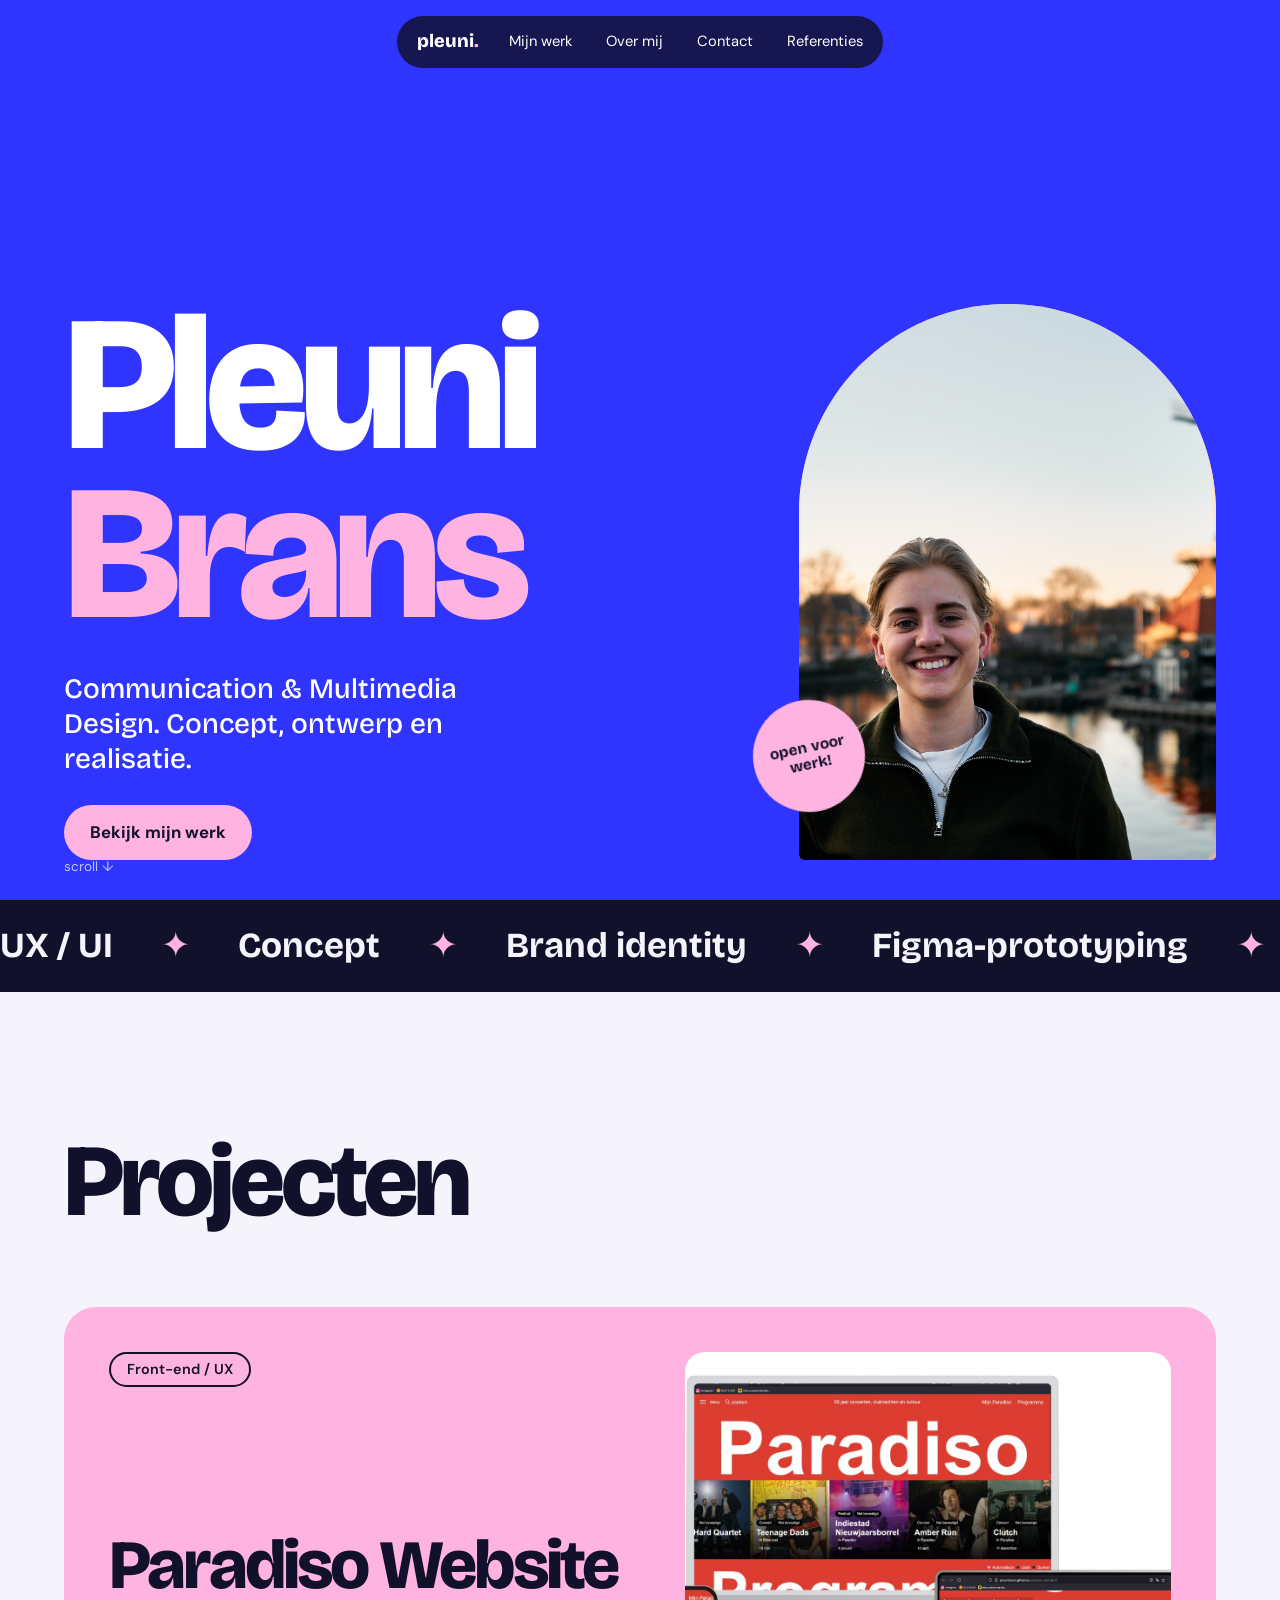
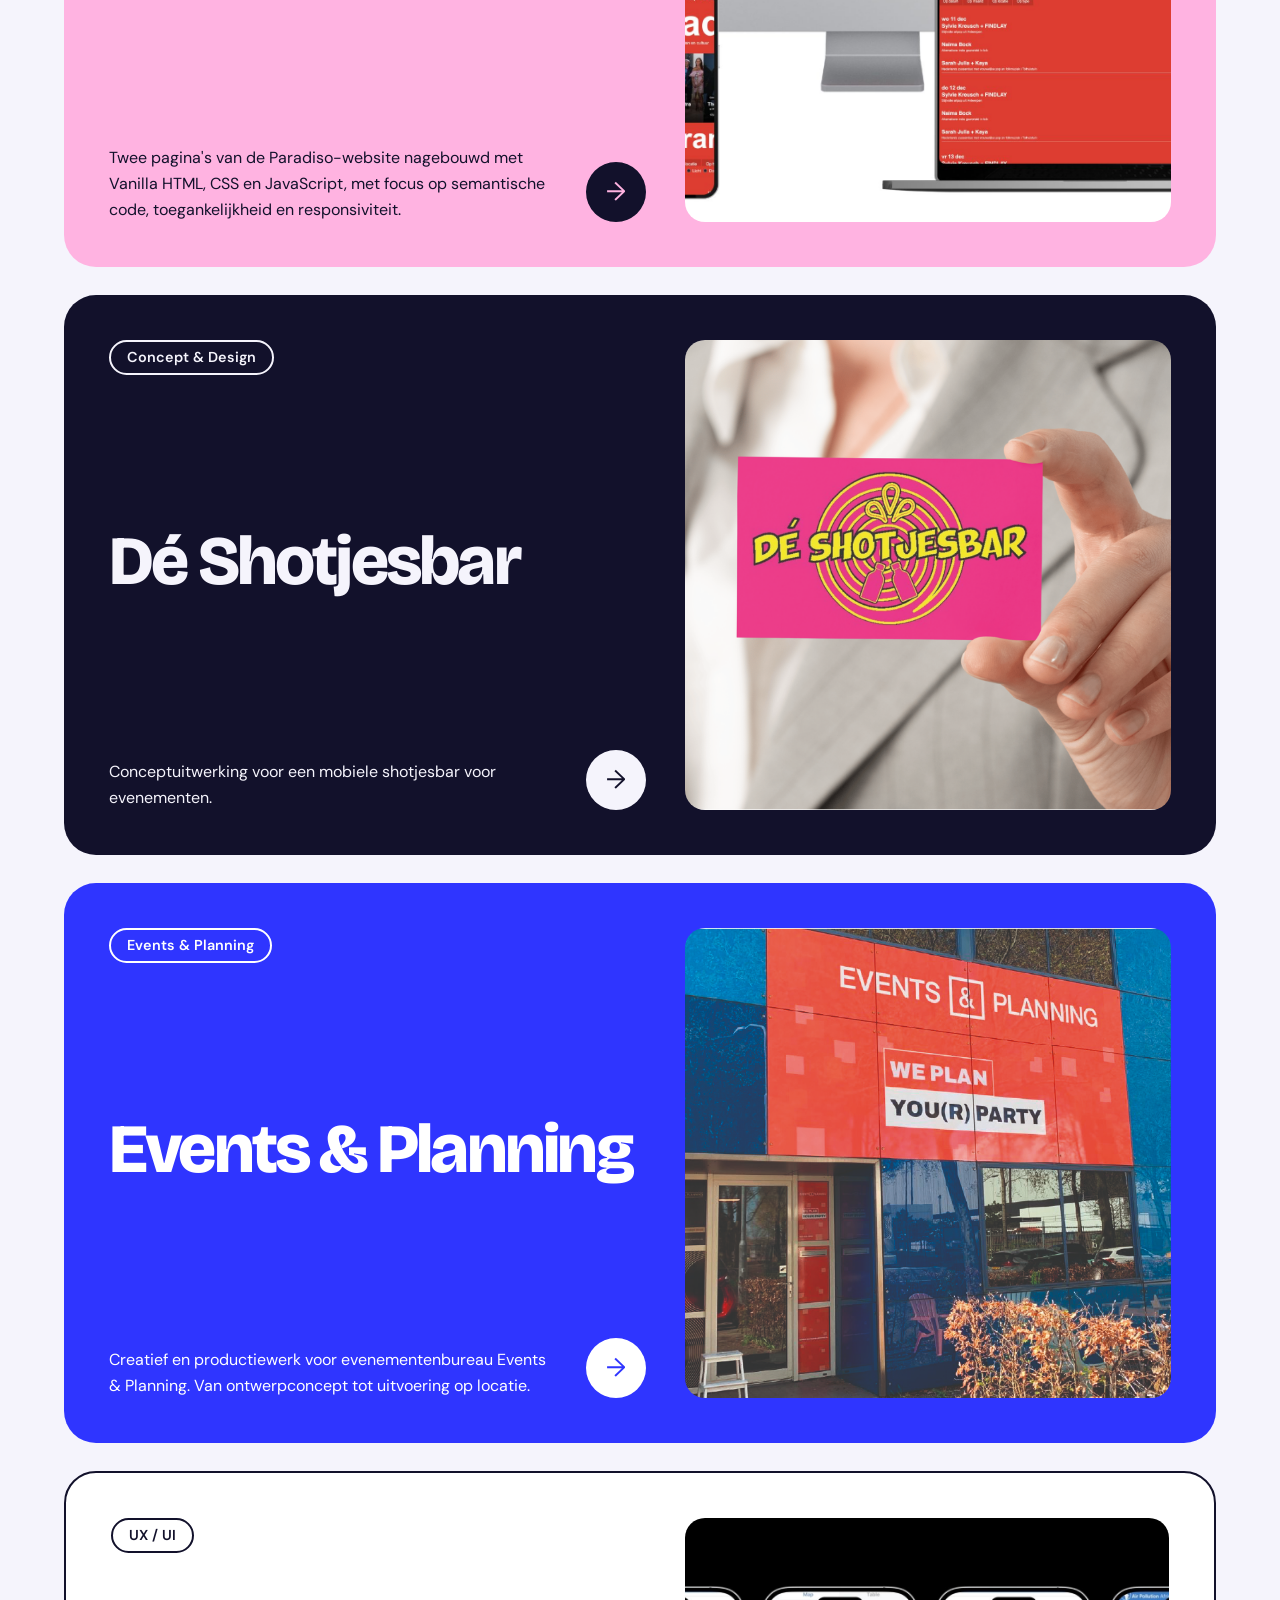
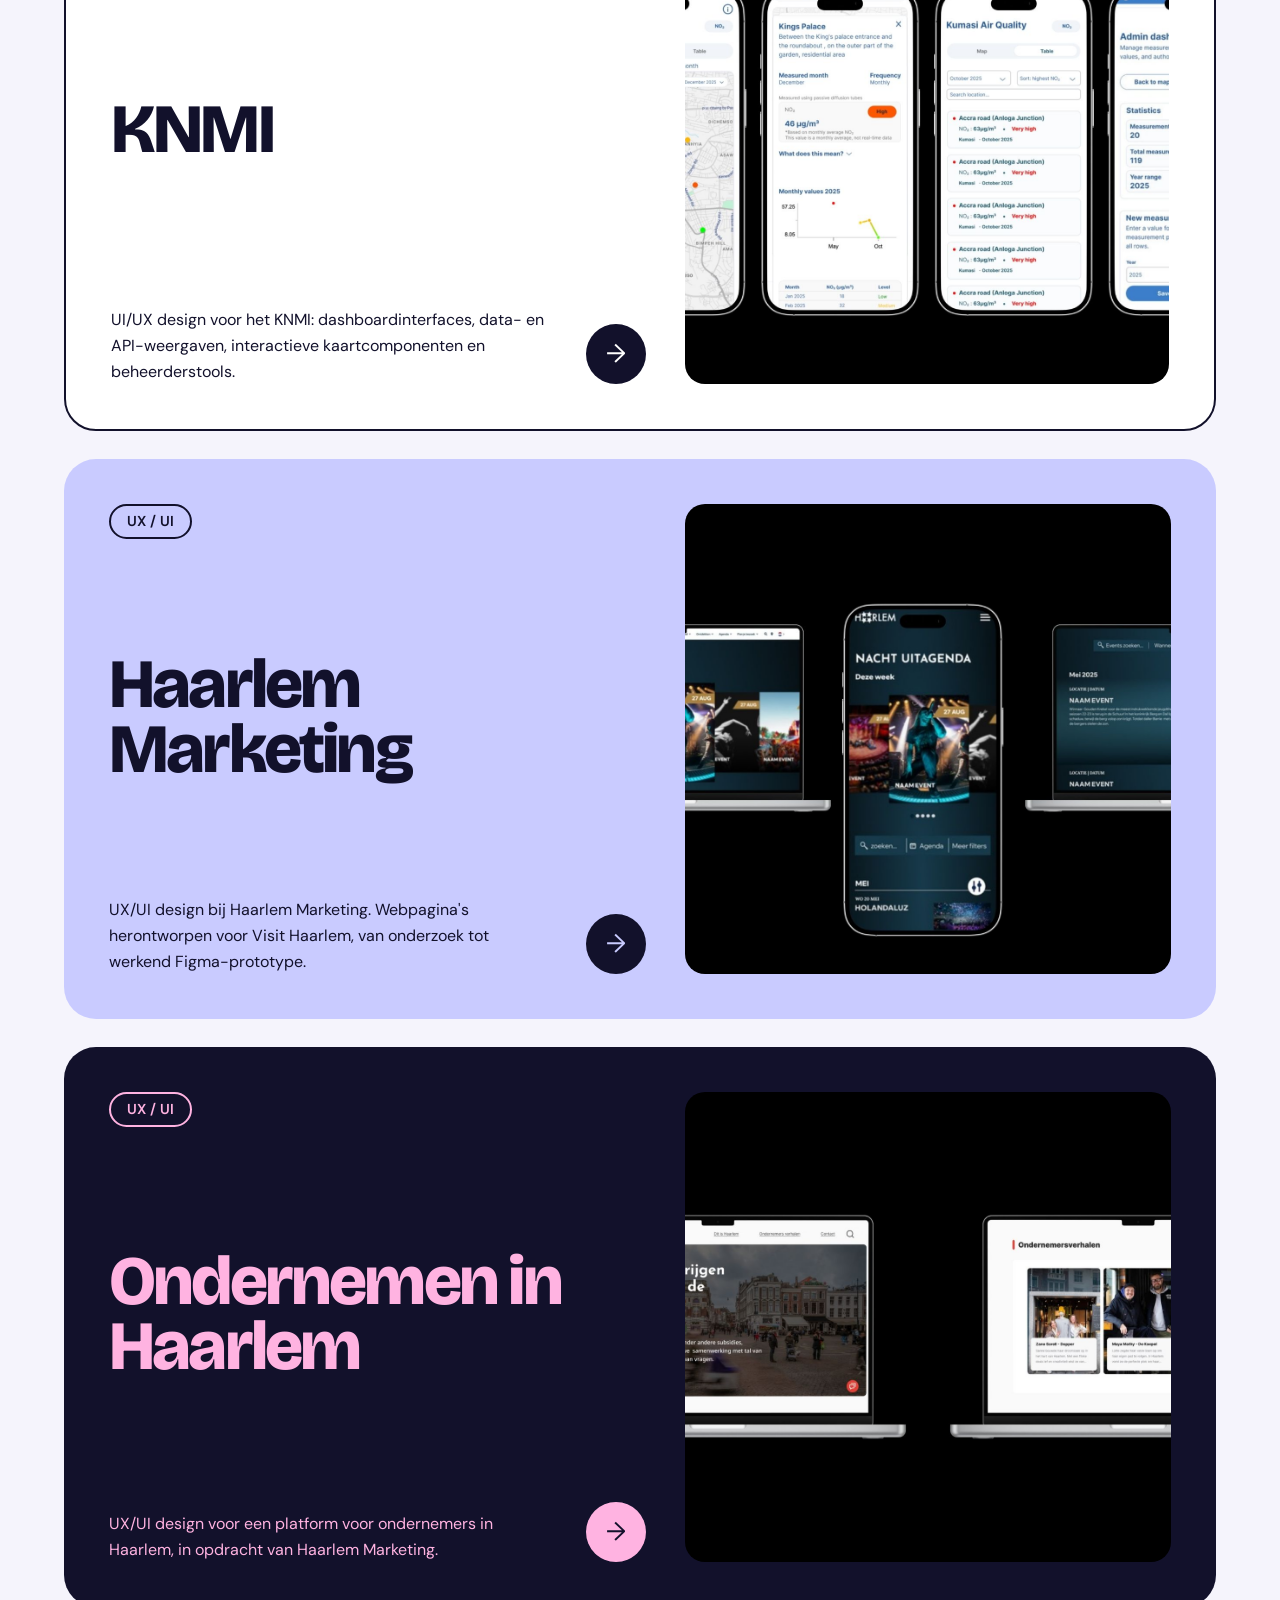
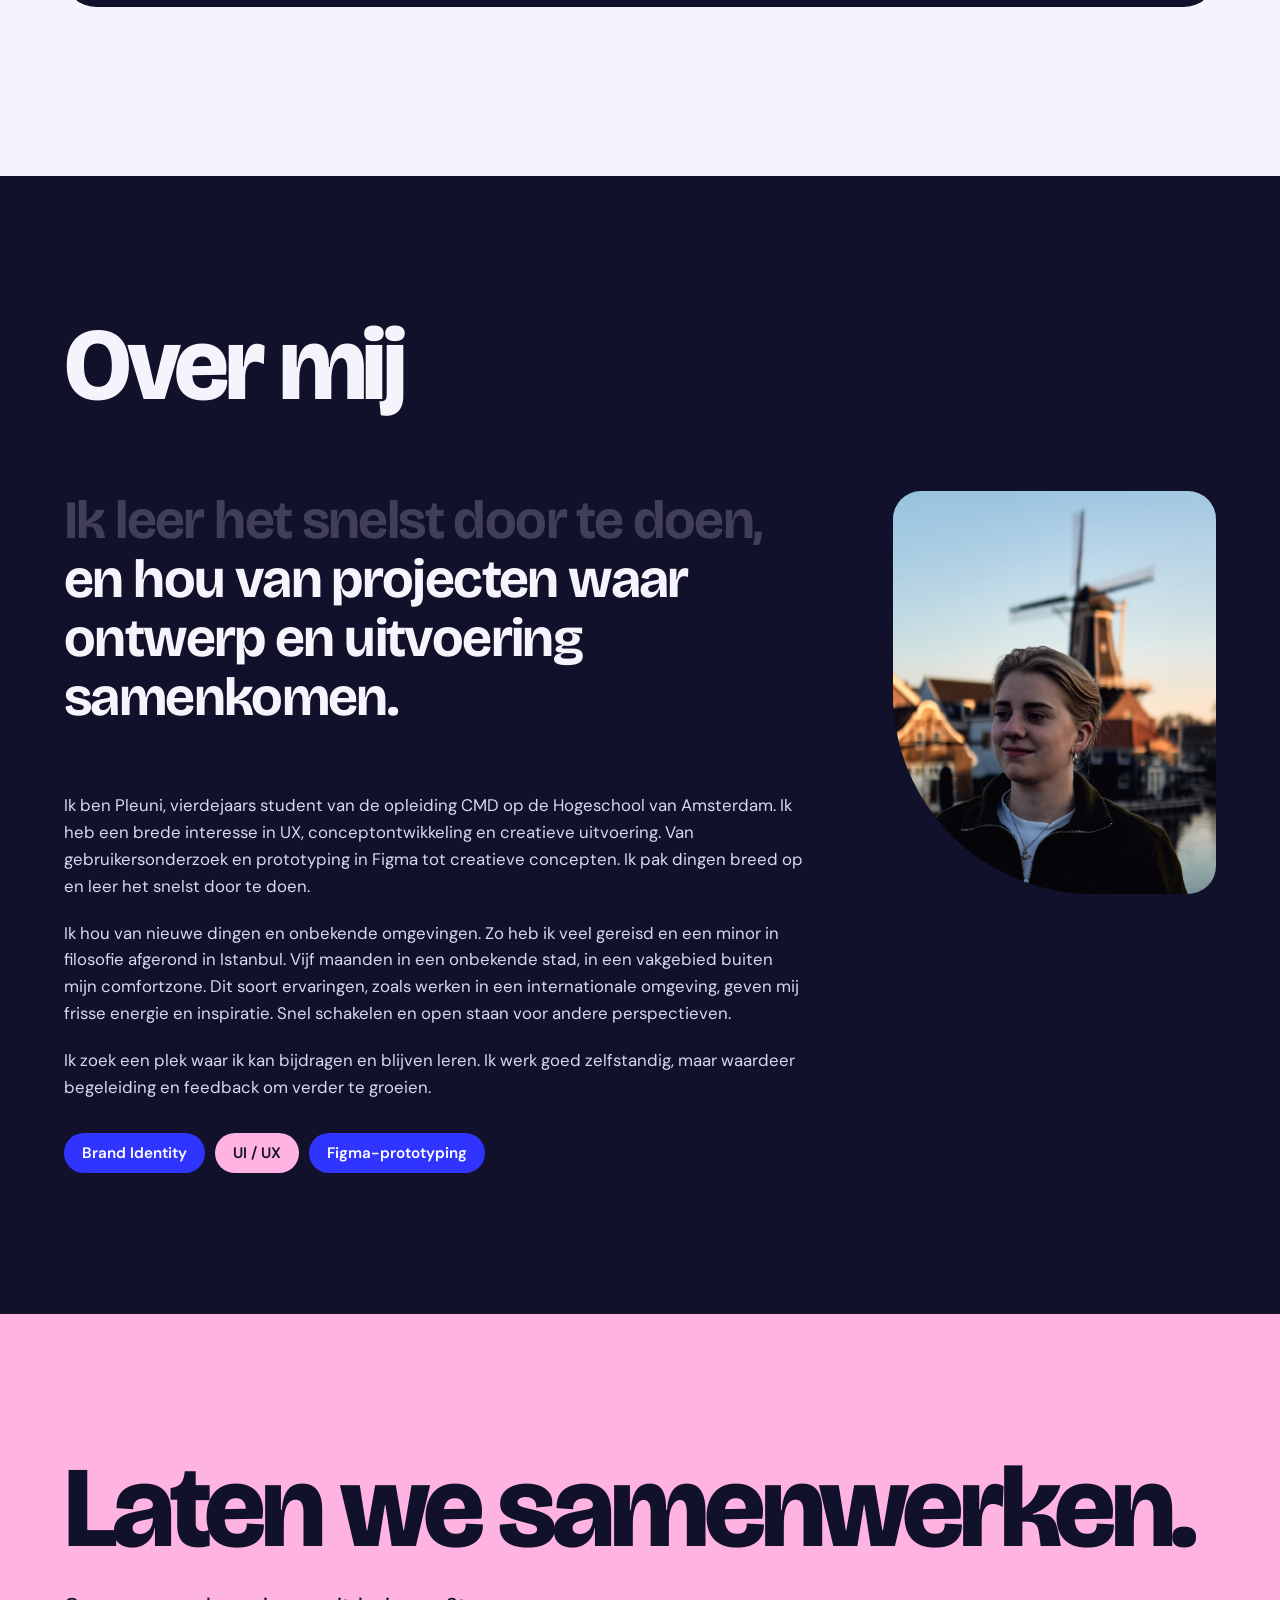
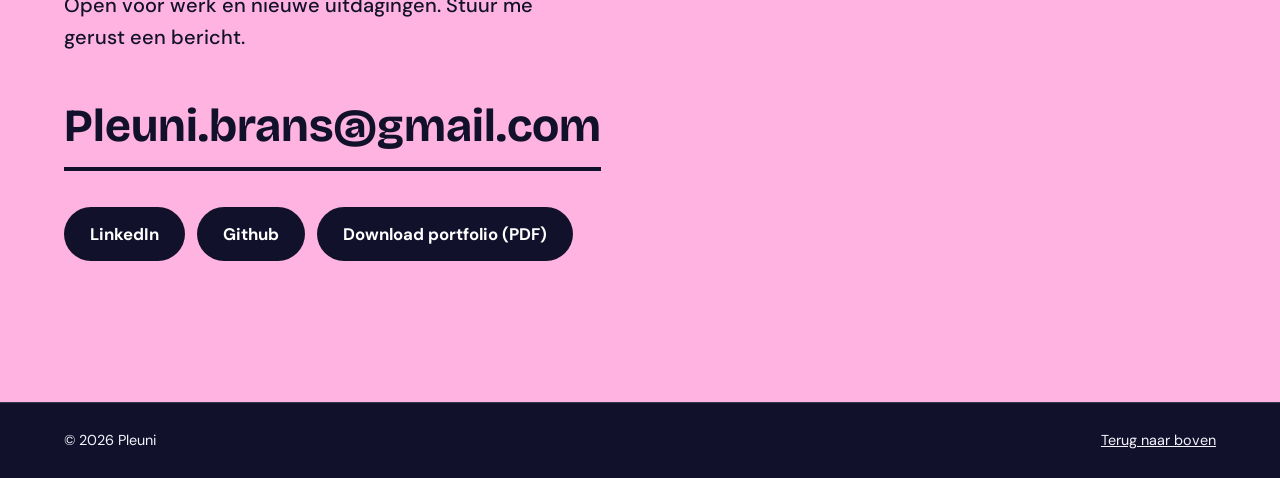
==== index.html @ c2f680b7 "Nieuw ontwerp met scrollanimaties en portfolio-PDF - Nieuwe stijl: kobaltblauw, roze en donkerblauw," ====
<!DOCTYPE html>
<html lang="nl">
<head>
<meta charset="utf-8">
<meta name="viewport" content="width=device-width, initial-scale=1.0">
<title>Portfolio — Pleuni Brans</title>
<meta name="description" content="Pleuni Brans, Communication & Multimedia Design. UX/UI, concept en creatieve uitvoering. Open voor werk en nieuwe uitdagingen.">
<link rel="preconnect" href="https://fonts.googleapis.com">
<link rel="preconnect" href="https://fonts.gstatic.com" crossorigin>
<link href="https://fonts.googleapis.com/css2?family=Bricolage+Grotesque:opsz,wght@12..96,500;12..96,700;12..96,800&family=DM+Sans:wght@400;500;700&display=swap" rel="stylesheet">
<link rel="stylesheet" href="style.css">
</head>
<body>
<div class="progress" aria-hidden="true"></div>

<nav class="nav" aria-label="Hoofdmenu">
  <a class="logo" href="index.html">pleuni<span>.</span></a>
  <a class="link" href="index.html#work">Mijn werk</a>
  <a class="link" href="index.html#about">Over mij</a>
  <a class="link" href="index.html#contact">Contact</a>
  <a class="link" href="referenties.html">Referenties</a>
</nav>

<header class="hero">
  <div>
    <h1 aria-label="Pleuni Brans">
      <span class="line"><span>Pleuni</span></span>
      <span class="line"><span>Brans</span></span>
    </h1>
    <p class="role">Communication &amp; Multimedia Design. Concept, ontwerp en realisatie.</p>
    <a class="btn" href="#work">Bekijk mijn werk</a>
  </div>
  <div class="photo-wrap">
    <div class="photo"><img src="assets/about/aboutme-foto1.JPG" alt="Portret van Pleuni Brans"></div>
    <div class="sticker" aria-hidden="true">open voor<br>werk!</div>
  </div>
  <span class="hint" aria-hidden="true">scroll ↓</span>
</header>

<div class="marquee" aria-hidden="true">
  <div class="track">
    <span>UX / UI</span><i>✦</i><span>Concept</span><i>✦</i><span>Brand identity</span><i>✦</i><span>Figma-prototyping</span><i>✦</i><span>Events</span><i>✦</i><span>Front-end</span><i>✦</i>
    <span>UX / UI</span><i>✦</i><span>Concept</span><i>✦</i><span>Brand identity</span><i>✦</i><span>Figma-prototyping</span><i>✦</i><span>Events</span><i>✦</i><span>Front-end</span><i>✦</i>
  </div>
</div>

<main>
<section id="work" class="work">
  <h2 class="section-title">Projecten</h2>
  <div class="stack">
    <a class="card c1" href="paradiso.html">
      <div class="txt">
        <span class="tag">Front-end / UX</span>
        <h3>Paradiso Website</h3>
        <div class="bottom">
          <p>Twee pagina's van de Paradiso-website nagebouwd met Vanilla HTML, CSS en JavaScript, met focus op semantische code, toegankelijkheid en responsiviteit.</p>
          <span class="go" aria-hidden="true"><b>→</b></span>
        </div>
      </div>
      <div class="shot"><img src="assets/paradiso/1.jpg" alt="Paradiso website op desktop, laptop en telefoon" loading="lazy"></div>
    </a>
    <a class="card c2" href="shotjesbar.html">
      <div class="txt">
        <span class="tag">Concept &amp; Design</span>
        <h3>Dé Shotjesbar</h3>
        <div class="bottom">
          <p>Conceptuitwerking voor een mobiele shotjesbar voor evenementen.</p>
          <span class="go" aria-hidden="true"><b>→</b></span>
        </div>
      </div>
      <div class="shot"><img src="assets/shotjesbar/mock.png" alt="Visitekaartje van Dé Shotjesbar" loading="lazy"></div>
    </a>
    <a class="card c3" href="events.html">
      <div class="txt">
        <span class="tag">Events &amp; Planning</span>
        <h3>Events &amp; Planning</h3>
        <div class="bottom">
          <p>Creatief en productiewerk voor evenementenbureau Events &amp; Planning. Van ontwerpconcept tot uitvoering op locatie.</p>
          <span class="go" aria-hidden="true"><b>→</b></span>
        </div>
      </div>
      <div class="shot"><img src="assets/events/Asset2.jpg" alt="Gevel van Events &amp; Planning met nieuwe bestickering" loading="lazy"></div>
    </a>
    <a class="card c4" href="knmi.html">
      <div class="txt">
        <span class="tag">UX / UI</span>
        <h3>KNMI</h3>
        <div class="bottom">
          <p>UI/UX design voor het KNMI: dashboardinterfaces, data- en API-weergaven, interactieve kaartcomponenten en beheerderstools.</p>
          <span class="go" aria-hidden="true"><b>→</b></span>
        </div>
      </div>
      <div class="shot"><img src="assets/knmi/mockups.jpg" alt="Mobiele schermen van het KNMI-ontwerp" loading="lazy"></div>
    </a>
    <a class="card c5" href="haarlem.html">
      <div class="txt">
        <span class="tag">UX / UI</span>
        <h3>Haarlem Marketing</h3>
        <div class="bottom">
          <p>UX/UI design bij Haarlem Marketing. Webpagina's herontworpen voor Visit Haarlem, van onderzoek tot werkend Figma-prototype.</p>
          <span class="go" aria-hidden="true"><b>→</b></span>
        </div>
      </div>
      <div class="shot"><img src="assets/haarlem/nacht-uitagenda.jpg" alt="Nachtuitagenda van Visit Haarlem op laptop en telefoon" loading="lazy"></div>
    </a>
    <a class="card c6" href="ondernemen.html">
      <div class="txt">
        <span class="tag">UX / UI</span>
        <h3>Ondernemen in Haarlem</h3>
        <div class="bottom">
          <p>UX/UI design voor een platform voor ondernemers in Haarlem, in opdracht van Haarlem Marketing.</p>
          <span class="go" aria-hidden="true"><b>→</b></span>
        </div>
      </div>
      <div class="shot"><img src="assets/ondernemen/banner.jpg" alt="Platform Ondernemen in Haarlem op laptops" loading="lazy"></div>
    </a>
  </div>
</section>

<section id="about" class="about">
  <h2 class="section-title">Over mij</h2>
  <div class="grid">
    <div>
      <p class="statement">Ik leer het snelst door te doen, en hou van projecten waar ontwerp en uitvoering samenkomen.</p>
      <p>Ik ben Pleuni, vierdejaars student van de opleiding CMD op de Hogeschool van Amsterdam. Ik heb een brede interesse in UX, conceptontwikkeling en creatieve uitvoering. Van gebruikersonderzoek en prototyping in Figma tot creatieve concepten. Ik pak dingen breed op en leer het snelst door te doen.</p>
      <p>Ik hou van nieuwe dingen en onbekende omgevingen. Zo heb ik veel gereisd en een minor in filosofie afgerond in Istanbul. Vijf maanden in een onbekende stad, in een vakgebied buiten mijn comfortzone. Dit soort ervaringen, zoals werken in een internationale omgeving, geven mij frisse energie en inspiratie. Snel schakelen en open staan voor andere perspectieven.</p>
      <p>Ik zoek een plek waar ik kan bijdragen en blijven leren. Ik werk goed zelfstandig, maar waardeer begeleiding en feedback om verder te groeien.</p>
      <div class="chips"><span>Brand Identity</span><span>UI / UX</span><span>Figma-prototyping</span></div>
    </div>
    <div class="pic"><img src="assets/about/aboutme-foto2%201.jpg" alt="Pleuni Brans bij een molen in Haarlem" loading="lazy"></div>
  </div>
</section>

<section id="contact" class="contact">
  <h2 class="big">Laten we samenwerken.</h2>
  <p class="sub">Open voor werk en nieuwe uitdagingen. Stuur me gerust een bericht.</p>
  <a class="mail" href="mailto:pleuni.brans@gmail.com">Pleuni.brans@gmail.com</a>
  <div class="socials">
    <a class="btn dark" href="https://www.linkedin.com/in/pleuni-brans-8067a91b9/" target="_blank" rel="noopener">LinkedIn</a>
    <a class="btn dark" href="https://github.com/PleuniBrans" target="_blank" rel="noopener">Github</a>
    <a class="btn dark" href="Pleuni-Brans-Portfolio.pdf" download>Download portfolio (PDF)</a>
  </div>
</section>
</main>

<footer><span>© 2026 Pleuni</span><a href="#" onclick="window.scrollTo({top:0});return false;">Terug naar boven</a></footer>
<script src="script.js"></script>
</body>
</html>
---- style.css ----
/* Pleuni Brans — portfolio */
:root{
  --paper:#F5F4FC;
  --ink:#12112B;
  --blue:#2F35FF;
  --pink:#FFB3E1;
  --lav:#C9CBFF;
  --white:#fff;

  /* tokens die ook door project.css en de projectpagina's gebruikt worden */
  --bg:var(--ink);
  --text:var(--paper);
  --muted:#B4B3D3;
  --border:rgba(255,255,255,.16);
  --accent:var(--pink);

  --display:"Bricolage Grotesque","DM Sans",system-ui,sans-serif;
  --font-serif:var(--display);
  --body:"DM Sans",system-ui,sans-serif;
  --pad:clamp(20px,5vw,72px);
}
*,*::before,*::after{box-sizing:border-box;margin:0;padding:0}
html{scroll-behavior:smooth;overflow-x:hidden}
body{font-family:var(--body);background:var(--bg);color:var(--text);font-size:1.05rem;line-height:1.6;-webkit-font-smoothing:antialiased;overflow-x:hidden}
img{max-width:100%;display:block}
a{color:inherit}
:focus-visible{outline:3px solid var(--pink);outline-offset:3px;border-radius:6px}

/* gedeeld */
.label{display:inline-block;font-size:.9rem;font-weight:700;color:var(--ink);background:var(--pink);padding:3px 14px;border-radius:999px;margin-bottom:1rem}
.btn{display:inline-block;background:var(--pink);color:var(--ink);font-weight:700;text-decoration:none;padding:14px 26px;border-radius:999px;transition:transform .25s,background .25s}
.btn:hover{transform:translateY(-3px) rotate(-1.5deg);background:var(--white)}
.btn.dark{background:var(--ink);color:var(--white)}
.btn.dark:hover{background:var(--blue)}

/* voortgangsbalk */
.progress{position:fixed;top:0;left:0;height:4px;width:100%;background:var(--pink);transform-origin:0 50%;transform:scaleX(0);z-index:100}

/* nav */
.nav{position:fixed;top:16px;left:50%;transform:translateX(-50%);z-index:90;display:flex;align-items:center;gap:6px;padding:6px 6px 6px 20px;border-radius:999px;background:rgba(18,17,43,.82);backdrop-filter:blur(12px);color:var(--white);max-width:calc(100% - 24px)}
.nav .logo{font-family:var(--display);font-weight:800;font-size:1.15rem;text-decoration:none;margin-right:10px}
.nav .logo span{color:var(--pink)}
.nav a.link{text-decoration:none;white-space:nowrap;font-size:.92rem;padding:8px 14px;border-radius:999px;transition:background .25s}
.nav a.link:hover,.nav a.link[aria-current="page"]{background:rgba(255,255,255,.16)}
@media(max-width:640px){.nav .logo{display:none}.nav{padding-left:6px}.nav a.link{padding:8px 9px;font-size:.8rem}}

/* hero */
.hero{position:relative;min-height:100svh;background:var(--blue);color:var(--white);padding:120px var(--pad) 40px;display:grid;grid-template-columns:1.25fr .75fr;gap:40px;align-items:end;overflow:hidden}
.hero h1{font-family:var(--display);font-weight:800;font-size:clamp(4.2rem,15vw,14rem);line-height:.82;letter-spacing:-.045em}
.hero h1 .line{display:block;overflow:hidden;padding-bottom:.06em}
.hero h1 .line span{display:inline-block;transform:translateY(105%);animation:rise 1s cubic-bezier(.2,.8,.2,1) forwards}
.hero h1 .line:nth-child(2) span{animation-delay:.12s;color:var(--pink)}
@keyframes rise{to{transform:none}}
.hero .role{font-family:var(--display);font-size:clamp(1.2rem,2.2vw,1.8rem);font-weight:500;margin-top:28px;max-width:26ch;line-height:1.25;opacity:0;animation:fade .8s .7s forwards}
.hero .btn{margin-top:28px;opacity:0;animation:fade .8s .9s forwards}
@keyframes fade{to{opacity:1}}
.photo-wrap{position:relative;justify-self:end;width:min(100%,420px)}
.photo{border-radius:999px 999px 24px 24px;overflow:hidden;aspect-ratio:3/4;background:var(--pink);will-change:transform;opacity:0;animation:fade 1s .4s forwards}
.photo img{width:100%;height:100%;object-fit:cover;object-position:42% 50%}
.sticker{position:absolute;left:-46px;bottom:48px;width:112px;height:112px;border-radius:50%;background:var(--pink);color:var(--ink);display:grid;place-items:center;text-align:center;font-family:var(--display);font-weight:700;font-size:.95rem;line-height:1.1;transform:rotate(-12deg);will-change:transform}
.hint{position:absolute;left:var(--pad);bottom:22px;font-size:.85rem;opacity:.7}
@media(max-width:860px){.hero{grid-template-columns:1fr;align-items:start;padding-top:100px}.photo-wrap{justify-self:start;width:min(70%,320px)}.sticker{left:auto;right:-20px}.hint{display:none}}

/* marquee */
.marquee{background:var(--ink);color:var(--paper);overflow:hidden;white-space:nowrap;padding:18px 0}
.marquee .track{display:inline-flex;gap:48px;animation:slide 28s linear infinite;font-family:var(--display);font-weight:700;font-size:clamp(1.3rem,3vw,2.2rem);padding-right:48px}
.marquee i{color:var(--pink);font-style:normal}
@keyframes slide{to{transform:translateX(-50%)}}

/* secties */
section{padding:clamp(70px,11vw,150px) var(--pad)}
.section-title{font-family:var(--display);font-weight:800;font-size:clamp(2.6rem,8vw,7rem);letter-spacing:-.04em;line-height:.95;margin-bottom:clamp(36px,6vw,80px)}

/* projecten: kaarten stapelen bij het scrollen */
.work{background:var(--paper);color:var(--ink)}
.stack{display:grid;gap:0}
.card{position:sticky;top:90px;min-height:min(70vh,560px);margin-bottom:28px;border-radius:32px;padding:clamp(22px,3.5vw,48px);display:grid;grid-template-columns:1.05fr .95fr;gap:clamp(20px,3vw,48px);text-decoration:none;transform-origin:50% 0;will-change:transform;overflow:hidden}
.card .txt{display:flex;flex-direction:column;justify-content:space-between;gap:24px}
.card .tag{align-self:flex-start;border:2px solid currentColor;border-radius:999px;padding:4px 16px;font-size:.9rem;font-weight:600}
.card h3{font-family:var(--display);font-weight:800;font-size:clamp(2.2rem,5.4vw,4.8rem);line-height:.94;letter-spacing:-.04em}
.card .bottom{display:flex;justify-content:space-between;align-items:flex-end;gap:20px}
.card p{max-width:40ch;font-size:1rem}
.card .go{width:60px;height:60px;border-radius:50%;display:grid;place-items:center;font-size:1.6rem;background:currentColor;flex:none;transition:transform .35s cubic-bezier(.2,.8,.2,1)}
.card .go b{color:var(--bg-card,#fff);font-weight:400;line-height:1}
.card:hover .go{transform:rotate(-45deg) scale(1.1)}
.card .shot{border-radius:20px;overflow:hidden;background:#000;align-self:stretch;min-height:240px}
.card .shot img{width:100%;height:100%;object-fit:cover;transition:transform .6s cubic-bezier(.2,.8,.2,1)}
.card:hover .shot img{transform:scale(1.04)}
.c1{background:var(--pink);color:var(--ink);--bg-card:var(--pink)}
.c2{background:var(--ink);color:var(--paper);--bg-card:var(--ink)}
.c3{background:var(--blue);color:var(--white);--bg-card:var(--blue)}
.c4{background:var(--white);color:var(--ink);--bg-card:var(--white);border:2px solid var(--ink)}
.c5{background:var(--lav);color:var(--ink);--bg-card:var(--lav)}
.c6{background:var(--ink);color:var(--pink);--bg-card:var(--ink)}
@media(max-width:800px){.card{grid-template-columns:1fr;top:76px;min-height:0;border-radius:24px}.card .shot{min-height:0;aspect-ratio:16/10;order:-1}}

/* over mij */
.about{background:var(--ink);color:var(--paper)}
.about .grid{display:grid;grid-template-columns:1.4fr .6fr;gap:clamp(30px,6vw,90px);align-items:start}
.statement{font-family:var(--display);font-weight:700;font-size:clamp(1.8rem,4.2vw,3.6rem);line-height:1.1;letter-spacing:-.03em;margin-bottom:48px}
.statement .w{opacity:.2;transition:opacity .25s}
.statement .w.on{opacity:1}
.about p{max-width:62ch;margin-bottom:1.2em;color:#d9d8ee}
.about p.statement{color:var(--paper);max-width:none}
.chips{display:flex;flex-wrap:wrap;gap:10px;margin-top:32px}
.chips span{background:var(--blue);color:var(--white);padding:8px 18px;border-radius:999px;font-weight:600;font-size:.95rem}
.chips span:nth-child(2){background:var(--pink);color:var(--ink)}
.about .pic{position:sticky;top:110px}
.about .pic img{border-radius:28px 28px 28px 200px;width:100%;aspect-ratio:4/5;object-fit:cover;background:var(--blue)}
@media(max-width:860px){.about .grid{grid-template-columns:1fr}.about .pic{position:static;max-width:380px}}

/* contact */
.contact{background:var(--pink);color:var(--ink)}
.contact .big{font-family:var(--display);font-weight:800;font-size:clamp(2.6rem,9vw,8.5rem);line-height:.92;letter-spacing:-.045em}
.contact .sub{font-size:1.25rem;margin:28px 0 36px;font-weight:500;max-width:36ch}
.mail{display:inline-block;font-family:var(--display);font-weight:700;font-size:clamp(1.3rem,3.6vw,3rem);text-decoration:none;border-bottom:4px solid var(--ink);padding-bottom:4px;word-break:break-all;transition:color .25s,border-color .25s}
.mail:hover{color:var(--blue);border-color:var(--blue)}
.socials{display:flex;gap:12px;margin-top:36px;flex-wrap:wrap}
footer{background:var(--ink);color:var(--paper);padding:26px var(--pad);font-size:.9rem;display:flex;justify-content:space-between;flex-wrap:wrap;gap:10px;border-top:1px solid var(--border)}

/* referenties */
.ref-hero{background:var(--blue);color:var(--white);padding:150px var(--pad) 70px}
.ref-hero h1{font-family:var(--display);font-weight:800;font-size:clamp(3rem,10vw,9rem);letter-spacing:-.045em;line-height:.9;max-width:11ch}
.ref-hero p{margin-top:24px;max-width:46ch;font-size:1.2rem}
.refs-sec{background:var(--paper);color:var(--ink)}
.refs{display:grid;gap:28px;grid-template-columns:1.5fr 1fr;align-items:start}
.quote{background:var(--white);border:2px solid var(--ink);border-radius:32px;padding:clamp(24px,4vw,48px)}
.quote .who{display:flex;gap:16px;align-items:center;margin-bottom:24px}
.avatar{width:56px;height:56px;border-radius:50%;background:var(--pink);color:var(--ink);display:grid;place-items:center;font-family:var(--display);font-weight:800;flex:none}
.who strong{display:block;font-family:var(--display);font-size:1.25rem}
.who small{opacity:.75;font-size:.9rem}
.quote p{margin-bottom:1em;max-width:70ch}
.quote.alt{background:var(--ink);color:var(--paper);border-color:var(--ink)}
.quote.alt .avatar{background:var(--blue);color:var(--white)}
@media(max-width:860px){.refs{grid-template-columns:1fr}}

.reveal{opacity:0;transform:translateY(40px);transition:opacity .8s,transform .8s cubic-bezier(.2,.8,.2,1)}
.reveal.in{opacity:1;transform:none}

@media(prefers-reduced-motion:reduce){
  html{scroll-behavior:auto}
  *{animation-duration:.01ms!important;animation-delay:0s!important;transition-duration:.01ms!important}
  .hero h1 .line span{transform:none}
  .hero .role,.hero .btn,.photo{opacity:1}
  .card{position:relative;top:0}
  .statement .w{opacity:1}
  .reveal{opacity:1;transform:none}
}
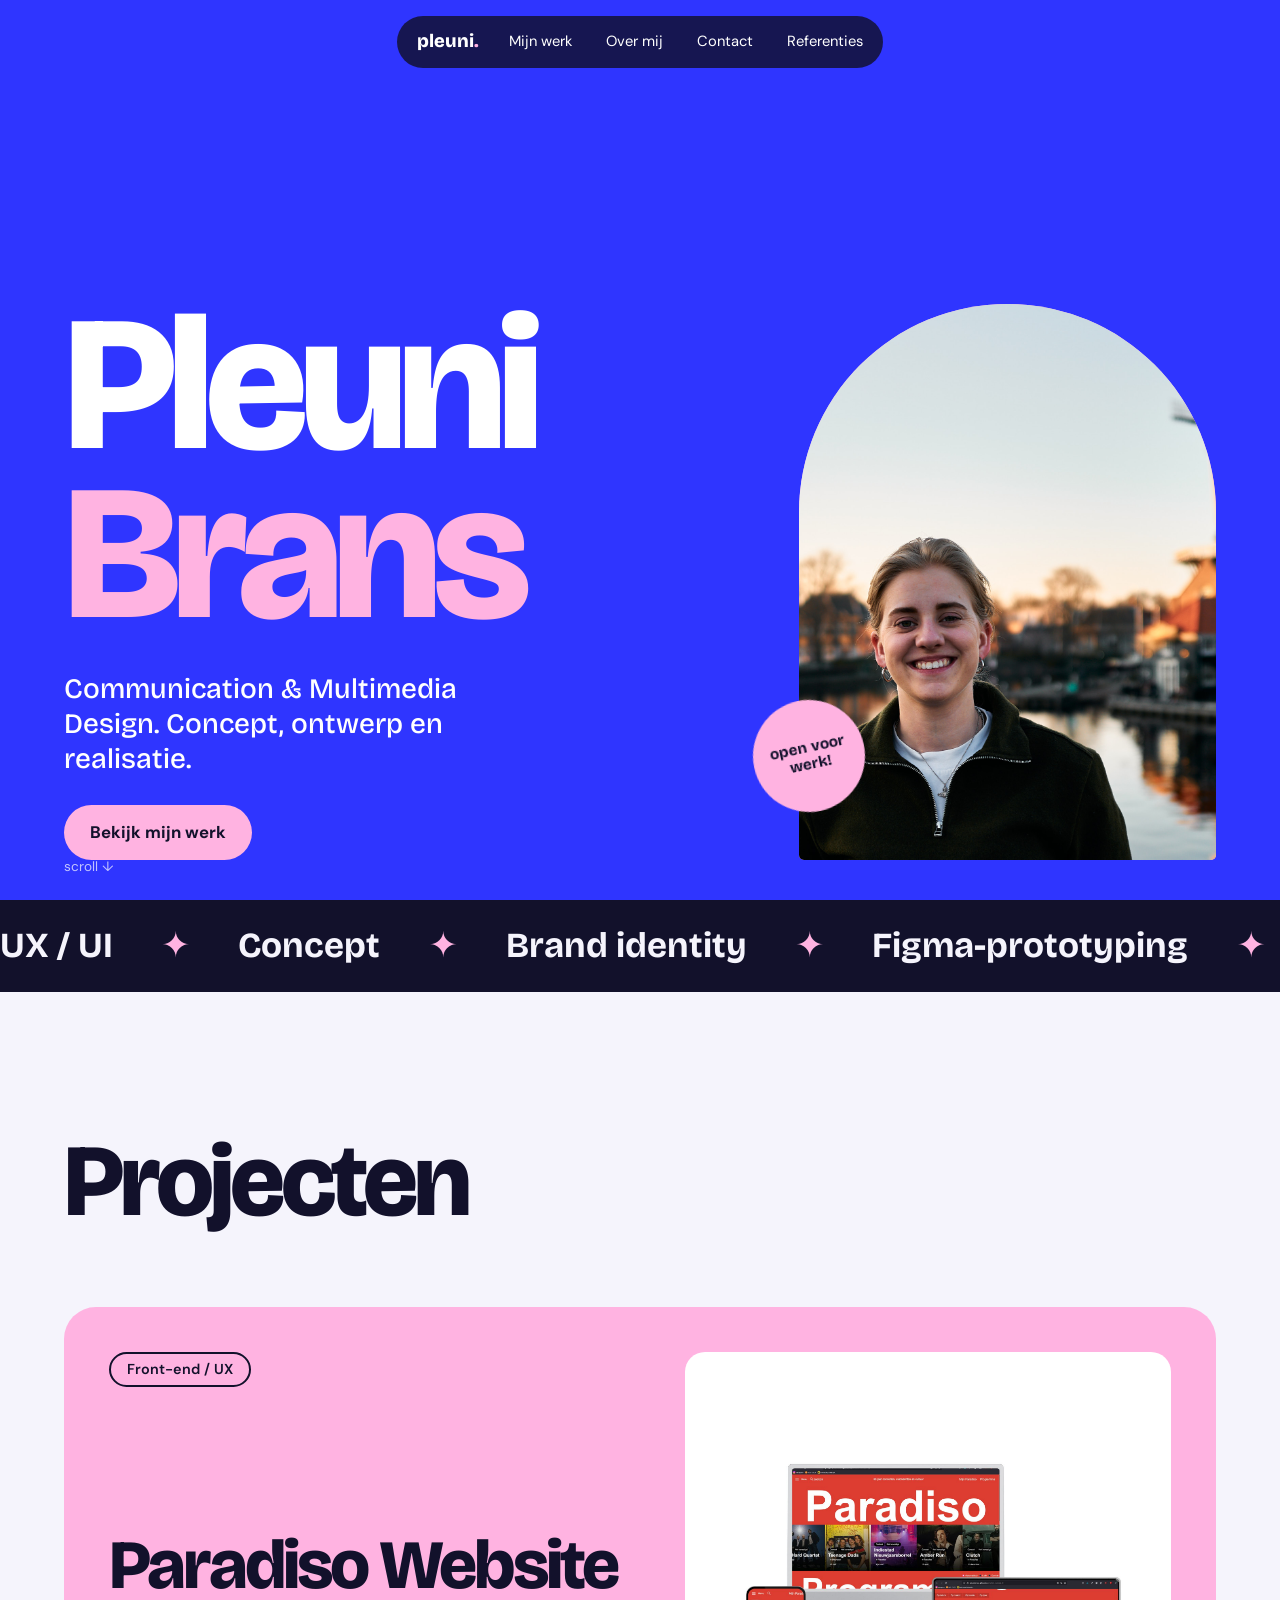
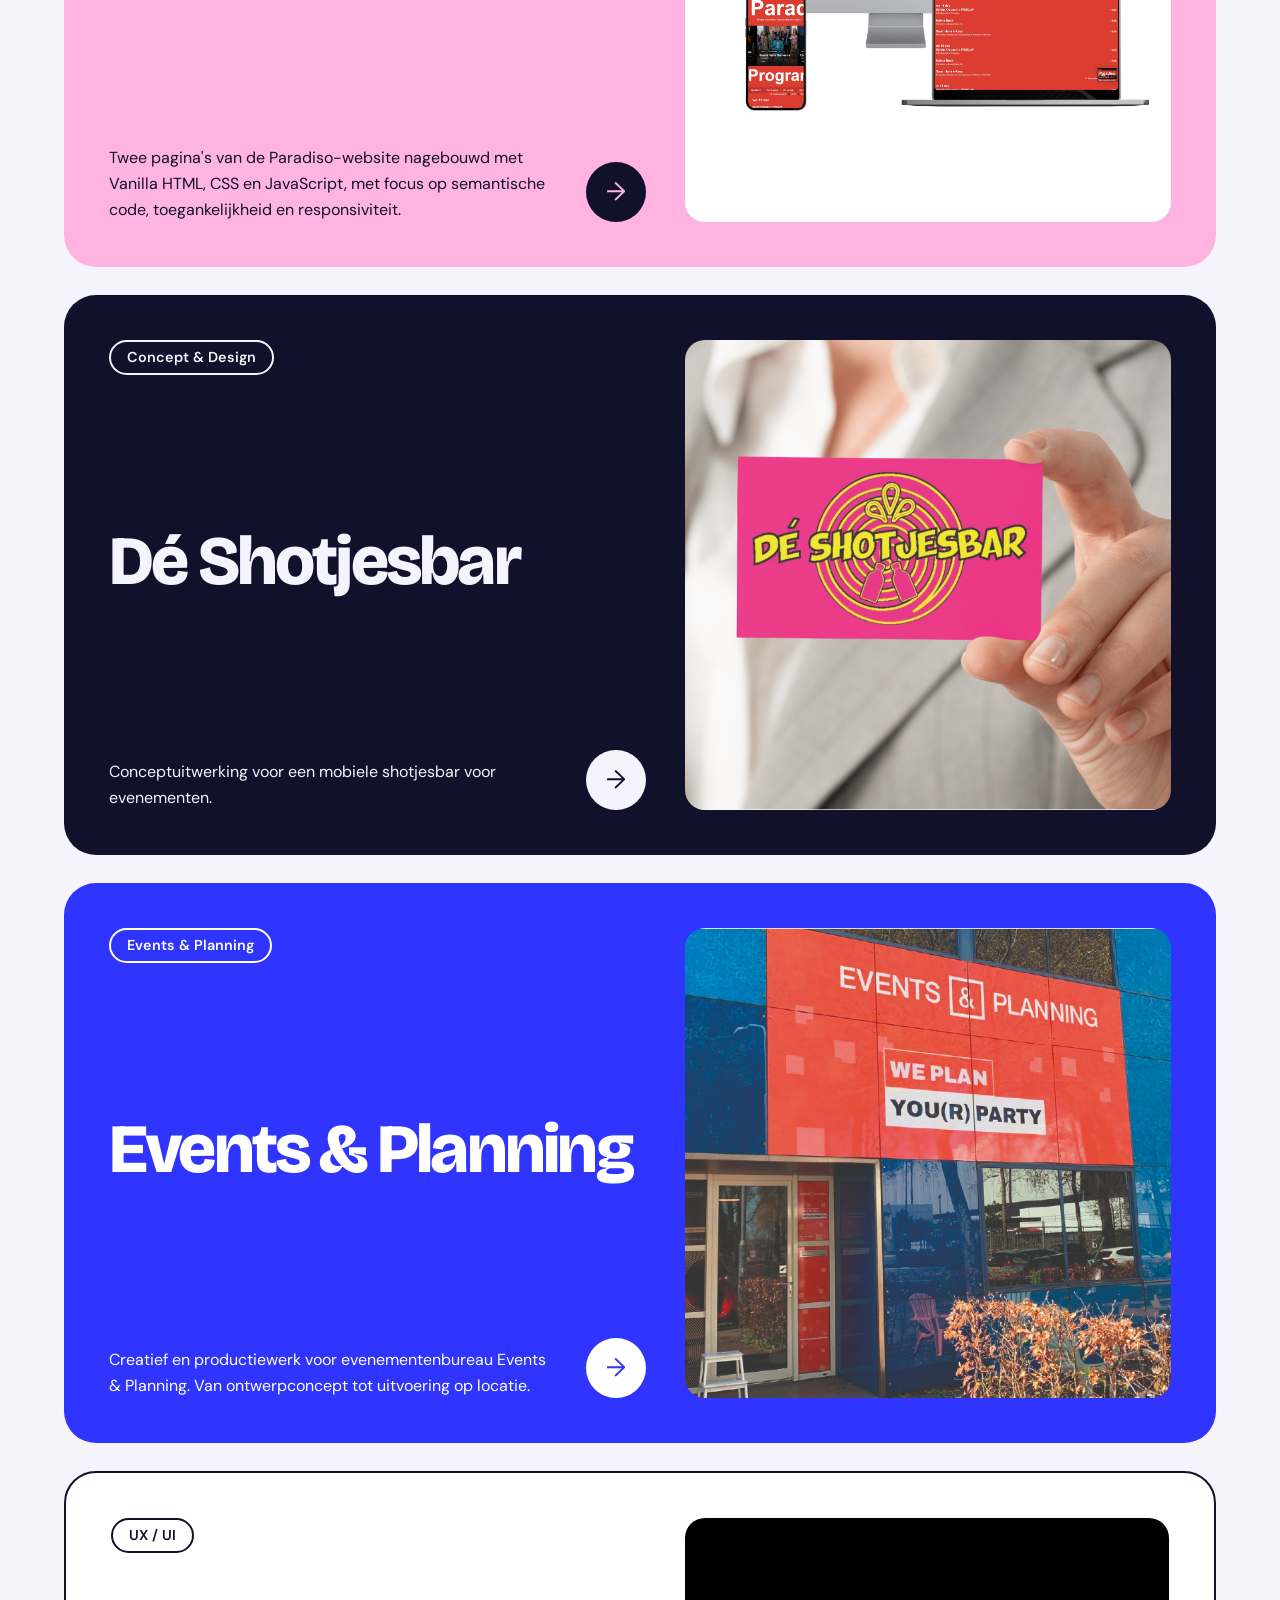
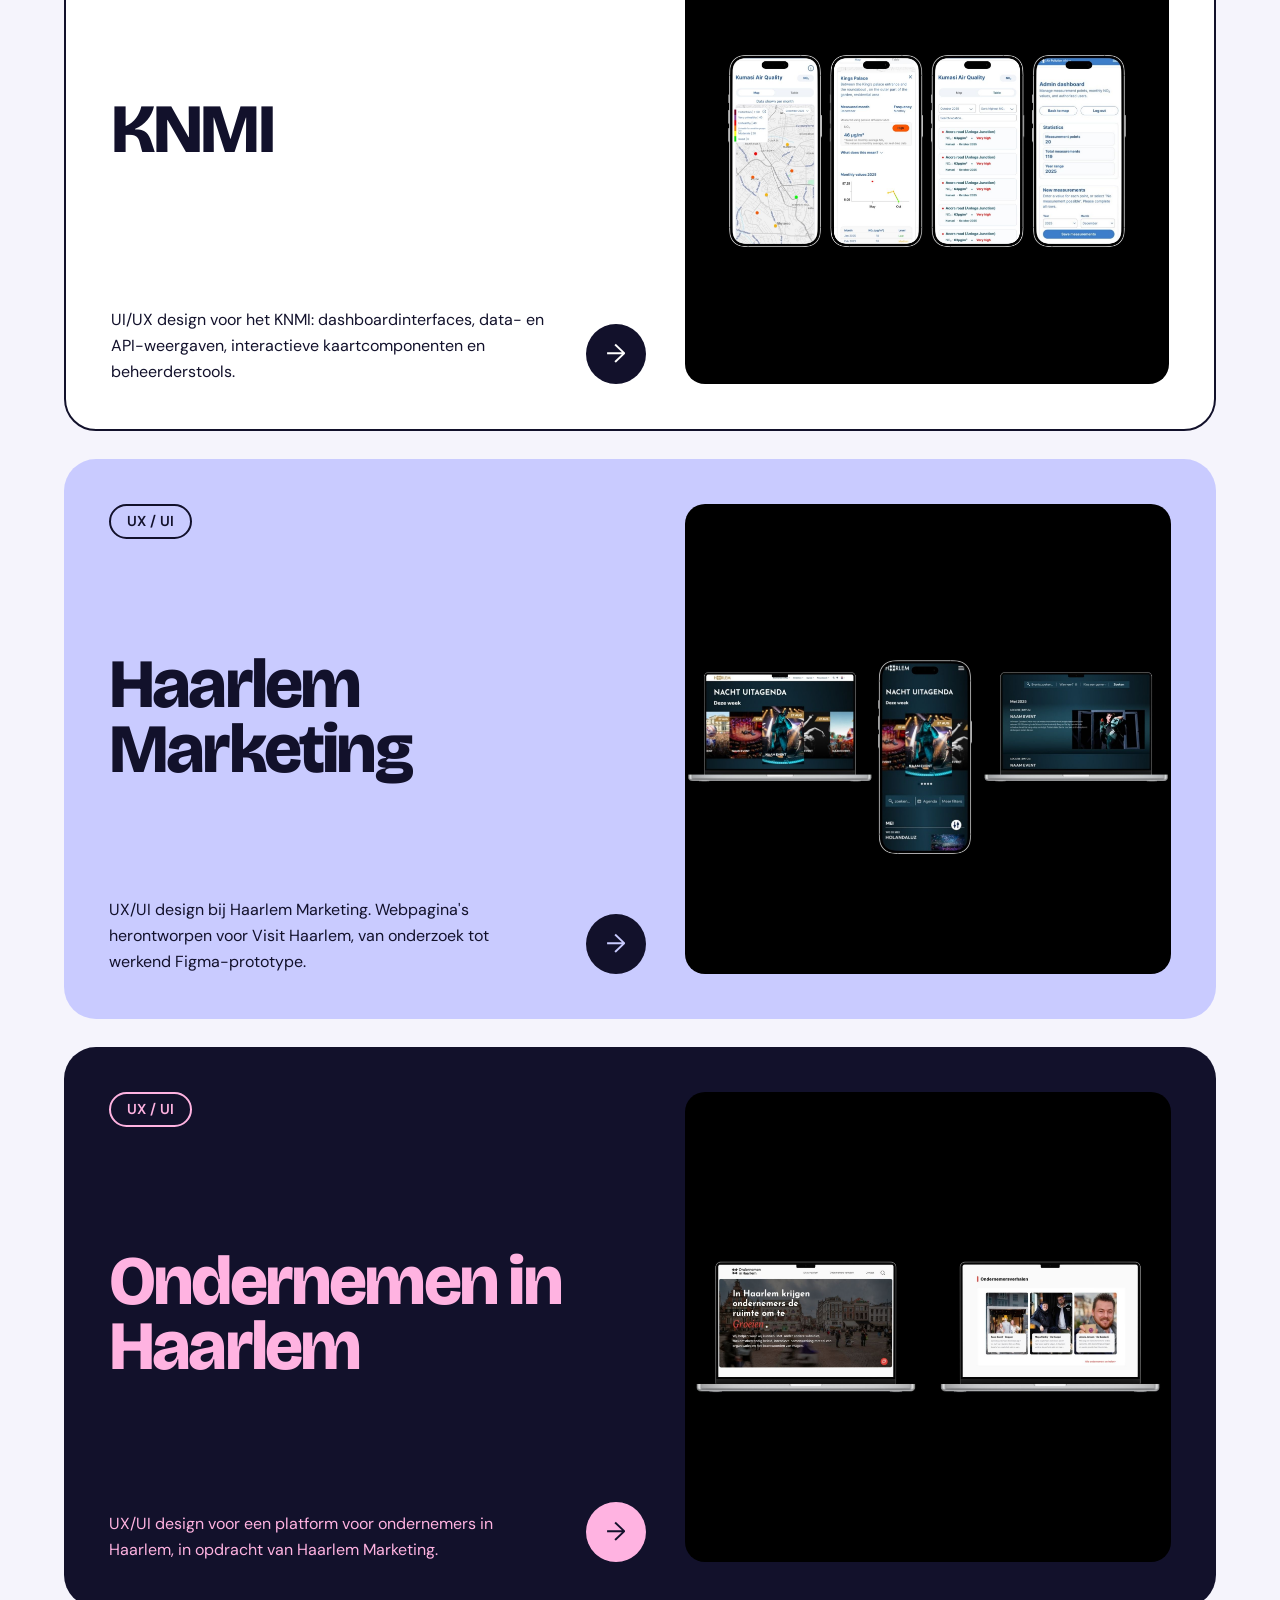
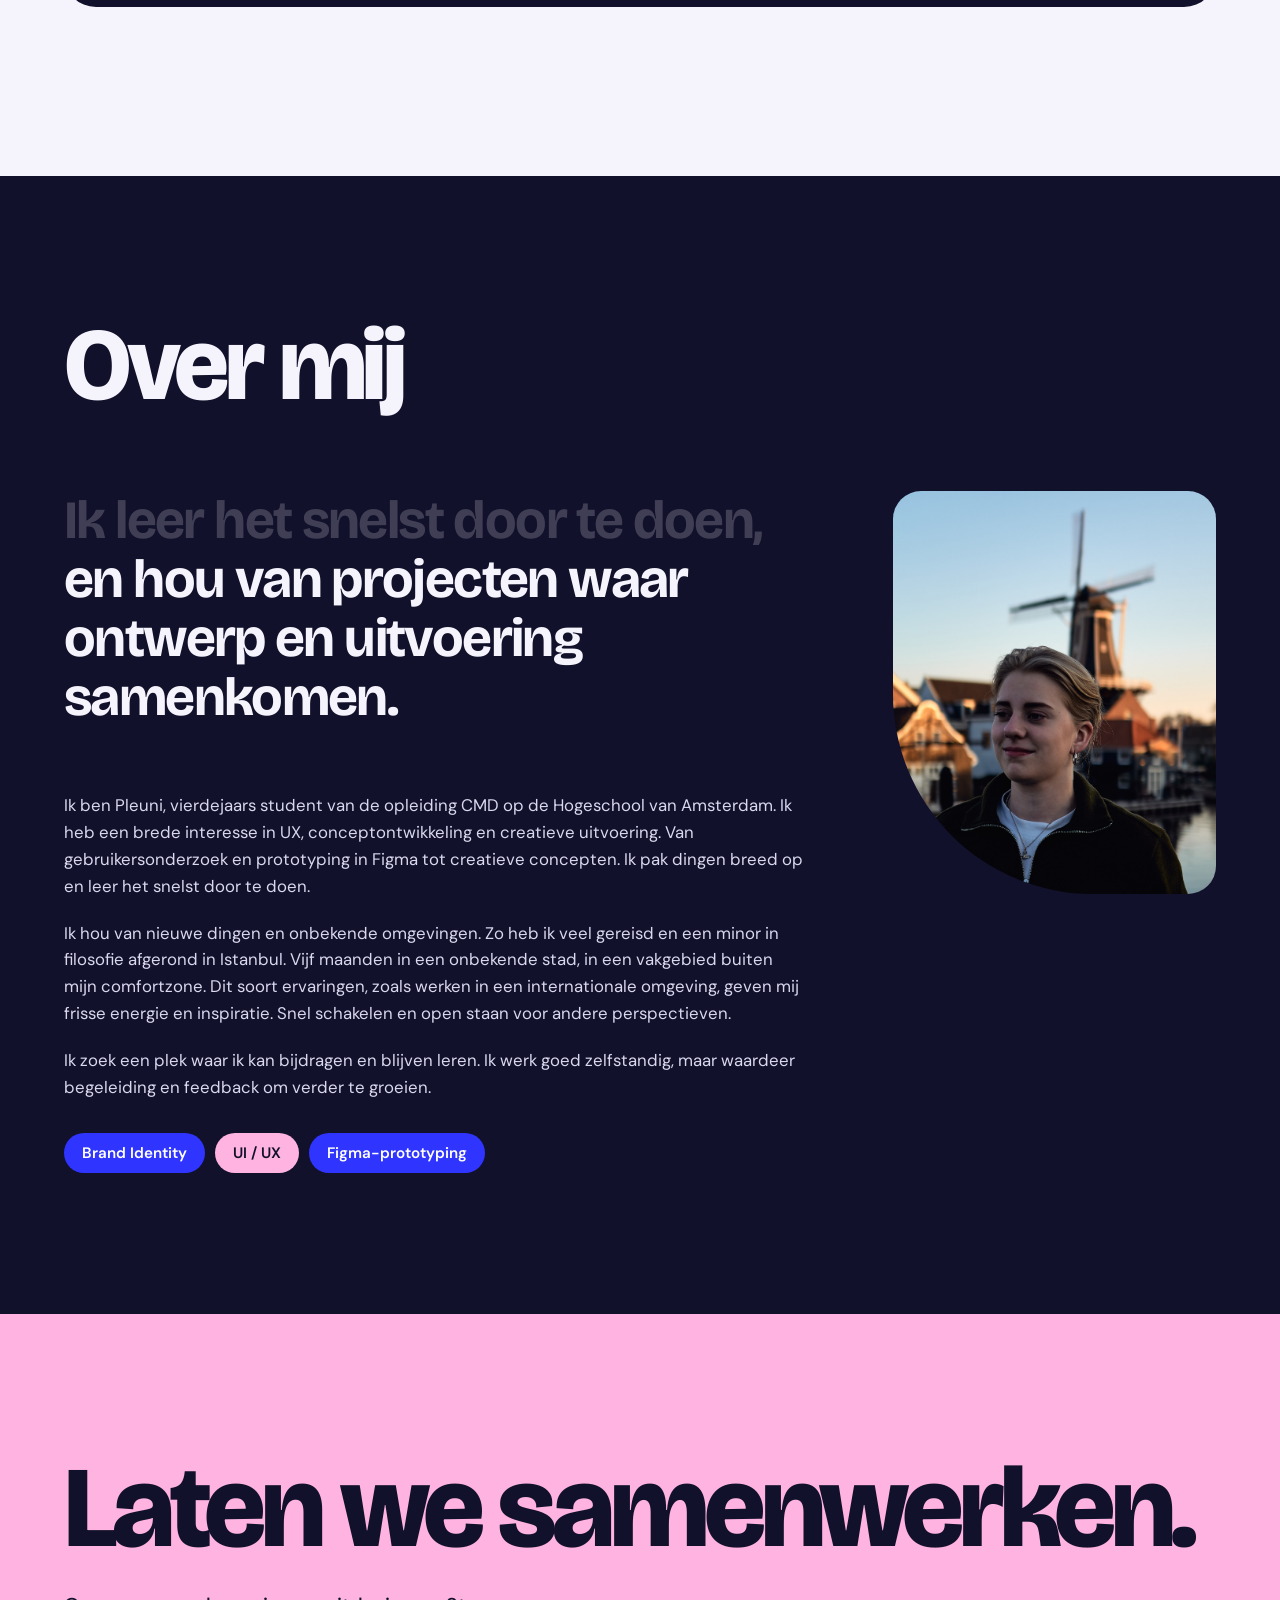
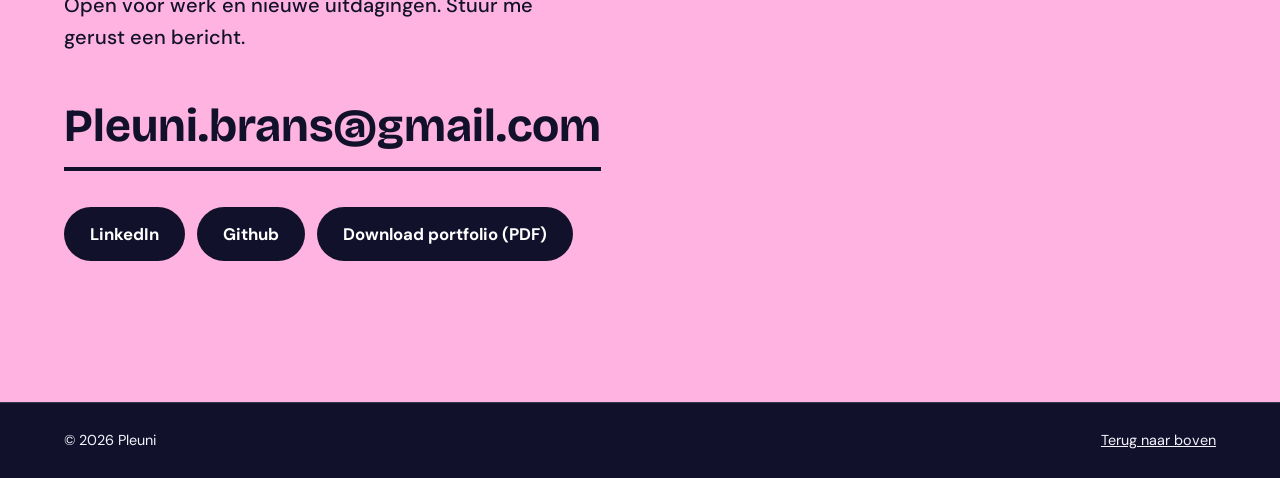
==== commit 47738306: "Repareer stapelende projectkaarten - overflow-x:hidden op body maakte van body een scroll-container," ====
--- a/index.html
+++ b/index.html
@@ -57,7 +57,7 @@
           <span class="go" aria-hidden="true"><b>→</b></span>
         </div>
       </div>
-      <div class="shot"><img src="assets/paradiso/1.jpg" alt="Paradiso website op desktop, laptop en telefoon" loading="lazy"></div>
+      <div class="shot fit light"><img src="assets/paradiso/1.jpg" alt="Paradiso website op desktop, laptop en telefoon" loading="lazy"></div>
     </a>
     <a class="card c2" href="shotjesbar.html">
       <div class="txt">
@@ -90,7 +90,7 @@
           <span class="go" aria-hidden="true"><b>→</b></span>
         </div>
       </div>
-      <div class="shot"><img src="assets/knmi/mockups.jpg" alt="Mobiele schermen van het KNMI-ontwerp" loading="lazy"></div>
+      <div class="shot fit"><img src="assets/knmi/mockups.jpg" alt="Mobiele schermen van het KNMI-ontwerp" loading="lazy"></div>
     </a>
     <a class="card c5" href="haarlem.html">
       <div class="txt">
@@ -101,7 +101,7 @@
           <span class="go" aria-hidden="true"><b>→</b></span>
         </div>
       </div>
-      <div class="shot"><img src="assets/haarlem/nacht-uitagenda.jpg" alt="Nachtuitagenda van Visit Haarlem op laptop en telefoon" loading="lazy"></div>
+      <div class="shot fit"><img src="assets/haarlem/nacht-uitagenda.jpg" alt="Nachtuitagenda van Visit Haarlem op laptop en telefoon" loading="lazy"></div>
     </a>
     <a class="card c6" href="ondernemen.html">
       <div class="txt">
@@ -112,7 +112,7 @@
           <span class="go" aria-hidden="true"><b>→</b></span>
         </div>
       </div>
-      <div class="shot"><img src="assets/ondernemen/banner.jpg" alt="Platform Ondernemen in Haarlem op laptops" loading="lazy"></div>
+      <div class="shot fit"><img src="assets/ondernemen/banner.jpg" alt="Platform Ondernemen in Haarlem op laptops" loading="lazy"></div>
     </a>
   </div>
 </section>
--- a/style.css
+++ b/style.css
@@ -20,8 +20,8 @@
   --pad:clamp(20px,5vw,72px);
 }
 *,*::before,*::after{box-sizing:border-box;margin:0;padding:0}
-html{scroll-behavior:smooth;overflow-x:hidden}
-body{font-family:var(--body);background:var(--bg);color:var(--text);font-size:1.05rem;line-height:1.6;-webkit-font-smoothing:antialiased;overflow-x:hidden}
+html{scroll-behavior:smooth}
+body{font-family:var(--body);background:var(--bg);color:var(--text);font-size:1.05rem;line-height:1.6;-webkit-font-smoothing:antialiased;overflow-x:clip}
 img{max-width:100%;display:block}
 a{color:inherit}
 :focus-visible{outline:3px solid var(--pink);outline-offset:3px;border-radius:6px}
@@ -86,13 +86,21 @@
 .card .shot{border-radius:20px;overflow:hidden;background:#000;align-self:stretch;min-height:240px}
 .card .shot img{width:100%;height:100%;object-fit:cover;transition:transform .6s cubic-bezier(.2,.8,.2,1)}
 .card:hover .shot img{transform:scale(1.04)}
+.card .shot.fit img{object-fit:contain}
+.card .shot.fit.light{background:#fff}
+/* elke volgende kaart plakt iets lager, zodat de rand van de vorige zichtbaar blijft */
+.card:nth-child(2){top:calc(90px + 14px)}
+.card:nth-child(3){top:calc(90px + 28px)}
+.card:nth-child(4){top:calc(90px + 42px)}
+.card:nth-child(5){top:calc(90px + 56px)}
+.card:nth-child(6){top:calc(90px + 70px)}
 .c1{background:var(--pink);color:var(--ink);--bg-card:var(--pink)}
 .c2{background:var(--ink);color:var(--paper);--bg-card:var(--ink)}
 .c3{background:var(--blue);color:var(--white);--bg-card:var(--blue)}
 .c4{background:var(--white);color:var(--ink);--bg-card:var(--white);border:2px solid var(--ink)}
 .c5{background:var(--lav);color:var(--ink);--bg-card:var(--lav)}
 .c6{background:var(--ink);color:var(--pink);--bg-card:var(--ink)}
-@media(max-width:800px){.card{grid-template-columns:1fr;top:76px;min-height:0;border-radius:24px}.card .shot{min-height:0;aspect-ratio:16/10;order:-1}}
+@media(max-width:800px){.card{grid-template-columns:1fr;min-height:0;border-radius:24px}.card:nth-child(1){top:76px}.card:nth-child(2){top:calc(76px + 10px)}.card:nth-child(3){top:calc(76px + 20px)}.card:nth-child(4){top:calc(76px + 30px)}.card:nth-child(5){top:calc(76px + 40px)}.card:nth-child(6){top:calc(76px + 50px)}.card .shot{min-height:0;aspect-ratio:16/10;order:-1}}
 
 /* over mij */
 .about{background:var(--ink);color:var(--paper)}
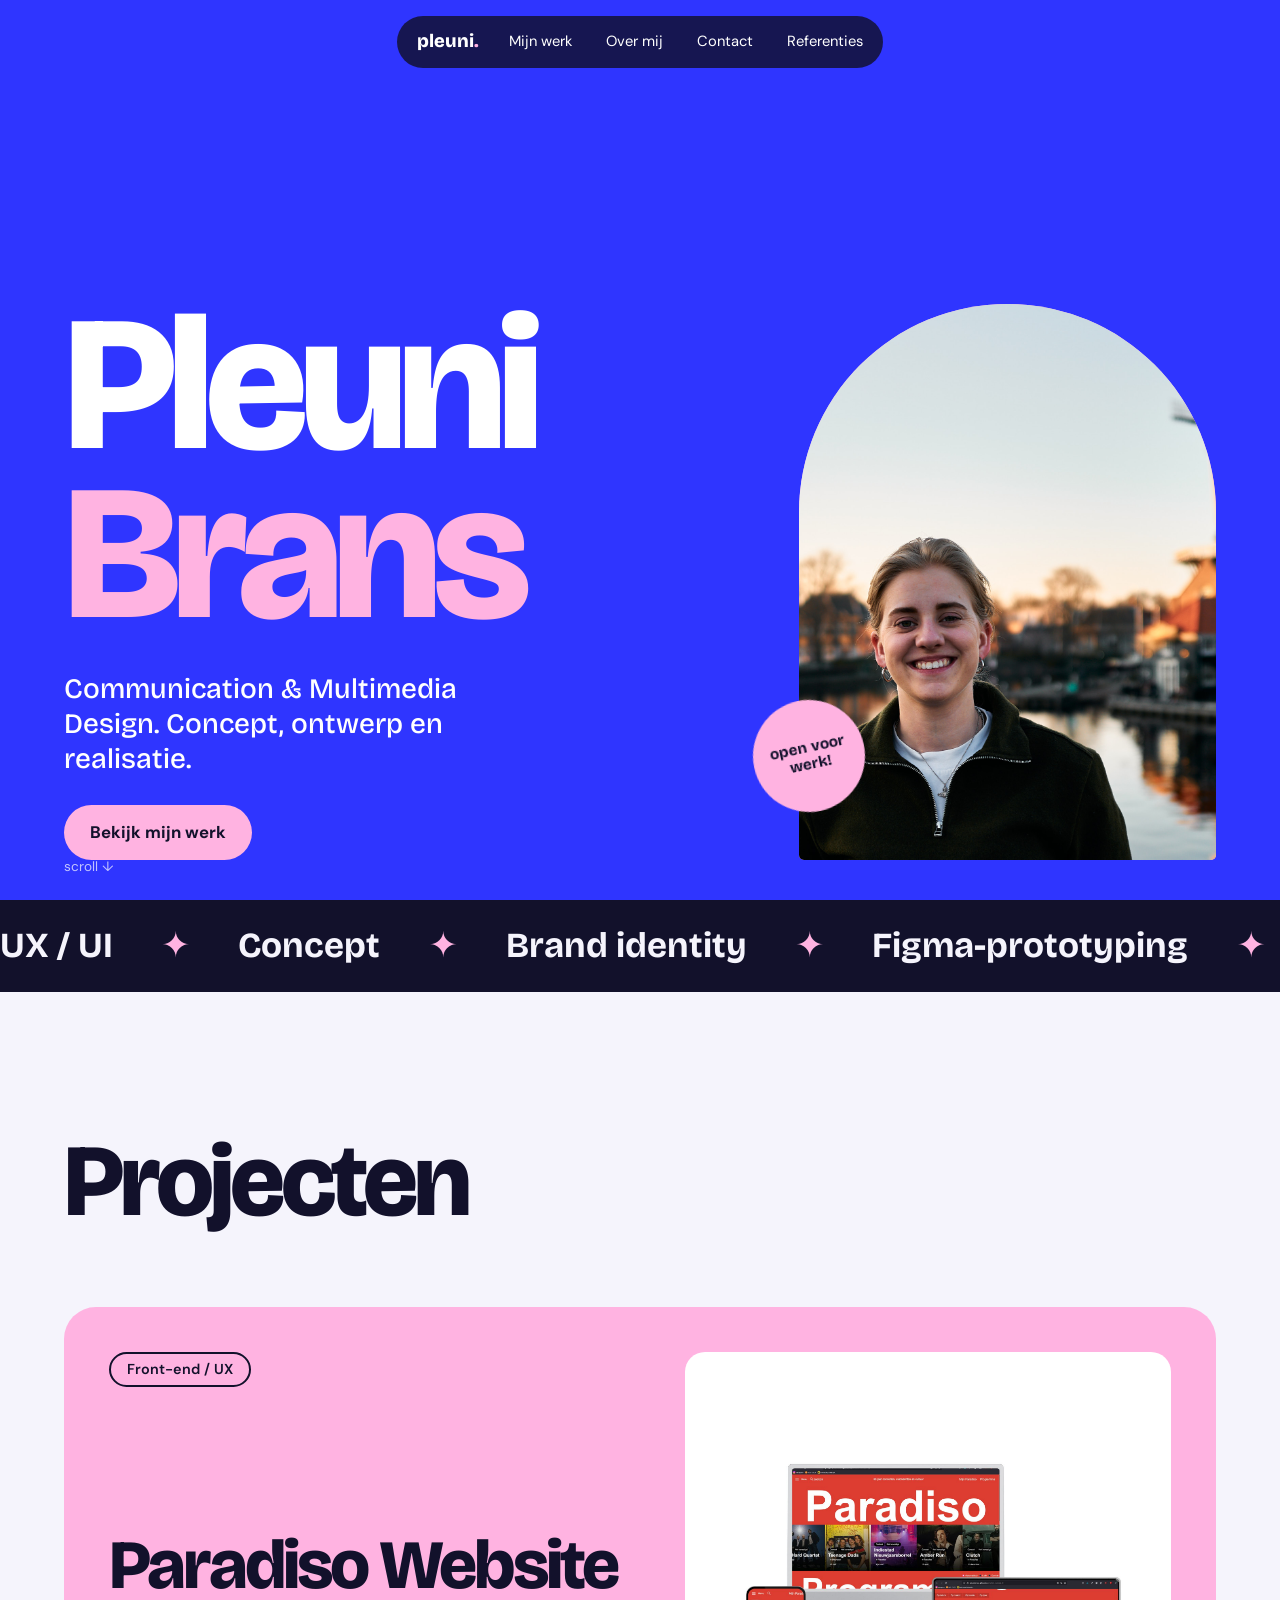
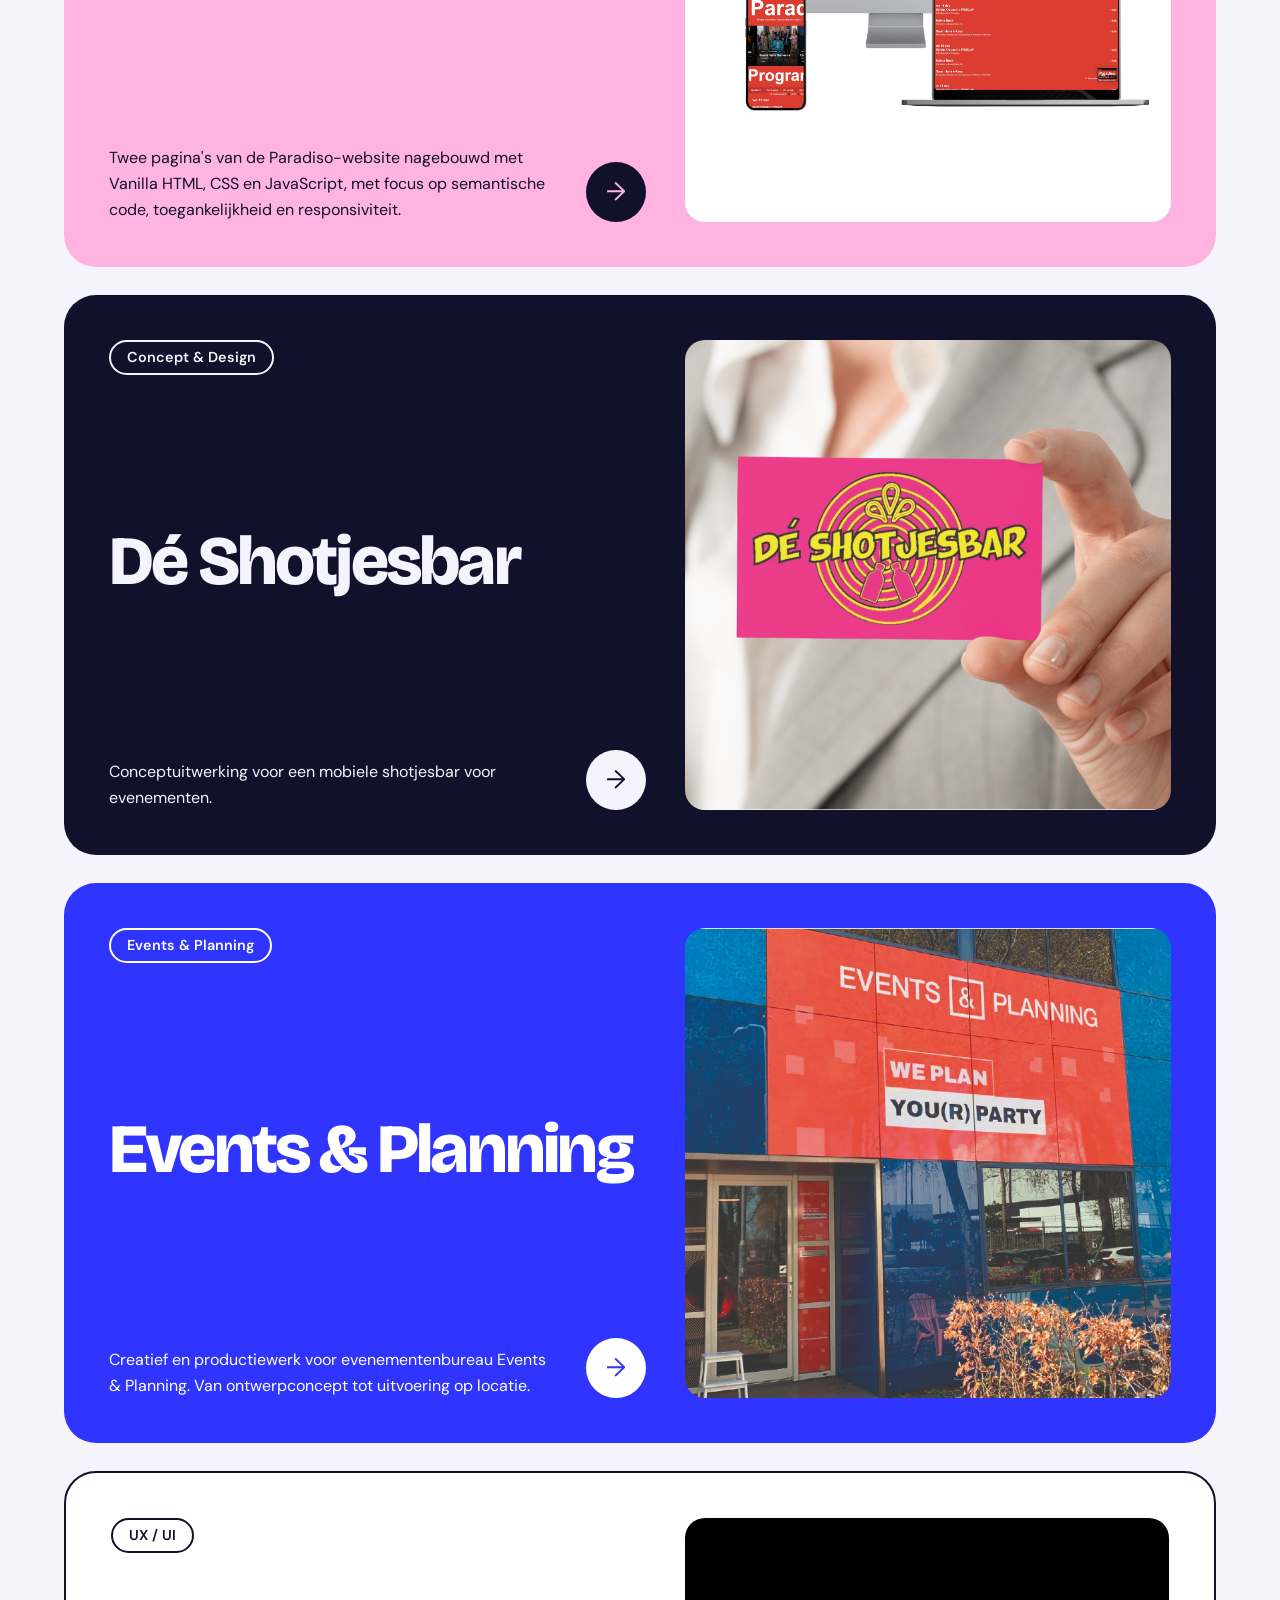
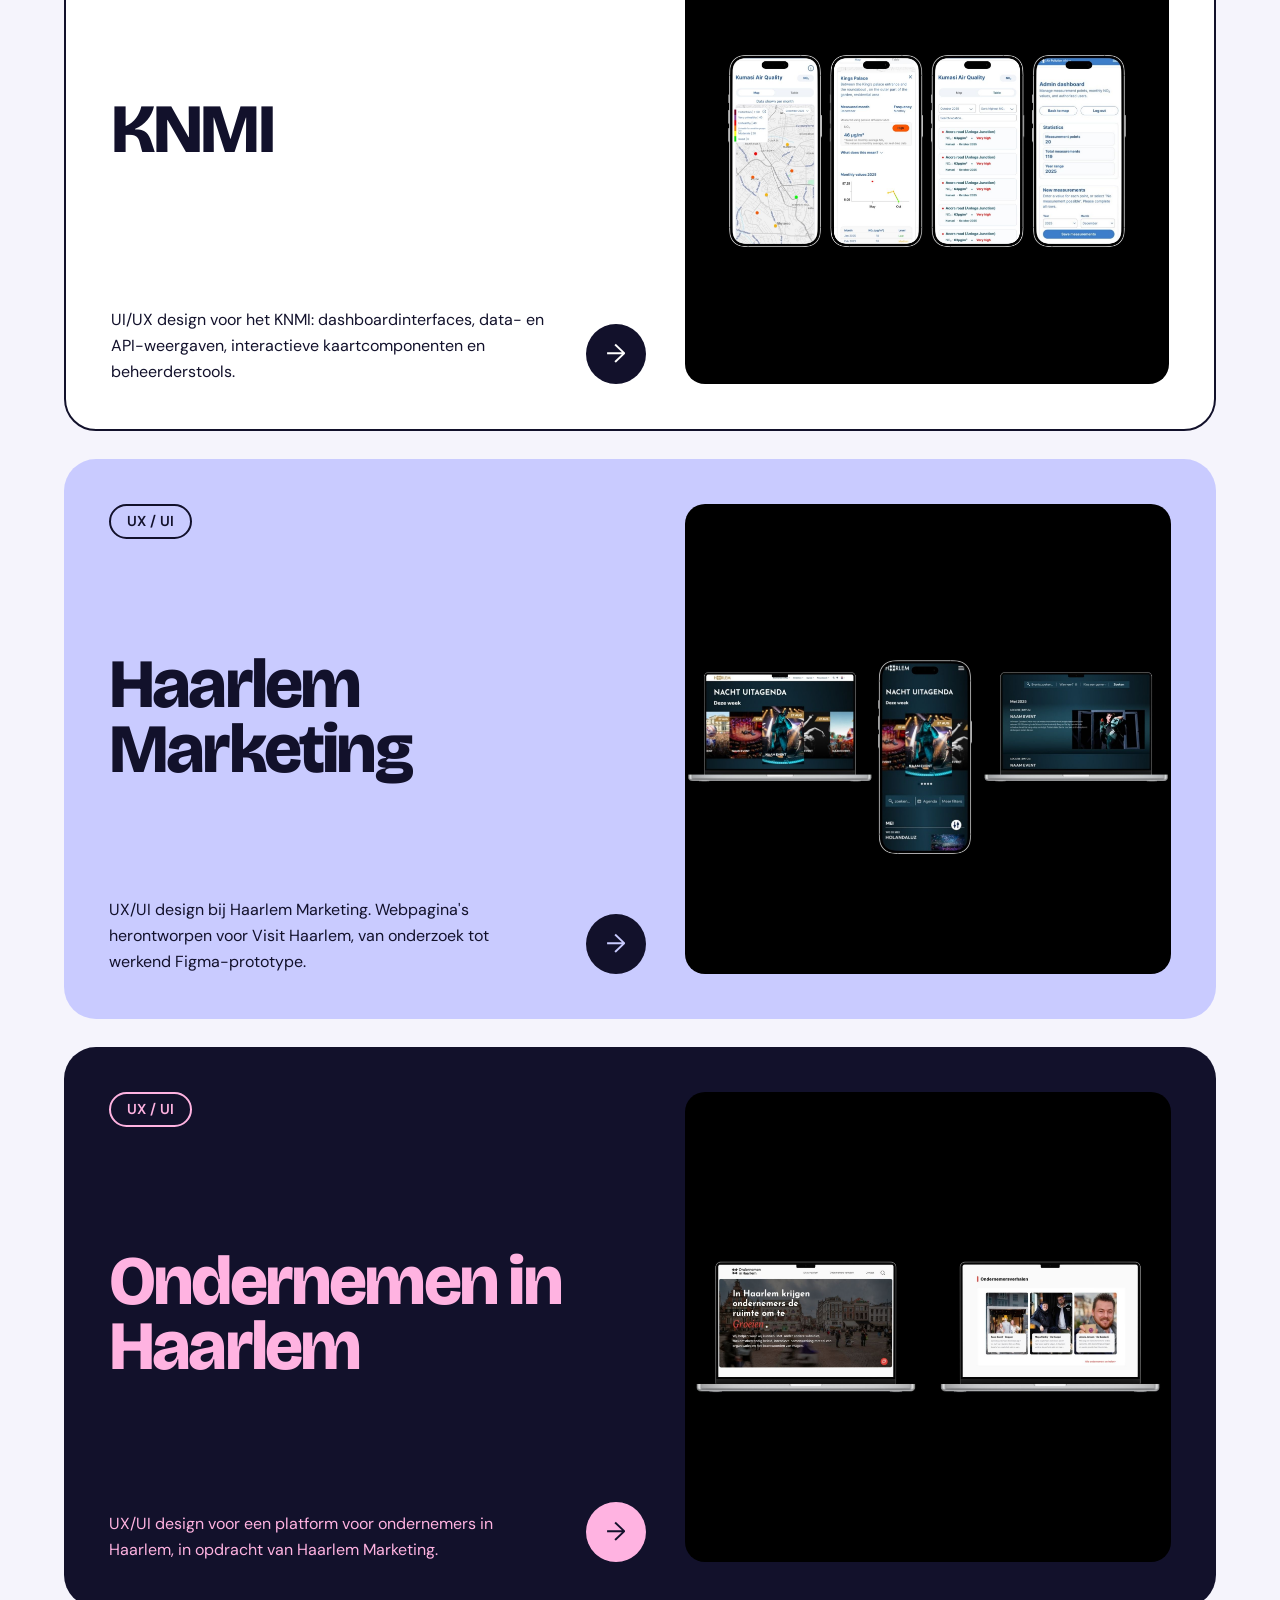
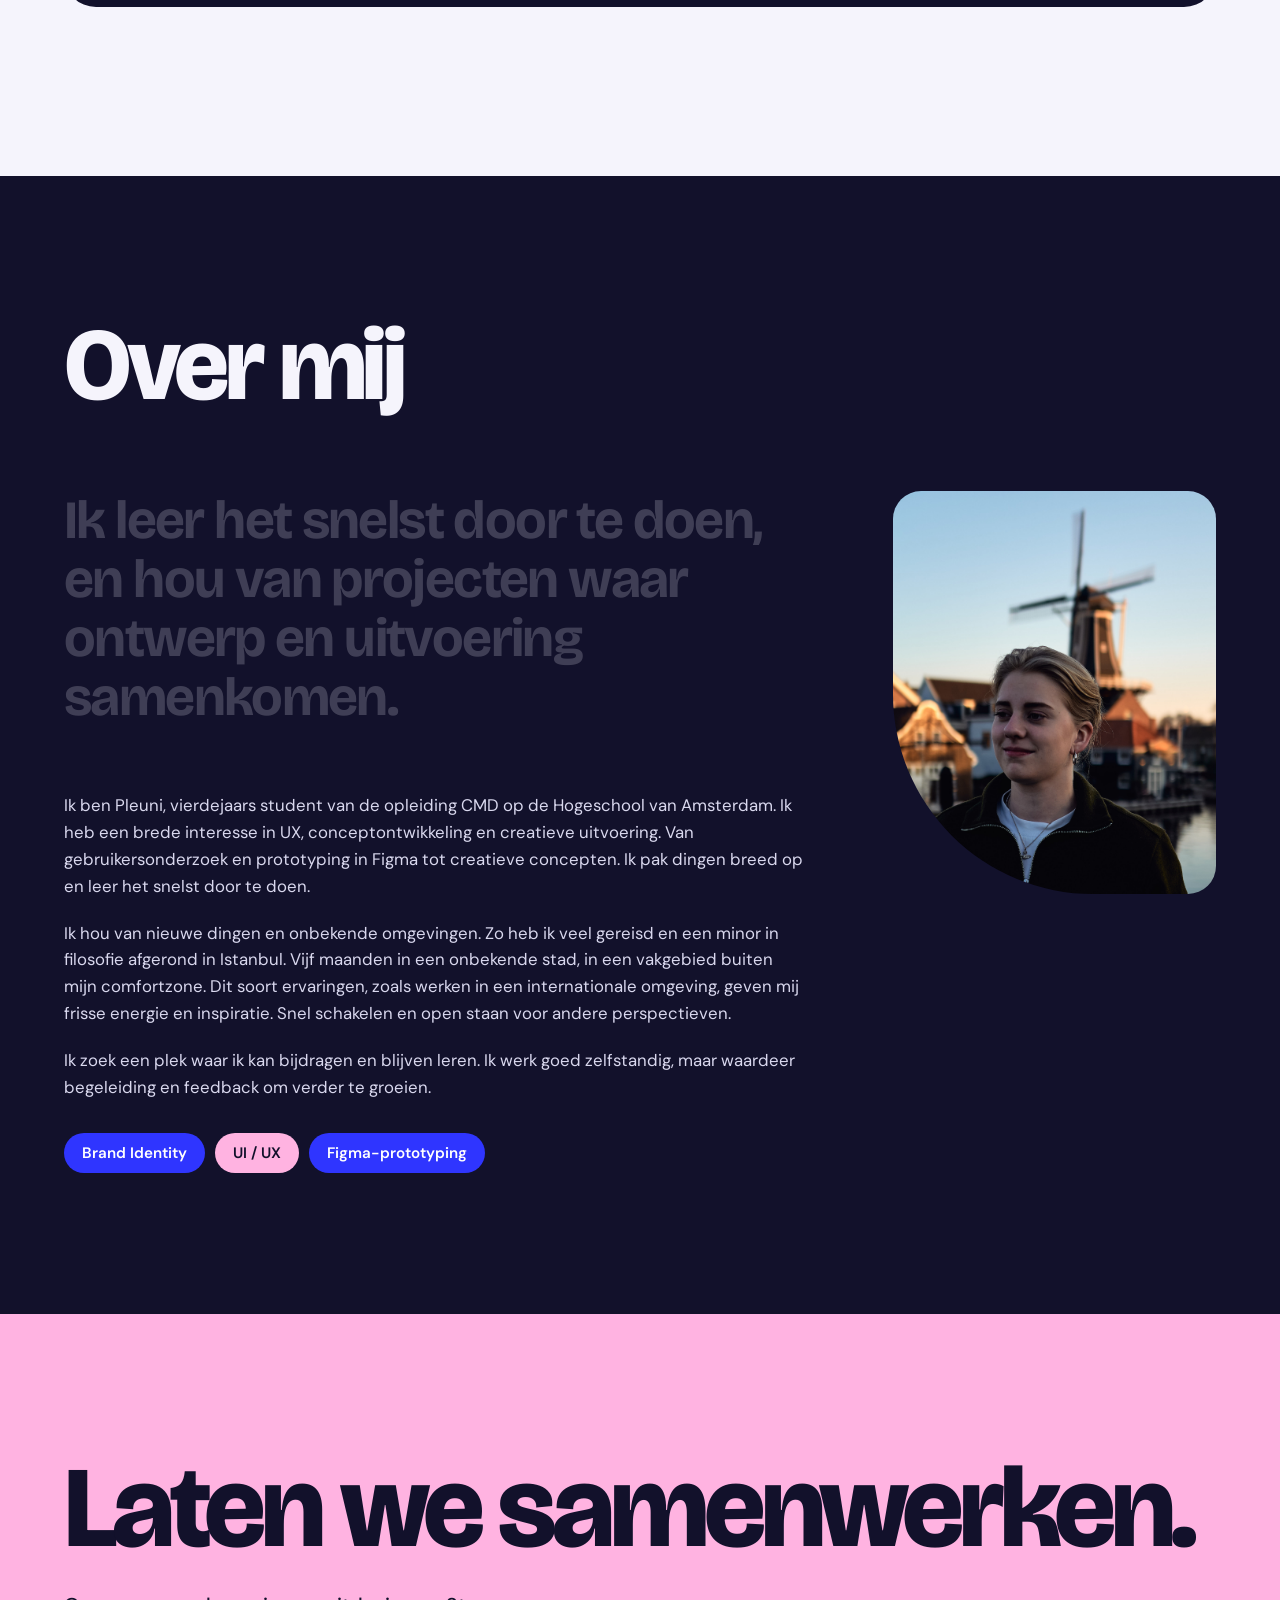
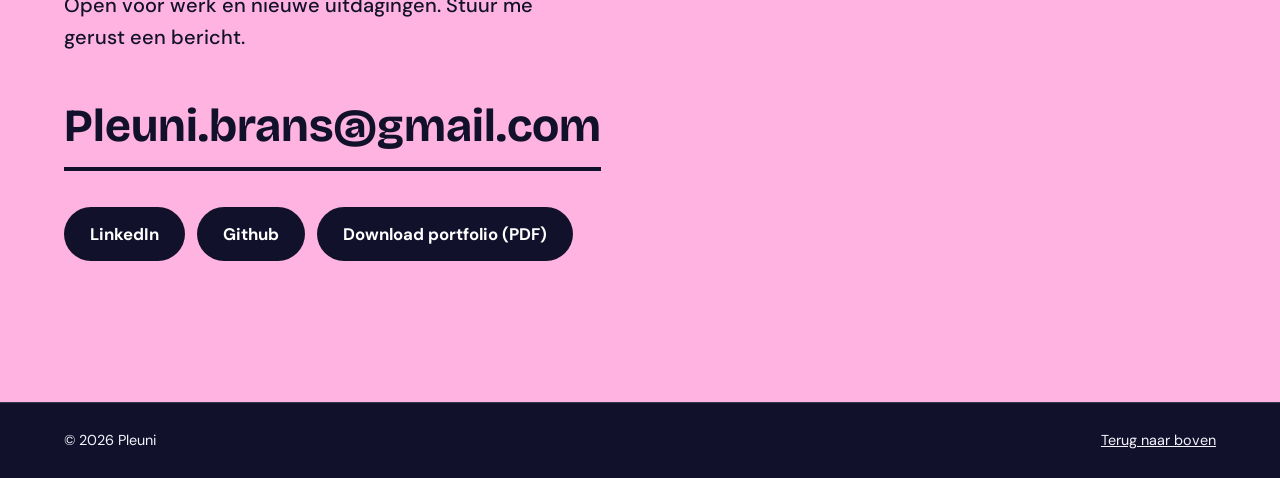
==== commit 035b7a2b: "Voeg versienummer toe aan css en js, zodat browsers de nieuwe bestanden laden" ====
--- a/index.html
+++ b/index.html
@@ -8,7 +8,7 @@
 <link rel="preconnect" href="https://fonts.googleapis.com">
 <link rel="preconnect" href="https://fonts.gstatic.com" crossorigin>
 <link href="https://fonts.googleapis.com/css2?family=Bricolage+Grotesque:opsz,wght@12..96,500;12..96,700;12..96,800&family=DM+Sans:wght@400;500;700&display=swap" rel="stylesheet">
-<link rel="stylesheet" href="style.css">
+<link rel="stylesheet" href="style.css?v=20261119">
 </head>
 <body>
 <div class="progress" aria-hidden="true"></div>
@@ -144,6 +144,6 @@
 </main>
 
 <footer><span>© 2026 Pleuni</span><a href="#" onclick="window.scrollTo({top:0});return false;">Terug naar boven</a></footer>
-<script src="script.js"></script>
+<script src="script.js?v=20261119"></script>
 </body>
 </html>
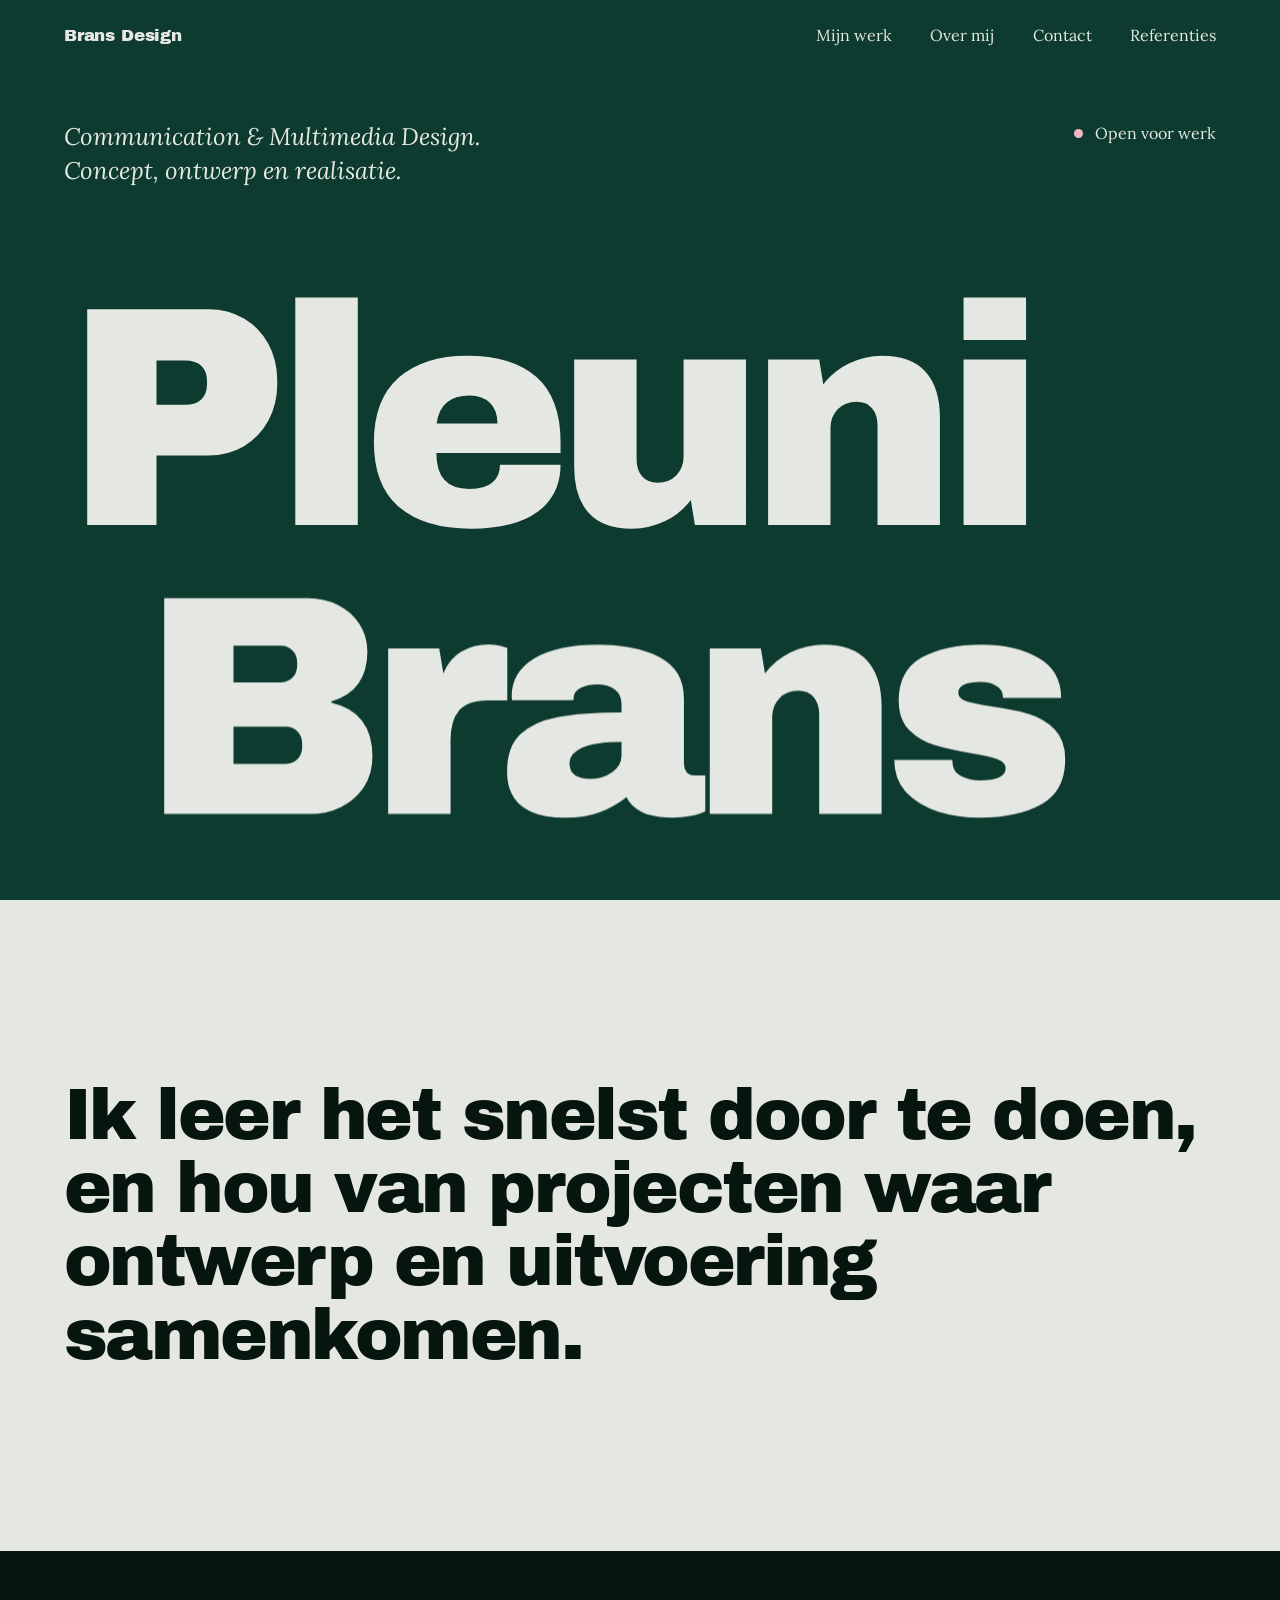
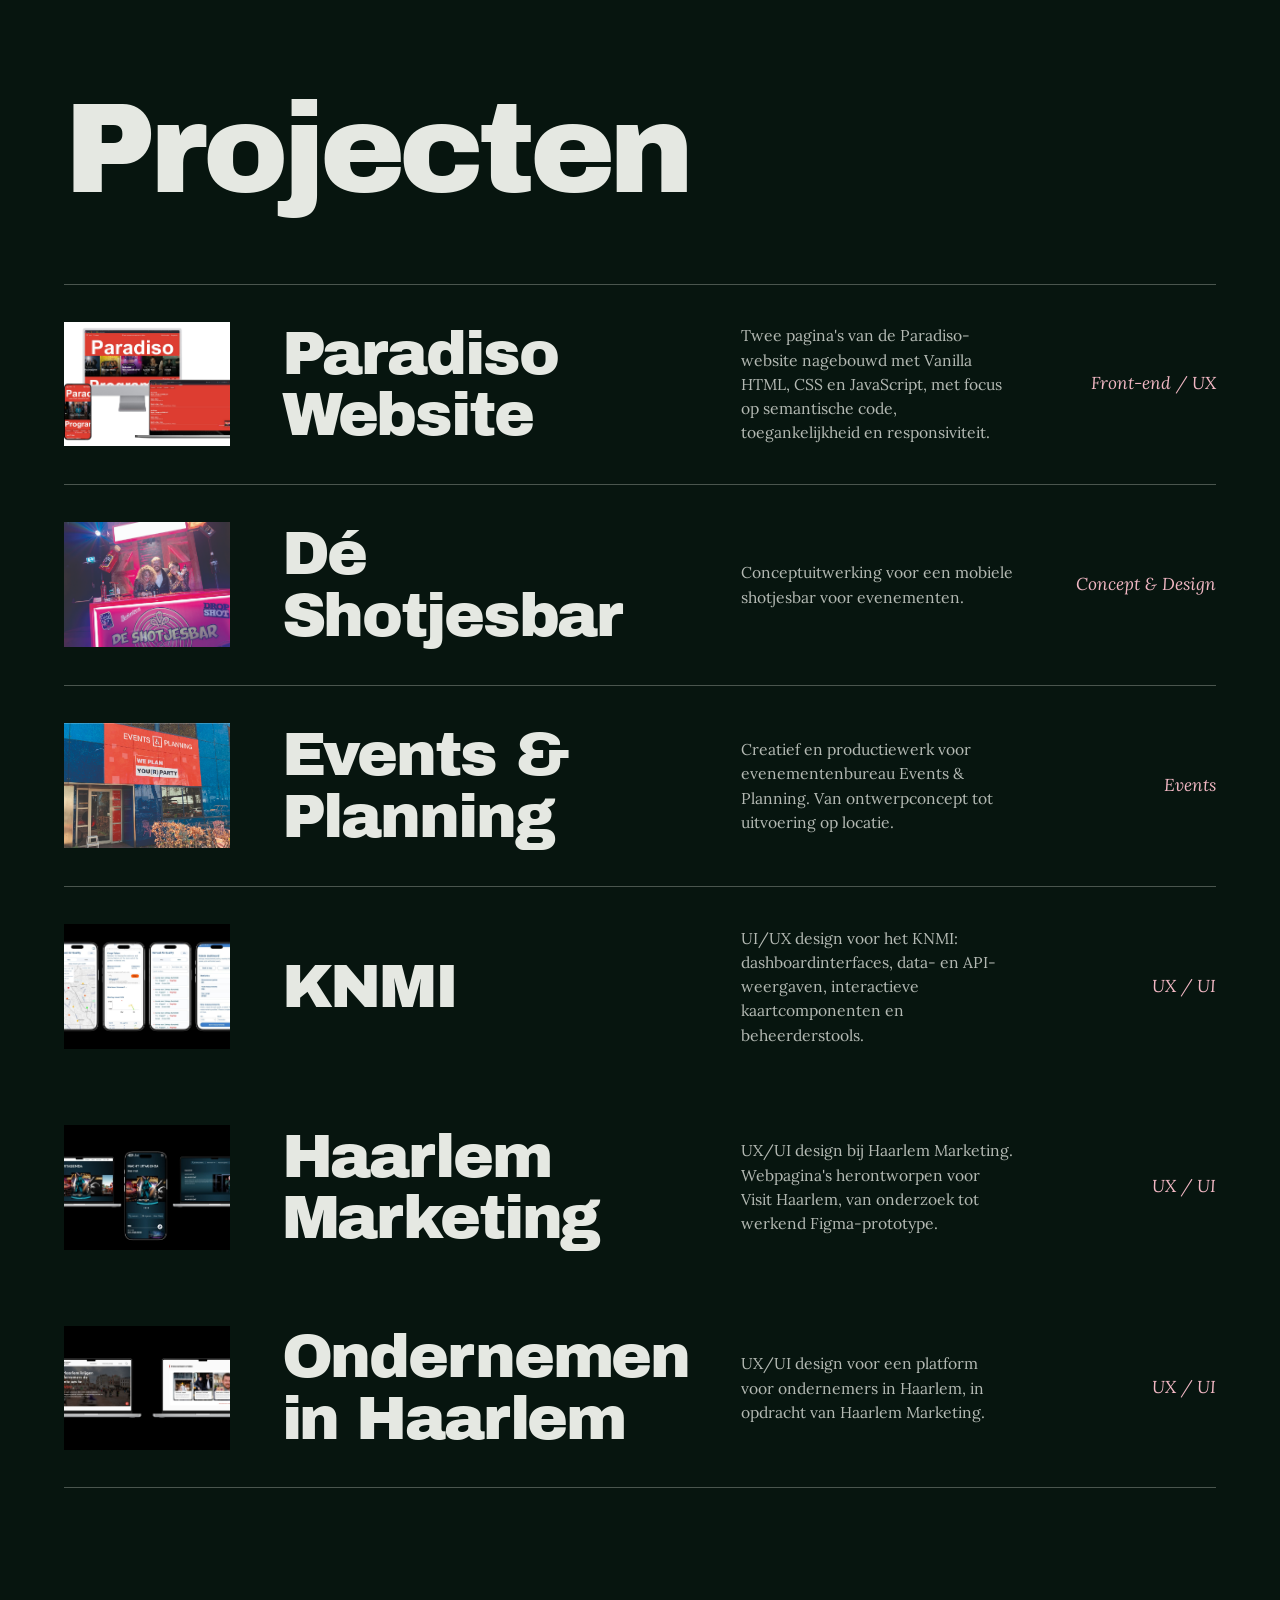
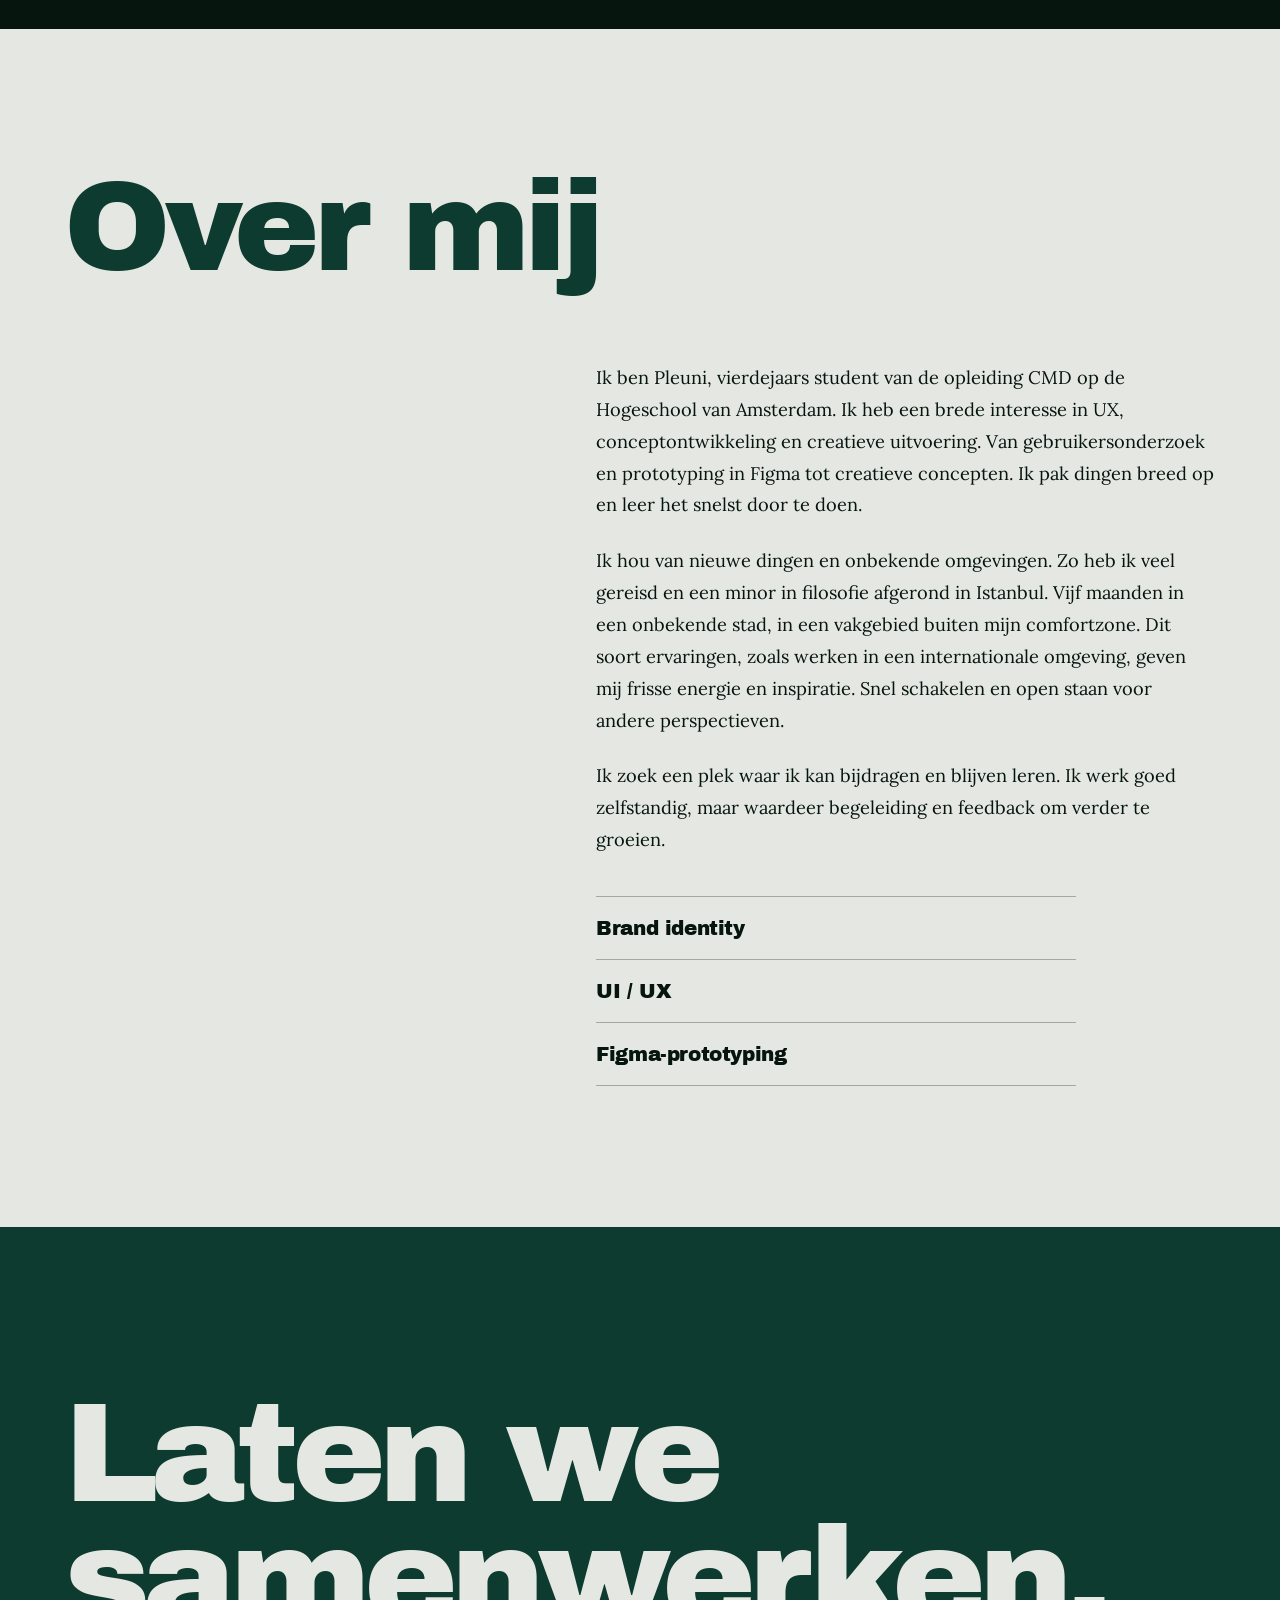
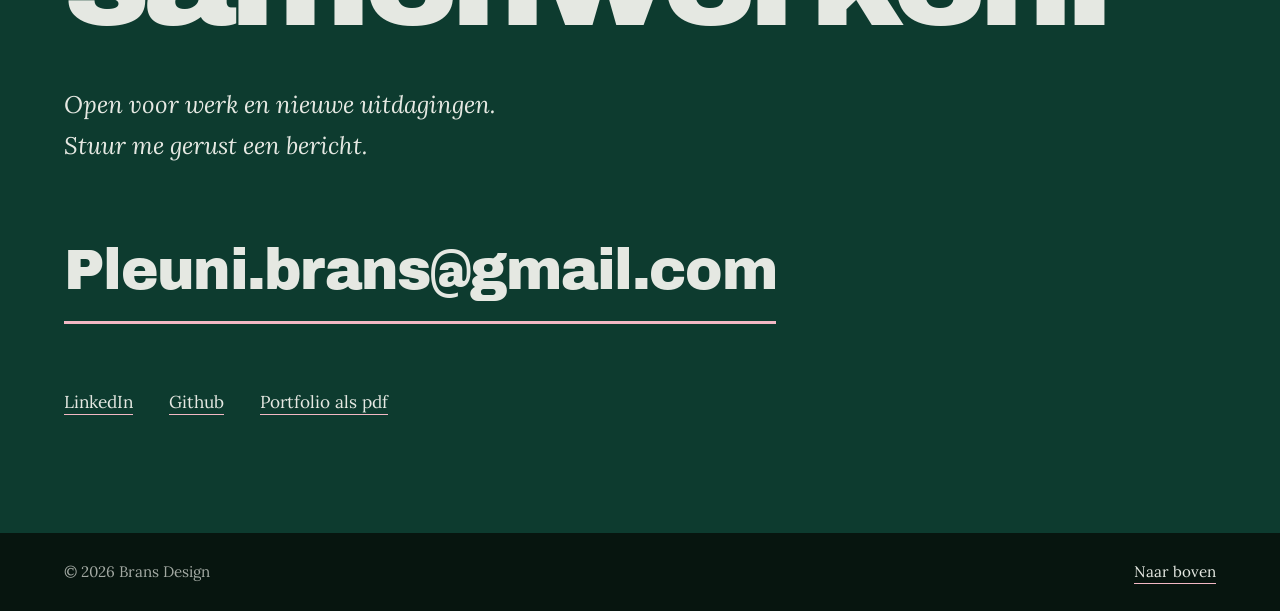
==== commit e635a692: "Nieuwe stijl: bosgroen, steengrijs en zachtroze - Hero alleen met enorme naam, zonder foto; naamrege" ====
--- a/index.html
+++ b/index.html
@@ -3,147 +3,114 @@
 <head>
 <meta charset="utf-8">
 <meta name="viewport" content="width=device-width, initial-scale=1.0">
-<title>Portfolio — Pleuni Brans</title>
+<title>Pleuni Brans — Brans Design</title>
 <meta name="description" content="Pleuni Brans, Communication & Multimedia Design. UX/UI, concept en creatieve uitvoering. Open voor werk en nieuwe uitdagingen.">
 <link rel="preconnect" href="https://fonts.googleapis.com">
 <link rel="preconnect" href="https://fonts.gstatic.com" crossorigin>
-<link href="https://fonts.googleapis.com/css2?family=Bricolage+Grotesque:opsz,wght@12..96,500;12..96,700;12..96,800&family=DM+Sans:wght@400;500;700&display=swap" rel="stylesheet">
-<link rel="stylesheet" href="style.css?v=20261119">
+<link href="https://fonts.googleapis.com/css2?family=Archivo+Black&family=Lora:ital,wght@0,400;0,500;0,700;1,400;1,500&display=swap" rel="stylesheet">
+<link rel="stylesheet" href="style.css?v=20261119c">
 </head>
 <body>
 <div class="progress" aria-hidden="true"></div>
 
 <nav class="nav" aria-label="Hoofdmenu">
-  <a class="logo" href="index.html">pleuni<span>.</span></a>
-  <a class="link" href="index.html#work">Mijn werk</a>
-  <a class="link" href="index.html#about">Over mij</a>
-  <a class="link" href="index.html#contact">Contact</a>
-  <a class="link" href="referenties.html">Referenties</a>
+  <a class="logo" href="index.html">Brans Design</a>
+  <div class="links">
+    <a class="link" href="index.html#work">Mijn werk</a>
+    <a class="link" href="index.html#about">Over mij</a>
+    <a class="link" href="index.html#contact">Contact</a>
+    <a class="link" href="referenties.html">Referenties</a>
+  </div>
 </nav>
 
 <header class="hero">
-  <div>
-    <h1 aria-label="Pleuni Brans">
-      <span class="line"><span>Pleuni</span></span>
-      <span class="line"><span>Brans</span></span>
-    </h1>
-    <p class="role">Communication &amp; Multimedia Design. Concept, ontwerp en realisatie.</p>
-    <a class="btn" href="#work">Bekijk mijn werk</a>
+  <div class="hero-top">
+    <p>Communication &amp; Multimedia Design. Concept, ontwerp en realisatie.</p>
+    <span class="status">Open voor werk</span>
   </div>
-  <div class="photo-wrap">
-    <div class="photo"><img src="assets/about/aboutme-foto1.JPG" alt="Portret van Pleuni Brans"></div>
-    <div class="sticker" aria-hidden="true">open voor<br>werk!</div>
-  </div>
-  <span class="hint" aria-hidden="true">scroll ↓</span>
+  <h1 aria-label="Pleuni Brans">
+    <span class="line"><span>Pleuni</span></span>
+    <span class="line"><span>Brans</span></span>
+  </h1>
 </header>
 
-<div class="marquee" aria-hidden="true">
-  <div class="track">
-    <span>UX / UI</span><i>✦</i><span>Concept</span><i>✦</i><span>Brand identity</span><i>✦</i><span>Figma-prototyping</span><i>✦</i><span>Events</span><i>✦</i><span>Front-end</span><i>✦</i>
-    <span>UX / UI</span><i>✦</i><span>Concept</span><i>✦</i><span>Brand identity</span><i>✦</i><span>Figma-prototyping</span><i>✦</i><span>Events</span><i>✦</i><span>Front-end</span><i>✦</i>
-  </div>
-</div>
+<main>
+<section class="statement-sec">
+  <p class="statement">Ik leer het snelst door te doen, en hou van projecten waar ontwerp en uitvoering samenkomen.</p>
+</section>
 
-<main>
 <section id="work" class="work">
-  <h2 class="section-title">Projecten</h2>
-  <div class="stack">
-    <a class="card c1" href="paradiso.html">
-      <div class="txt">
-        <span class="tag">Front-end / UX</span>
-        <h3>Paradiso Website</h3>
-        <div class="bottom">
-          <p>Twee pagina's van de Paradiso-website nagebouwd met Vanilla HTML, CSS en JavaScript, met focus op semantische code, toegankelijkheid en responsiviteit.</p>
-          <span class="go" aria-hidden="true"><b>→</b></span>
-        </div>
-      </div>
-      <div class="shot fit light"><img src="assets/paradiso/1.jpg" alt="Paradiso website op desktop, laptop en telefoon" loading="lazy"></div>
+  <h2 class="sec-title">Projecten</h2>
+  <div class="list">
+    <a class="row" href="paradiso.html">
+      <img class="thumb" src="assets/paradiso/1.jpg" alt="" loading="lazy">
+      <h3>Paradiso Website</h3>
+      <p>Twee pagina's van de Paradiso-website nagebouwd met Vanilla HTML, CSS en JavaScript, met focus op semantische code, toegankelijkheid en responsiviteit.</p>
+      <span class="disc">Front-end / UX</span>
     </a>
-    <a class="card c2" href="shotjesbar.html">
-      <div class="txt">
-        <span class="tag">Concept &amp; Design</span>
-        <h3>Dé Shotjesbar</h3>
-        <div class="bottom">
-          <p>Conceptuitwerking voor een mobiele shotjesbar voor evenementen.</p>
-          <span class="go" aria-hidden="true"><b>→</b></span>
-        </div>
-      </div>
-      <div class="shot"><img src="assets/shotjesbar/mock.png" alt="Visitekaartje van Dé Shotjesbar" loading="lazy"></div>
+    <a class="row" href="shotjesbar.html">
+      <img class="thumb" src="assets/shotjesbar/stage.jpg" alt="" loading="lazy">
+      <h3>Dé Shotjesbar</h3>
+      <p>Conceptuitwerking voor een mobiele shotjesbar voor evenementen.</p>
+      <span class="disc">Concept &amp; Design</span>
     </a>
-    <a class="card c3" href="events.html">
-      <div class="txt">
-        <span class="tag">Events &amp; Planning</span>
-        <h3>Events &amp; Planning</h3>
-        <div class="bottom">
-          <p>Creatief en productiewerk voor evenementenbureau Events &amp; Planning. Van ontwerpconcept tot uitvoering op locatie.</p>
-          <span class="go" aria-hidden="true"><b>→</b></span>
-        </div>
-      </div>
-      <div class="shot"><img src="assets/events/Asset2.jpg" alt="Gevel van Events &amp; Planning met nieuwe bestickering" loading="lazy"></div>
+    <a class="row" href="events.html">
+      <img class="thumb" src="assets/events/Asset2.jpg" alt="" loading="lazy">
+      <h3>Events &amp; Planning</h3>
+      <p>Creatief en productiewerk voor evenementenbureau Events &amp; Planning. Van ontwerpconcept tot uitvoering op locatie.</p>
+      <span class="disc">Events</span>
     </a>
-    <a class="card c4" href="knmi.html">
-      <div class="txt">
-        <span class="tag">UX / UI</span>
-        <h3>KNMI</h3>
-        <div class="bottom">
-          <p>UI/UX design voor het KNMI: dashboardinterfaces, data- en API-weergaven, interactieve kaartcomponenten en beheerderstools.</p>
-          <span class="go" aria-hidden="true"><b>→</b></span>
-        </div>
-      </div>
-      <div class="shot fit"><img src="assets/knmi/mockups.jpg" alt="Mobiele schermen van het KNMI-ontwerp" loading="lazy"></div>
+    <a class="row" href="knmi.html">
+      <img class="thumb" src="assets/knmi/mockups.jpg" alt="" loading="lazy">
+      <h3>KNMI</h3>
+      <p>UI/UX design voor het KNMI: dashboardinterfaces, data- en API-weergaven, interactieve kaartcomponenten en beheerderstools.</p>
+      <span class="disc">UX / UI</span>
     </a>
-    <a class="card c5" href="haarlem.html">
-      <div class="txt">
-        <span class="tag">UX / UI</span>
-        <h3>Haarlem Marketing</h3>
-        <div class="bottom">
-          <p>UX/UI design bij Haarlem Marketing. Webpagina's herontworpen voor Visit Haarlem, van onderzoek tot werkend Figma-prototype.</p>
-          <span class="go" aria-hidden="true"><b>→</b></span>
-        </div>
-      </div>
-      <div class="shot fit"><img src="assets/haarlem/nacht-uitagenda.jpg" alt="Nachtuitagenda van Visit Haarlem op laptop en telefoon" loading="lazy"></div>
+    <a class="row" href="haarlem.html">
+      <img class="thumb" src="assets/haarlem/nacht-uitagenda.jpg" alt="" loading="lazy">
+      <h3>Haarlem Marketing</h3>
+      <p>UX/UI design bij Haarlem Marketing. Webpagina's herontworpen voor Visit Haarlem, van onderzoek tot werkend Figma-prototype.</p>
+      <span class="disc">UX / UI</span>
     </a>
-    <a class="card c6" href="ondernemen.html">
-      <div class="txt">
-        <span class="tag">UX / UI</span>
-        <h3>Ondernemen in Haarlem</h3>
-        <div class="bottom">
-          <p>UX/UI design voor een platform voor ondernemers in Haarlem, in opdracht van Haarlem Marketing.</p>
-          <span class="go" aria-hidden="true"><b>→</b></span>
-        </div>
-      </div>
-      <div class="shot fit"><img src="assets/ondernemen/banner.jpg" alt="Platform Ondernemen in Haarlem op laptops" loading="lazy"></div>
+    <a class="row" href="ondernemen.html">
+      <img class="thumb" src="assets/ondernemen/banner.jpg" alt="" loading="lazy">
+      <h3>Ondernemen in Haarlem</h3>
+      <p>UX/UI design voor een platform voor ondernemers in Haarlem, in opdracht van Haarlem Marketing.</p>
+      <span class="disc">UX / UI</span>
     </a>
   </div>
 </section>
 
 <section id="about" class="about">
-  <h2 class="section-title">Over mij</h2>
-  <div class="grid">
-    <div>
-      <p class="statement">Ik leer het snelst door te doen, en hou van projecten waar ontwerp en uitvoering samenkomen.</p>
+  <h2 class="sec-title">Over mij</h2>
+  <div class="about-grid">
+    <div class="about-photo"><div class="img"><img src="assets/about/aboutme-foto2%201.jpg" alt="Pleuni Brans" loading="lazy"></div></div>
+    <div class="about-text">
       <p>Ik ben Pleuni, vierdejaars student van de opleiding CMD op de Hogeschool van Amsterdam. Ik heb een brede interesse in UX, conceptontwikkeling en creatieve uitvoering. Van gebruikersonderzoek en prototyping in Figma tot creatieve concepten. Ik pak dingen breed op en leer het snelst door te doen.</p>
       <p>Ik hou van nieuwe dingen en onbekende omgevingen. Zo heb ik veel gereisd en een minor in filosofie afgerond in Istanbul. Vijf maanden in een onbekende stad, in een vakgebied buiten mijn comfortzone. Dit soort ervaringen, zoals werken in een internationale omgeving, geven mij frisse energie en inspiratie. Snel schakelen en open staan voor andere perspectieven.</p>
       <p>Ik zoek een plek waar ik kan bijdragen en blijven leren. Ik werk goed zelfstandig, maar waardeer begeleiding en feedback om verder te groeien.</p>
-      <div class="chips"><span>Brand Identity</span><span>UI / UX</span><span>Figma-prototyping</span></div>
+      <ul class="skills">
+        <li>Brand identity</li>
+        <li>UI / UX</li>
+        <li>Figma-prototyping</li>
+      </ul>
     </div>
-    <div class="pic"><img src="assets/about/aboutme-foto2%201.jpg" alt="Pleuni Brans bij een molen in Haarlem" loading="lazy"></div>
   </div>
 </section>
 
 <section id="contact" class="contact">
-  <h2 class="big">Laten we samenwerken.</h2>
+  <h2>Laten we samenwerken.</h2>
   <p class="sub">Open voor werk en nieuwe uitdagingen. Stuur me gerust een bericht.</p>
   <a class="mail" href="mailto:pleuni.brans@gmail.com">Pleuni.brans@gmail.com</a>
-  <div class="socials">
-    <a class="btn dark" href="https://www.linkedin.com/in/pleuni-brans-8067a91b9/" target="_blank" rel="noopener">LinkedIn</a>
-    <a class="btn dark" href="https://github.com/PleuniBrans" target="_blank" rel="noopener">Github</a>
-    <a class="btn dark" href="Pleuni-Brans-Portfolio.pdf" download>Download portfolio (PDF)</a>
+  <div class="more">
+    <a class="tl" href="https://www.linkedin.com/in/pleuni-brans-8067a91b9/" target="_blank" rel="noopener">LinkedIn</a>
+    <a class="tl" href="https://github.com/PleuniBrans" target="_blank" rel="noopener">Github</a>
+    <a class="tl" href="Pleuni-Brans-Portfolio.pdf" download>Portfolio als pdf</a>
   </div>
 </section>
 </main>
 
-<footer><span>© 2026 Pleuni</span><a href="#" onclick="window.scrollTo({top:0});return false;">Terug naar boven</a></footer>
-<script src="script.js?v=20261119"></script>
+<footer><span>© 2026 Brans Design</span><a class="tl" href="#" onclick="window.scrollTo({top:0});return false;">Naar boven</a></footer>
+<script src="script.js?v=20261119c"></script>
 </body>
 </html>
--- a/style.css
+++ b/style.css
@@ -1,156 +1,127 @@
-/* Pleuni Brans — portfolio */
+/* Brans Design — portfolio van Pleuni Brans
+   Bosgroen, steengrijs en zachtroze. Archivo Black voor koppen, Lora voor tekst. */
+
 :root{
-  --paper:#F5F4FC;
-  --ink:#12112B;
-  --blue:#2F35FF;
-  --pink:#FFB3E1;
-  --lav:#C9CBFF;
-  --white:#fff;
-
-  /* tokens die ook door project.css en de projectpagina's gebruikt worden */
-  --bg:var(--ink);
-  --text:var(--paper);
-  --muted:#B4B3D3;
-  --border:rgba(255,255,255,.16);
-  --accent:var(--pink);
-
-  --display:"Bricolage Grotesque","DM Sans",system-ui,sans-serif;
-  --font-serif:var(--display);
-  --body:"DM Sans",system-ui,sans-serif;
-  --pad:clamp(20px,5vw,72px);
+  --deep:#0D3B2F;
+  --night:#07150F;
+  --stone:#E5E8E2;
+  --rose:#F2B8C4;
+  --head:"Archivo Black","Arial Black",system-ui,sans-serif;
+  --body:"Lora",Georgia,"Times New Roman",serif;
+  --pad:clamp(20px,5vw,80px);
+  --ease:cubic-bezier(.2,.8,.2,1);
 }
 *,*::before,*::after{box-sizing:border-box;margin:0;padding:0}
 html{scroll-behavior:smooth}
-body{font-family:var(--body);background:var(--bg);color:var(--text);font-size:1.05rem;line-height:1.6;-webkit-font-smoothing:antialiased;overflow-x:clip}
-img{max-width:100%;display:block}
+body{font-family:var(--body);background:var(--night);color:var(--stone);font-size:1.08rem;line-height:1.7;-webkit-font-smoothing:antialiased;overflow-x:clip}
+img{display:block;max-width:100%}
 a{color:inherit}
-:focus-visible{outline:3px solid var(--pink);outline-offset:3px;border-radius:6px}
+:focus-visible{outline:2px solid var(--rose);outline-offset:4px}
+::selection{background:var(--rose);color:var(--night)}
 
-/* gedeeld */
-.label{display:inline-block;font-size:.9rem;font-weight:700;color:var(--ink);background:var(--pink);padding:3px 14px;border-radius:999px;margin-bottom:1rem}
-.btn{display:inline-block;background:var(--pink);color:var(--ink);font-weight:700;text-decoration:none;padding:14px 26px;border-radius:999px;transition:transform .25s,background .25s}
-.btn:hover{transform:translateY(-3px) rotate(-1.5deg);background:var(--white)}
-.btn.dark{background:var(--ink);color:var(--white)}
-.btn.dark:hover{background:var(--blue)}
+/* voortgang: een dunne messing lijn bovenaan */
+.progress{position:fixed;top:0;left:0;height:2px;width:100%;background:var(--rose);transform-origin:0 50%;transform:scaleX(0);z-index:120}
 
-/* voortgangsbalk */
-.progress{position:fixed;top:0;left:0;height:4px;width:100%;background:var(--pink);transform-origin:0 50%;transform:scaleX(0);z-index:100}
+/* navigatie */
+.nav{position:fixed;top:0;left:0;right:0;z-index:100;display:flex;justify-content:space-between;align-items:center;gap:20px;padding:22px var(--pad);transition:background .4s,padding .4s}
+.nav.solid{background:rgba(7,21,15,.92);backdrop-filter:blur(8px);padding-top:14px;padding-bottom:14px}
+.nav .logo{font-family:var(--head);font-size:1.05rem;letter-spacing:-.01em;text-decoration:none;color:var(--stone)}
+.nav .links{display:flex;gap:clamp(16px,3vw,40px)}
+.nav a.link{text-decoration:none;color:var(--stone);font-size:1rem;background:linear-gradient(var(--rose),var(--rose)) 0 100%/0 1px no-repeat;padding-bottom:2px;transition:background-size .4s var(--ease)}
+.nav a.link:hover,.nav a.link[aria-current="page"]{background-size:100% 1px}
+@media(max-width:620px){.nav{flex-wrap:wrap;gap:4px 20px;padding:14px 20px}.nav .logo{flex-basis:100%}.nav a.link{font-size:.92rem}}
 
-/* nav */
-.nav{position:fixed;top:16px;left:50%;transform:translateX(-50%);z-index:90;display:flex;align-items:center;gap:6px;padding:6px 6px 6px 20px;border-radius:999px;background:rgba(18,17,43,.82);backdrop-filter:blur(12px);color:var(--white);max-width:calc(100% - 24px)}
-.nav .logo{font-family:var(--display);font-weight:800;font-size:1.15rem;text-decoration:none;margin-right:10px}
-.nav .logo span{color:var(--pink)}
-.nav a.link{text-decoration:none;white-space:nowrap;font-size:.92rem;padding:8px 14px;border-radius:999px;transition:background .25s}
-.nav a.link:hover,.nav a.link[aria-current="page"]{background:rgba(255,255,255,.16)}
-@media(max-width:640px){.nav .logo{display:none}.nav{padding-left:6px}.nav a.link{padding:8px 9px;font-size:.8rem}}
+/* tekstlinks */
+.tl{text-decoration:underline;text-decoration-color:var(--rose);text-decoration-thickness:1px;text-underline-offset:6px;transition:color .3s,text-decoration-color .3s}
+.tl:hover{color:var(--rose)}
 
-/* hero */
-.hero{position:relative;min-height:100svh;background:var(--blue);color:var(--white);padding:120px var(--pad) 40px;display:grid;grid-template-columns:1.25fr .75fr;gap:40px;align-items:end;overflow:hidden}
-.hero h1{font-family:var(--display);font-weight:800;font-size:clamp(4.2rem,15vw,14rem);line-height:.82;letter-spacing:-.045em}
-.hero h1 .line{display:block;overflow:hidden;padding-bottom:.06em}
-.hero h1 .line span{display:inline-block;transform:translateY(105%);animation:rise 1s cubic-bezier(.2,.8,.2,1) forwards}
-.hero h1 .line:nth-child(2) span{animation-delay:.12s;color:var(--pink)}
+/* hero: alleen letters */
+.hero{background:var(--deep);min-height:100svh;padding:120px var(--pad) 40px;display:flex;flex-direction:column;justify-content:space-between;gap:48px;overflow:hidden}
+.hero-top{display:flex;flex-wrap:wrap;justify-content:space-between;align-items:flex-start;gap:20px 40px;opacity:0;animation:fadein .9s 1s forwards}
+@keyframes fadein{to{opacity:1}}
+.hero-top p{font-style:italic;font-size:clamp(1.15rem,1.9vw,1.5rem);line-height:1.4;max-width:30ch}
+.status{display:flex;align-items:center;gap:12px;font-size:1rem}
+.status::before{content:"";width:9px;height:9px;border-radius:50%;background:var(--rose)}
+.hero h1{font-family:var(--head);font-weight:400;font-size:clamp(4.2rem,24.5vw,27rem);line-height:.84;letter-spacing:-.05em}
+.hero h1 .line{display:block;overflow:hidden;padding:.02em 0 .06em}
+.hero h1 .line span{display:inline-block;transform:translateY(105%);animation:rise 1.1s var(--ease) forwards;will-change:transform}
+.hero h1 .line:nth-child(2){padding-left:6vw}
+.hero h1 .line:nth-child(2) span{animation-delay:.12s}
 @keyframes rise{to{transform:none}}
-.hero .role{font-family:var(--display);font-size:clamp(1.2rem,2.2vw,1.8rem);font-weight:500;margin-top:28px;max-width:26ch;line-height:1.25;opacity:0;animation:fade .8s .7s forwards}
-.hero .btn{margin-top:28px;opacity:0;animation:fade .8s .9s forwards}
-@keyframes fade{to{opacity:1}}
-.photo-wrap{position:relative;justify-self:end;width:min(100%,420px)}
-.photo{border-radius:999px 999px 24px 24px;overflow:hidden;aspect-ratio:3/4;background:var(--pink);will-change:transform;opacity:0;animation:fade 1s .4s forwards}
-.photo img{width:100%;height:100%;object-fit:cover;object-position:42% 50%}
-.sticker{position:absolute;left:-46px;bottom:48px;width:112px;height:112px;border-radius:50%;background:var(--pink);color:var(--ink);display:grid;place-items:center;text-align:center;font-family:var(--display);font-weight:700;font-size:.95rem;line-height:1.1;transform:rotate(-12deg);will-change:transform}
-.hint{position:absolute;left:var(--pad);bottom:22px;font-size:.85rem;opacity:.7}
-@media(max-width:860px){.hero{grid-template-columns:1fr;align-items:start;padding-top:100px}.photo-wrap{justify-self:start;width:min(70%,320px)}.sticker{left:auto;right:-20px}.hint{display:none}}
+@media(max-width:860px){.hero{padding-top:100px}.hero h1{font-size:clamp(4rem,26vw,9rem)}.hero h1 .line:nth-child(2){padding-left:9vw}}
 
-/* marquee */
-.marquee{background:var(--ink);color:var(--paper);overflow:hidden;white-space:nowrap;padding:18px 0}
-.marquee .track{display:inline-flex;gap:48px;animation:slide 28s linear infinite;font-family:var(--display);font-weight:700;font-size:clamp(1.3rem,3vw,2.2rem);padding-right:48px}
-.marquee i{color:var(--pink);font-style:normal}
-@keyframes slide{to{transform:translateX(-50%)}}
+/* inleidende zin */
+.statement-sec{background:var(--stone);color:var(--night);padding:clamp(90px,14vw,200px) var(--pad)}
+.statement{font-family:var(--head);font-weight:400;font-size:clamp(2rem,5.6vw,5.6rem);line-height:1.02;letter-spacing:-.035em;max-width:17em}
+.statement .w{opacity:.16;transition:opacity .3s}
+.statement .w.on{opacity:1}
 
-/* secties */
-section{padding:clamp(70px,11vw,150px) var(--pad)}
-.section-title{font-family:var(--display);font-weight:800;font-size:clamp(2.6rem,8vw,7rem);letter-spacing:-.04em;line-height:.95;margin-bottom:clamp(36px,6vw,80px)}
-
-/* projecten: kaarten stapelen bij het scrollen */
-.work{background:var(--paper);color:var(--ink)}
-.stack{display:grid;gap:0}
-.card{position:sticky;top:90px;min-height:min(70vh,560px);margin-bottom:28px;border-radius:32px;padding:clamp(22px,3.5vw,48px);display:grid;grid-template-columns:1.05fr .95fr;gap:clamp(20px,3vw,48px);text-decoration:none;transform-origin:50% 0;will-change:transform;overflow:hidden}
-.card .txt{display:flex;flex-direction:column;justify-content:space-between;gap:24px}
-.card .tag{align-self:flex-start;border:2px solid currentColor;border-radius:999px;padding:4px 16px;font-size:.9rem;font-weight:600}
-.card h3{font-family:var(--display);font-weight:800;font-size:clamp(2.2rem,5.4vw,4.8rem);line-height:.94;letter-spacing:-.04em}
-.card .bottom{display:flex;justify-content:space-between;align-items:flex-end;gap:20px}
-.card p{max-width:40ch;font-size:1rem}
-.card .go{width:60px;height:60px;border-radius:50%;display:grid;place-items:center;font-size:1.6rem;background:currentColor;flex:none;transition:transform .35s cubic-bezier(.2,.8,.2,1)}
-.card .go b{color:var(--bg-card,#fff);font-weight:400;line-height:1}
-.card:hover .go{transform:rotate(-45deg) scale(1.1)}
-.card .shot{border-radius:20px;overflow:hidden;background:#000;align-self:stretch;min-height:240px}
-.card .shot img{width:100%;height:100%;object-fit:cover;transition:transform .6s cubic-bezier(.2,.8,.2,1)}
-.card:hover .shot img{transform:scale(1.04)}
-.card .shot.fit img{object-fit:contain}
-.card .shot.fit.light{background:#fff}
-/* elke volgende kaart plakt iets lager, zodat de rand van de vorige zichtbaar blijft */
-.card:nth-child(2){top:calc(90px + 14px)}
-.card:nth-child(3){top:calc(90px + 28px)}
-.card:nth-child(4){top:calc(90px + 42px)}
-.card:nth-child(5){top:calc(90px + 56px)}
-.card:nth-child(6){top:calc(90px + 70px)}
-.c1{background:var(--pink);color:var(--ink);--bg-card:var(--pink)}
-.c2{background:var(--ink);color:var(--paper);--bg-card:var(--ink)}
-.c3{background:var(--blue);color:var(--white);--bg-card:var(--blue)}
-.c4{background:var(--white);color:var(--ink);--bg-card:var(--white);border:2px solid var(--ink)}
-.c5{background:var(--lav);color:var(--ink);--bg-card:var(--lav)}
-.c6{background:var(--ink);color:var(--pink);--bg-card:var(--ink)}
-@media(max-width:800px){.card{grid-template-columns:1fr;min-height:0;border-radius:24px}.card:nth-child(1){top:76px}.card:nth-child(2){top:calc(76px + 10px)}.card:nth-child(3){top:calc(76px + 20px)}.card:nth-child(4){top:calc(76px + 30px)}.card:nth-child(5){top:calc(76px + 40px)}.card:nth-child(6){top:calc(76px + 50px)}.card .shot{min-height:0;aspect-ratio:16/10;order:-1}}
+/* projecten als expositielijst */
+.work{background:var(--night);padding:clamp(80px,11vw,160px) var(--pad)}
+.sec-title{font-family:var(--head);font-weight:400;font-size:clamp(3rem,10vw,10rem);line-height:.9;letter-spacing:-.045em;margin-bottom:clamp(36px,6vw,80px)}
+.list{position:relative}
+.row{position:relative;display:grid;grid-template-columns:clamp(110px,13vw,200px) minmax(0,1.5fr) minmax(0,1fr) 9.5rem;align-items:center;gap:8px clamp(20px,4vw,64px);padding:clamp(22px,3vw,38px) 0;text-decoration:none}
+.row::before{content:"";position:absolute;top:0;left:0;right:0;height:1px;background:rgba(229,232,226,.3);transform:scaleX(0);transform-origin:left;transition:transform 1.1s var(--ease)}
+.row.in::before{transform:none}
+.list .row:last-child::after{content:"";position:absolute;bottom:0;left:0;right:0;height:1px;background:rgba(229,232,226,.3)}
+.row h3{font-family:var(--head);font-weight:400;font-size:clamp(1.9rem,4.8vw,4.6rem);line-height:1;letter-spacing:-.035em;transition:transform .5s var(--ease),color .3s}
+.row p{font-size:.98rem;line-height:1.55;opacity:.78;max-width:40ch}
+.row .disc{font-style:italic;color:var(--rose);text-align:right}
+.row:hover h3,.row:focus-visible h3{transform:translateX(20px);color:var(--rose)}
+.row .thumb{display:block;width:100%;aspect-ratio:4/3;object-fit:cover;background:#000}
+.row:hover .thumb{filter:brightness(1.12)}
+@media(max-width:800px){
+  .row{grid-template-columns:1fr;gap:10px}
+  .row h3{transform:none!important}
+  .row .thumb{order:5;aspect-ratio:16/10;margin-top:6px}
+}
 
 /* over mij */
-.about{background:var(--ink);color:var(--paper)}
-.about .grid{display:grid;grid-template-columns:1.4fr .6fr;gap:clamp(30px,6vw,90px);align-items:start}
-.statement{font-family:var(--display);font-weight:700;font-size:clamp(1.8rem,4.2vw,3.6rem);line-height:1.1;letter-spacing:-.03em;margin-bottom:48px}
-.statement .w{opacity:.2;transition:opacity .25s}
-.statement .w.on{opacity:1}
-.about p{max-width:62ch;margin-bottom:1.2em;color:#d9d8ee}
-.about p.statement{color:var(--paper);max-width:none}
-.chips{display:flex;flex-wrap:wrap;gap:10px;margin-top:32px}
-.chips span{background:var(--blue);color:var(--white);padding:8px 18px;border-radius:999px;font-weight:600;font-size:.95rem}
-.chips span:nth-child(2){background:var(--pink);color:var(--ink)}
-.about .pic{position:sticky;top:110px}
-.about .pic img{border-radius:28px 28px 28px 200px;width:100%;aspect-ratio:4/5;object-fit:cover;background:var(--blue)}
-@media(max-width:860px){.about .grid{grid-template-columns:1fr}.about .pic{position:static;max-width:380px}}
+.about{background:var(--stone);color:var(--night);padding:clamp(80px,11vw,160px) var(--pad)}
+.about .sec-title{color:var(--deep)}
+.about-grid{display:grid;grid-template-columns:5fr 7fr;gap:clamp(32px,7vw,110px);align-items:start}
+.about-photo{position:sticky;top:100px;width:100%;max-width:460px}
+.about-photo .img{position:relative;overflow:hidden;aspect-ratio:4/5;background:var(--night);clip-path:inset(0 0 100% 0);transition:clip-path 1.2s var(--ease)}
+.about-photo.in .img{clip-path:inset(0)}
+.about-photo img{width:100%;height:100%;object-fit:cover;object-position:40% 50%}
+.about-text p{max-width:58ch;margin-bottom:1.3em;font-size:1.14rem;line-height:1.75}
+.skills{list-style:none;margin-top:40px;max-width:480px}
+.skills li{font-family:var(--head);font-size:1.25rem;letter-spacing:-.02em;padding:14px 0;border-top:1px solid rgba(7,21,15,.3)}
+.skills li:last-child{border-bottom:1px solid rgba(7,21,15,.3)}
+@media(max-width:860px){.about-grid{grid-template-columns:1fr}.about-photo{position:relative;top:auto;max-width:340px;margin:0 16px 0 0}}
 
 /* contact */
-.contact{background:var(--pink);color:var(--ink)}
-.contact .big{font-family:var(--display);font-weight:800;font-size:clamp(2.6rem,9vw,8.5rem);line-height:.92;letter-spacing:-.045em}
-.contact .sub{font-size:1.25rem;margin:28px 0 36px;font-weight:500;max-width:36ch}
-.mail{display:inline-block;font-family:var(--display);font-weight:700;font-size:clamp(1.3rem,3.6vw,3rem);text-decoration:none;border-bottom:4px solid var(--ink);padding-bottom:4px;word-break:break-all;transition:color .25s,border-color .25s}
-.mail:hover{color:var(--blue);border-color:var(--blue)}
-.socials{display:flex;gap:12px;margin-top:36px;flex-wrap:wrap}
-footer{background:var(--ink);color:var(--paper);padding:26px var(--pad);font-size:.9rem;display:flex;justify-content:space-between;flex-wrap:wrap;gap:10px;border-top:1px solid var(--border)}
+.contact{background:var(--deep);padding:clamp(90px,13vw,190px) var(--pad) clamp(70px,9vw,120px)}
+.contact h2{font-family:var(--head);font-weight:400;font-size:clamp(3rem,11vw,11.5rem);line-height:.88;letter-spacing:-.05em}
+.contact .sub{font-style:italic;font-size:clamp(1.15rem,1.9vw,1.5rem);margin:clamp(24px,4vw,44px) 0 clamp(30px,5vw,56px);max-width:34ch}
+.mail{display:inline-block;font-family:var(--head);font-size:clamp(1.3rem,4.4vw,4rem);letter-spacing:-.03em;text-decoration:none;word-break:break-all;background:linear-gradient(var(--rose),var(--rose)) 0 100%/100% 3px no-repeat;padding-bottom:6px;transition:color .3s}
+.mail:hover{color:var(--rose)}
+.more{display:flex;flex-wrap:wrap;gap:12px 36px;margin-top:clamp(36px,5vw,64px)}
+footer{background:var(--night);padding:26px var(--pad);display:flex;flex-wrap:wrap;justify-content:space-between;gap:10px;font-size:.95rem}
+footer span{opacity:.7}
 
 /* referenties */
-.ref-hero{background:var(--blue);color:var(--white);padding:150px var(--pad) 70px}
-.ref-hero h1{font-family:var(--display);font-weight:800;font-size:clamp(3rem,10vw,9rem);letter-spacing:-.045em;line-height:.9;max-width:11ch}
-.ref-hero p{margin-top:24px;max-width:46ch;font-size:1.2rem}
-.refs-sec{background:var(--paper);color:var(--ink)}
-.refs{display:grid;gap:28px;grid-template-columns:1.5fr 1fr;align-items:start}
-.quote{background:var(--white);border:2px solid var(--ink);border-radius:32px;padding:clamp(24px,4vw,48px)}
-.quote .who{display:flex;gap:16px;align-items:center;margin-bottom:24px}
-.avatar{width:56px;height:56px;border-radius:50%;background:var(--pink);color:var(--ink);display:grid;place-items:center;font-family:var(--display);font-weight:800;flex:none}
-.who strong{display:block;font-family:var(--display);font-size:1.25rem}
-.who small{opacity:.75;font-size:.9rem}
-.quote p{margin-bottom:1em;max-width:70ch}
-.quote.alt{background:var(--ink);color:var(--paper);border-color:var(--ink)}
-.quote.alt .avatar{background:var(--blue);color:var(--white)}
-@media(max-width:860px){.refs{grid-template-columns:1fr}}
+.ref-hero{background:var(--deep);padding:170px var(--pad) clamp(60px,8vw,110px)}
+.ref-hero h1{font-family:var(--head);font-weight:400;font-size:clamp(3.2rem,11vw,11rem);line-height:.88;letter-spacing:-.05em;max-width:9em}
+.ref-hero p{font-style:italic;font-size:clamp(1.15rem,1.9vw,1.5rem);margin-top:32px;max-width:36ch}
+.refs-sec{background:var(--stone);color:var(--night);padding:clamp(60px,9vw,130px) var(--pad)}
+.ref{display:grid;grid-template-columns:4fr 8fr;gap:clamp(24px,6vw,100px);padding:clamp(34px,5vw,64px) 0;border-top:1px solid rgba(7,21,15,.3)}
+.ref:last-child{border-bottom:1px solid rgba(7,21,15,.3)}
+.ref h2{font-family:var(--head);font-weight:400;font-size:clamp(1.5rem,2.6vw,2.2rem);letter-spacing:-.03em;line-height:1.1;color:var(--deep)}
+.ref .who p{font-style:italic;font-size:1rem;margin-top:8px;line-height:1.45}
+.ref .quote p{max-width:60ch;margin-bottom:1.2em;font-size:clamp(1.05rem,1.5vw,1.25rem);line-height:1.75}
+.ref .quote a{text-decoration:underline;text-decoration-color:var(--deep);text-underline-offset:5px}
+@media(max-width:820px){.ref{grid-template-columns:1fr}}
 
-.reveal{opacity:0;transform:translateY(40px);transition:opacity .8s,transform .8s cubic-bezier(.2,.8,.2,1)}
-.reveal.in{opacity:1;transform:none}
+.reveal .frame{clip-path:inset(0 0 100% 0);transition:clip-path 1.1s var(--ease)}
+.reveal.in .frame{clip-path:inset(0)}
 
 @media(prefers-reduced-motion:reduce){
   html{scroll-behavior:auto}
   *{animation-duration:.01ms!important;animation-delay:0s!important;transition-duration:.01ms!important}
   .hero h1 .line span{transform:none}
-  .hero .role,.hero .btn,.photo{opacity:1}
-  .card{position:relative;top:0}
+  .about-photo .img,.reveal .frame{clip-path:inset(0)}
+  .hero-top{opacity:1}
   .statement .w{opacity:1}
-  .reveal{opacity:1;transform:none}
+  .row::before{transform:none}
 }
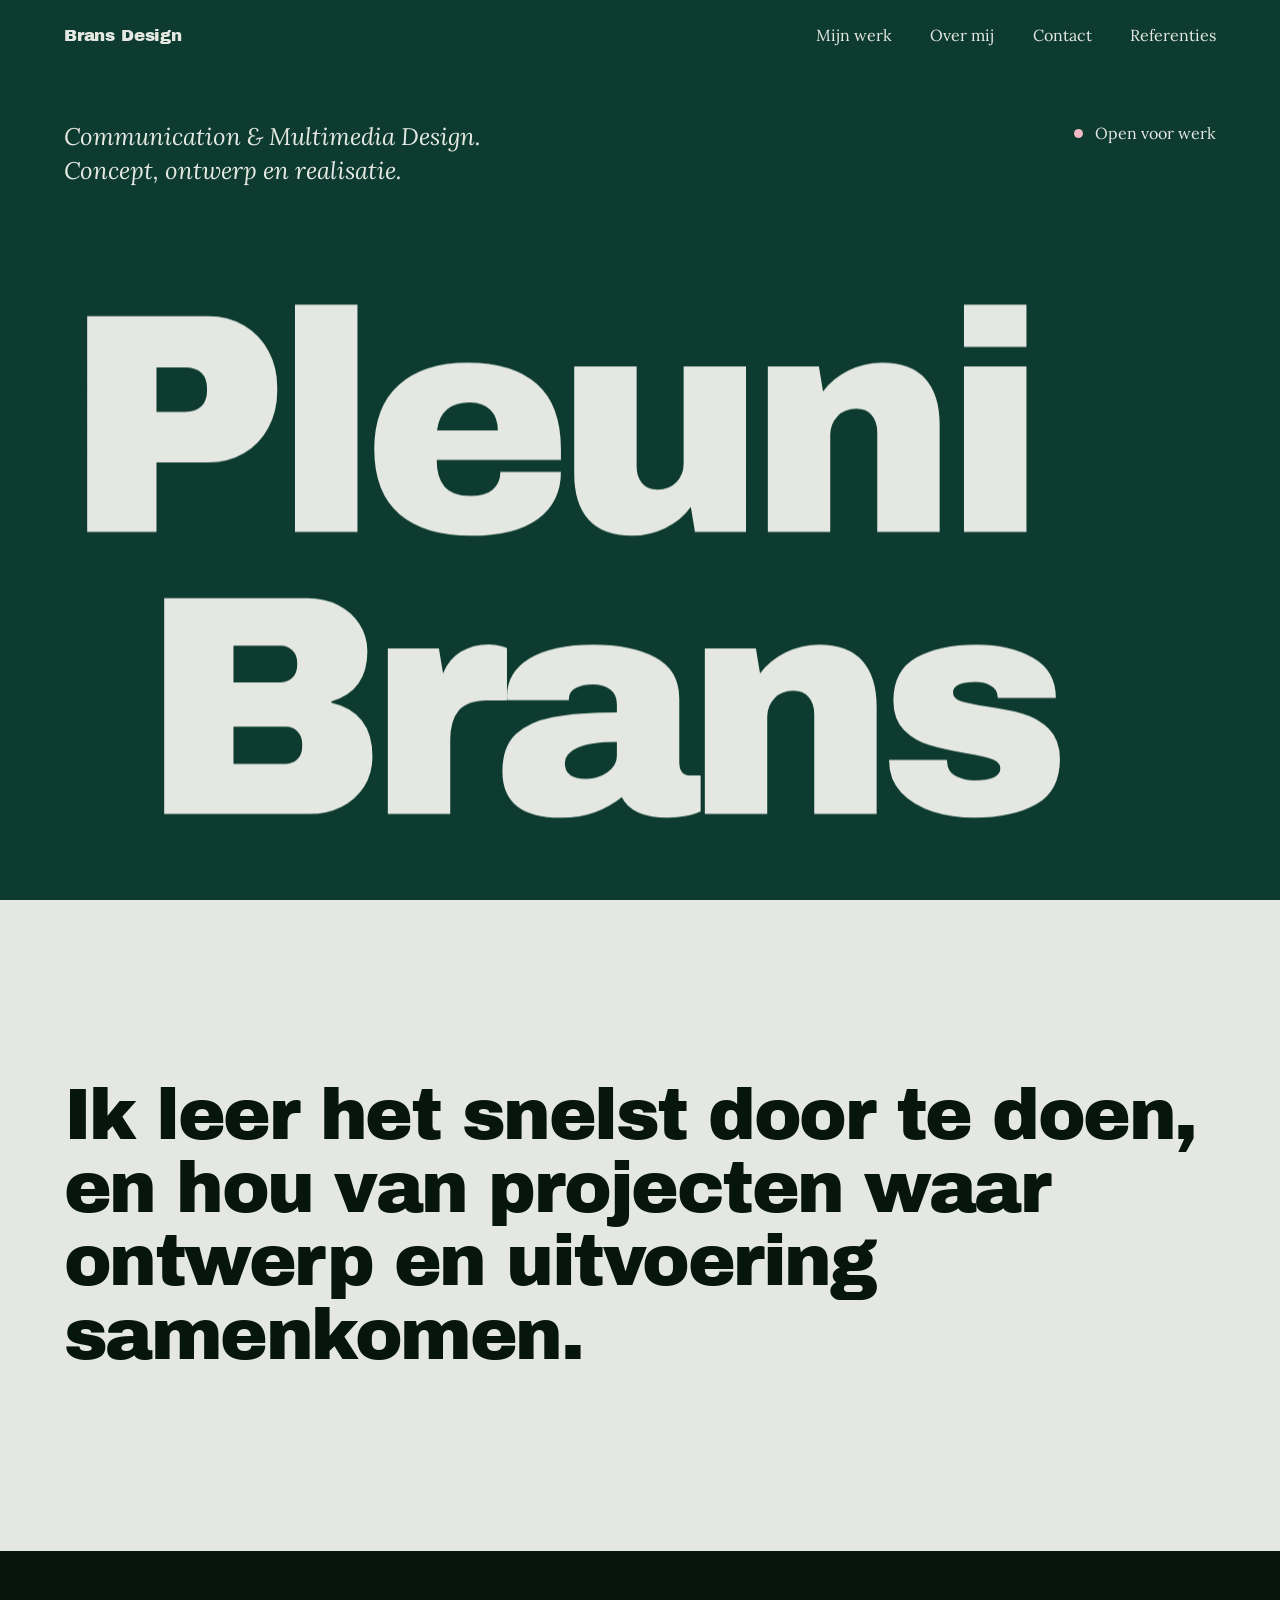
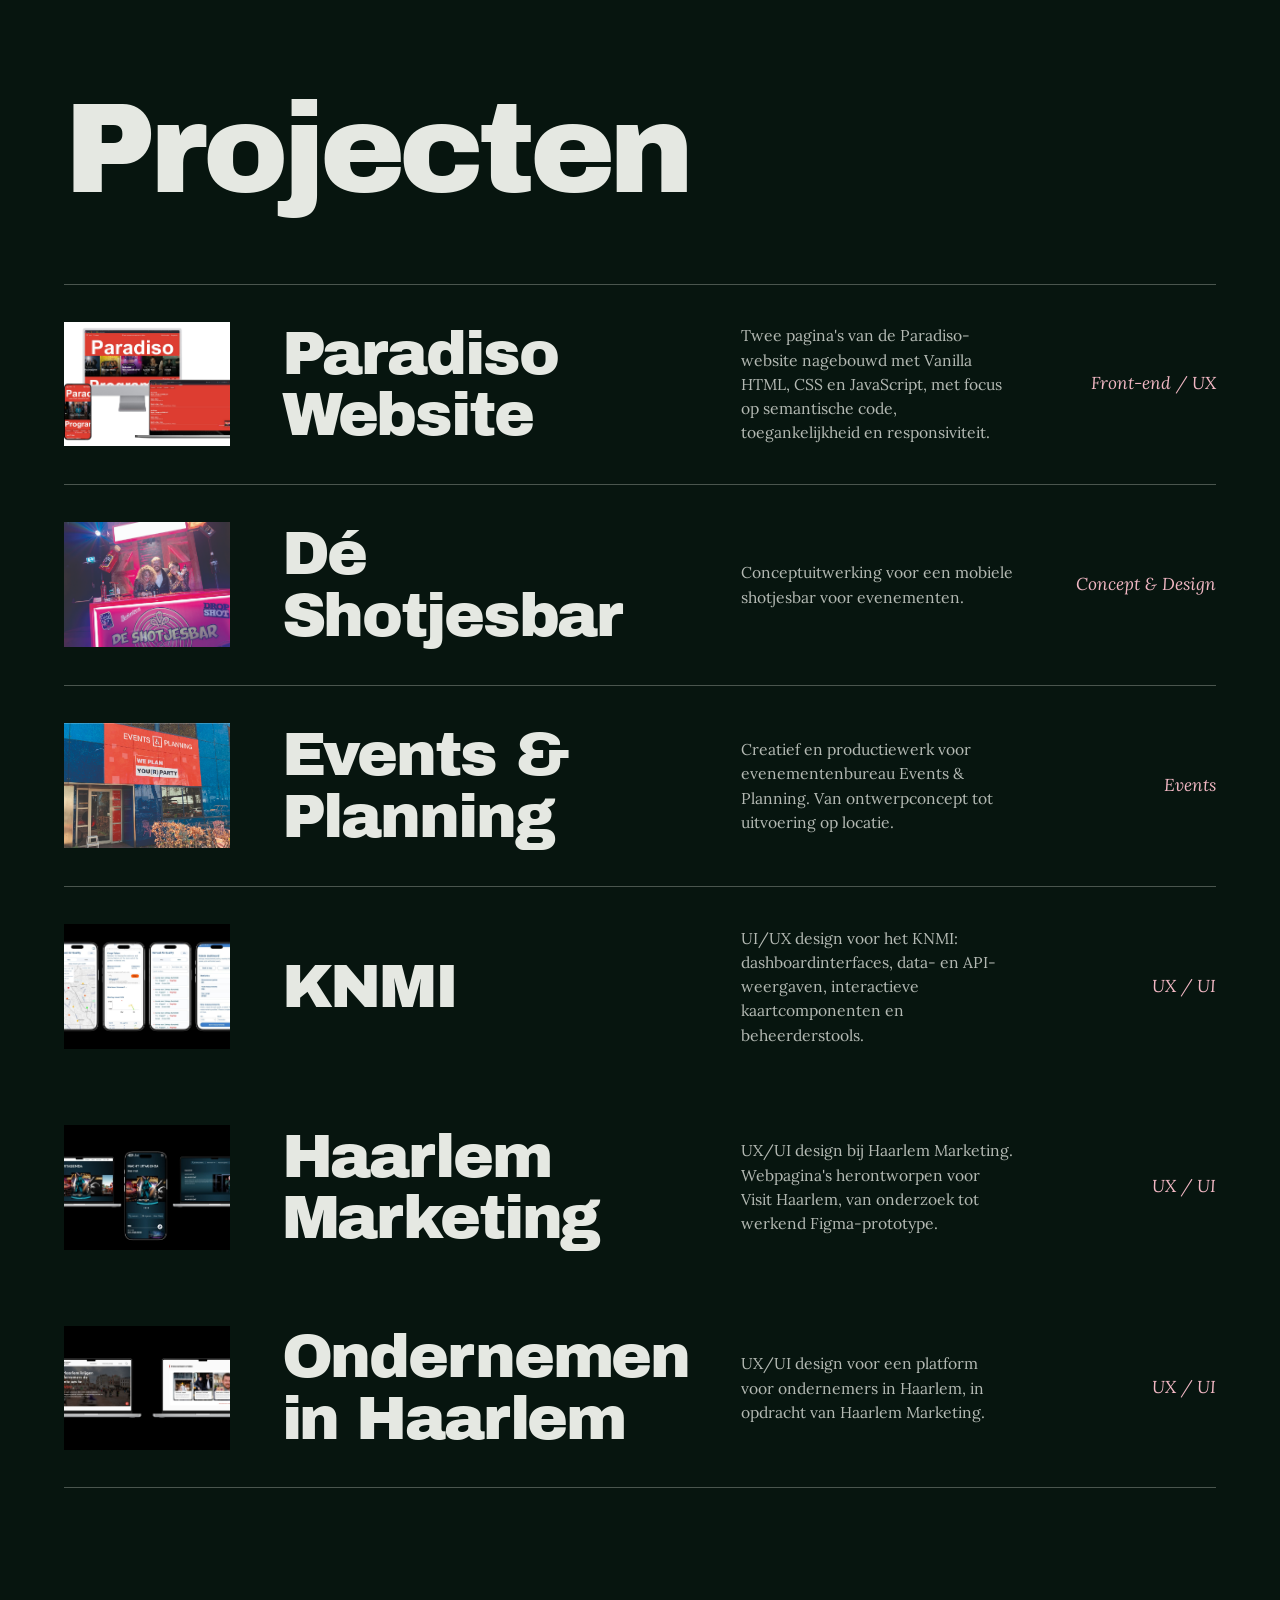
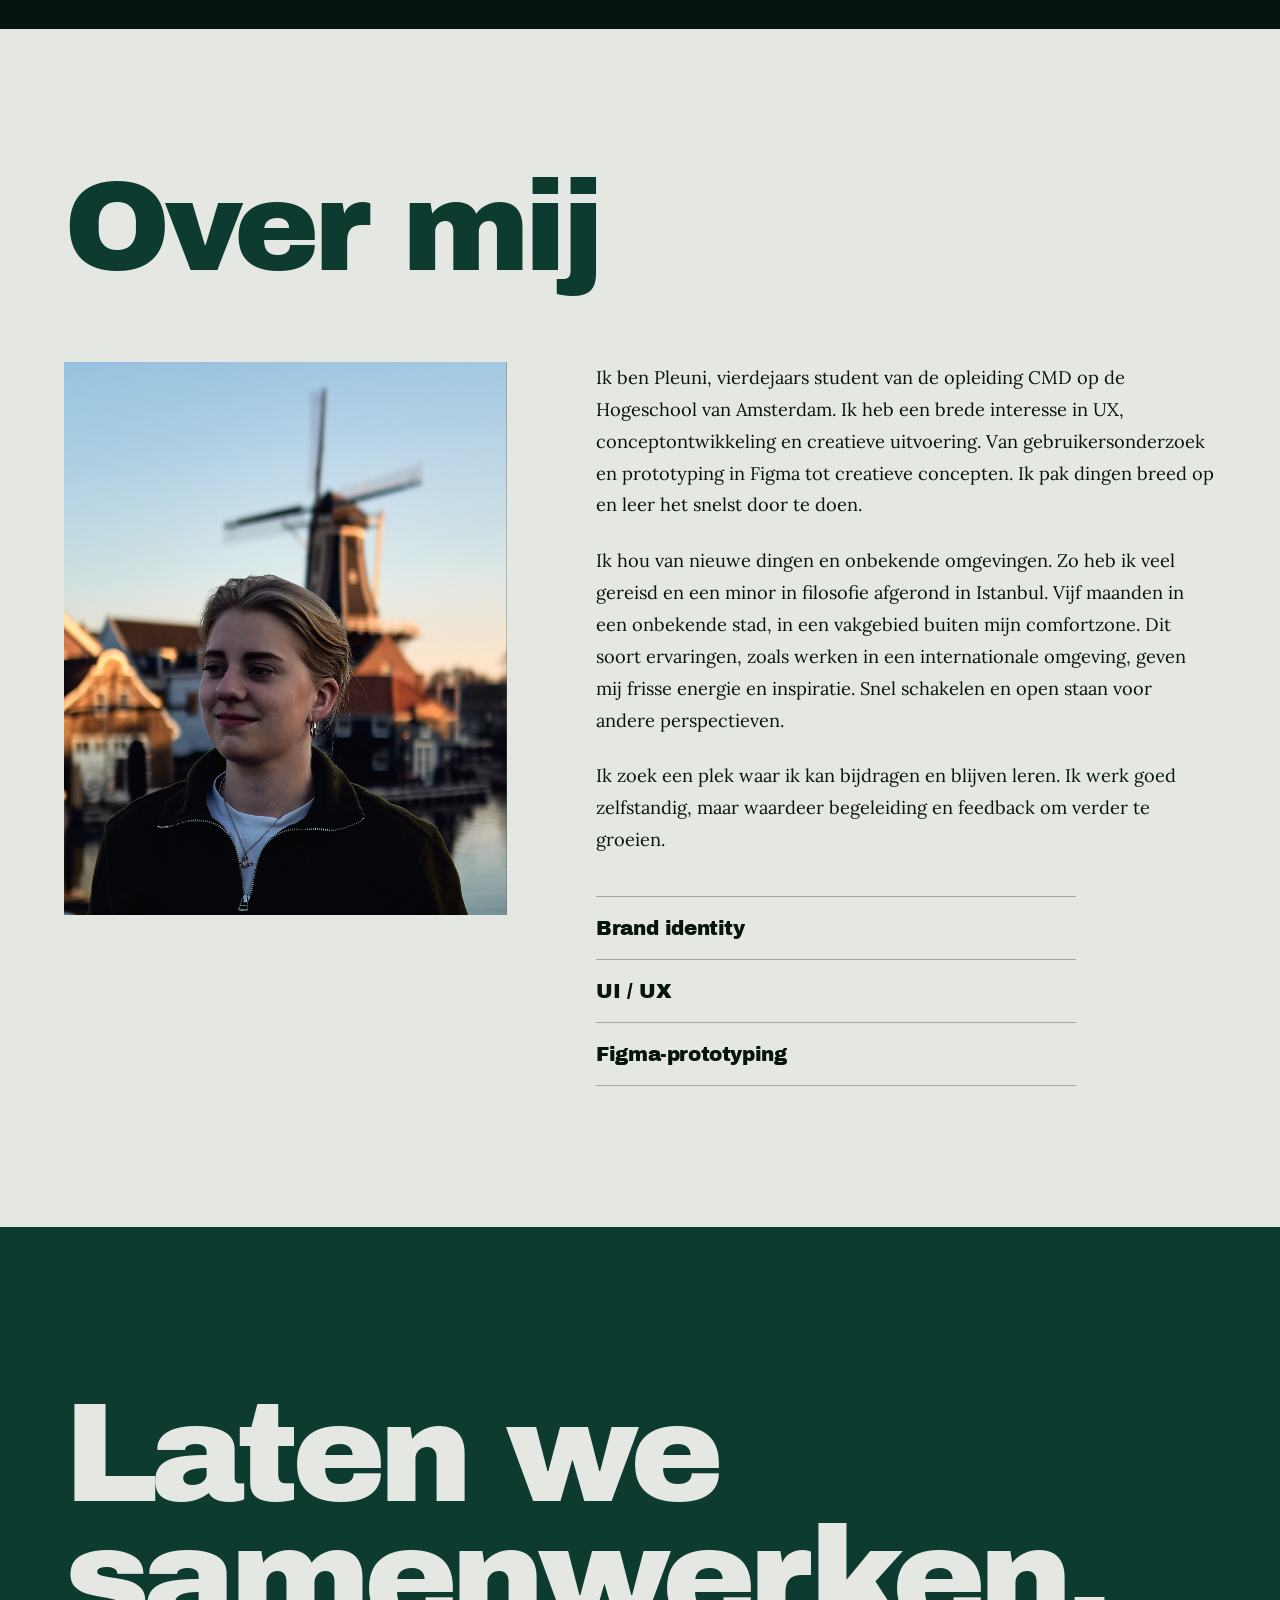
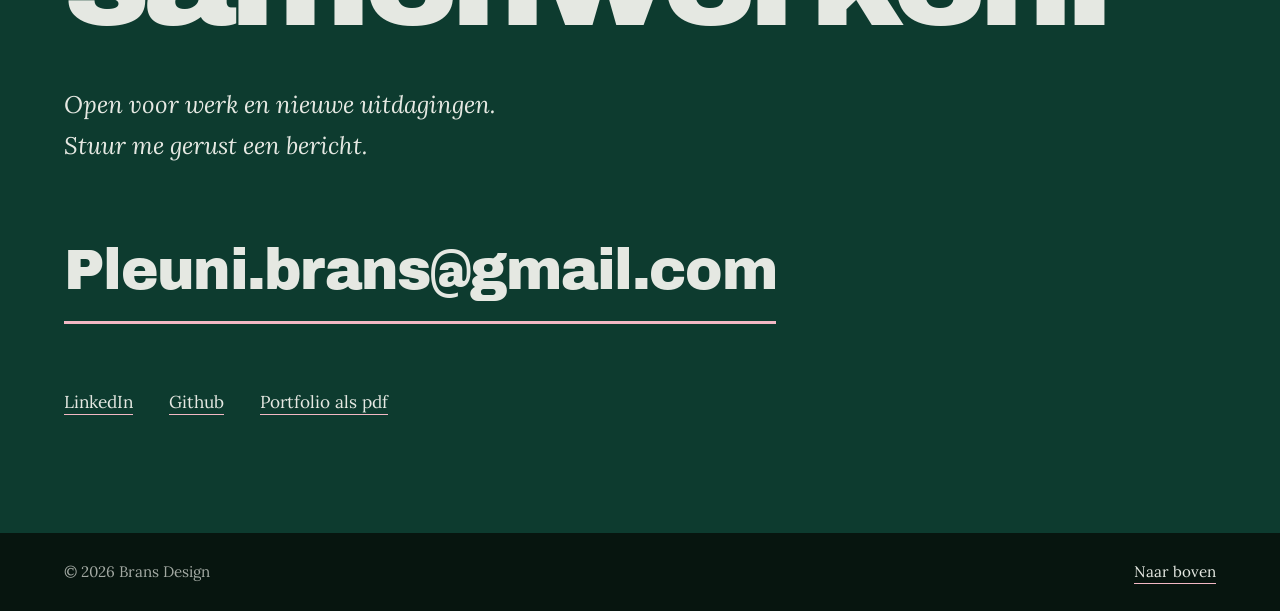
==== commit 9a0bdd2c: "Speelser: hoppende letters in de naam, kantelende projectfoto's, hover op vaardigheden" ====
--- a/index.html
+++ b/index.html
@@ -8,7 +8,7 @@
 <link rel="preconnect" href="https://fonts.googleapis.com">
 <link rel="preconnect" href="https://fonts.gstatic.com" crossorigin>
 <link href="https://fonts.googleapis.com/css2?family=Archivo+Black&family=Lora:ital,wght@0,400;0,500;0,700;1,400;1,500&display=swap" rel="stylesheet">
-<link rel="stylesheet" href="style.css?v=20261119c">
+<link rel="stylesheet" href="style.css?v=20261119d">
 </head>
 <body>
 <div class="progress" aria-hidden="true"></div>
@@ -111,6 +111,6 @@
 </main>
 
 <footer><span>© 2026 Brans Design</span><a class="tl" href="#" onclick="window.scrollTo({top:0});return false;">Naar boven</a></footer>
-<script src="script.js?v=20261119c"></script>
+<script src="script.js?v=20261119d"></script>
 </body>
 </html>
--- a/style.css
+++ b/style.css
@@ -12,7 +12,7 @@
   --ease:cubic-bezier(.2,.8,.2,1);
 }
 *,*::before,*::after{box-sizing:border-box;margin:0;padding:0}
-html{scroll-behavior:smooth}
+html{scroll-behavior:smooth;overflow-x:clip}
 body{font-family:var(--body);background:var(--night);color:var(--stone);font-size:1.08rem;line-height:1.7;-webkit-font-smoothing:antialiased;overflow-x:clip}
 img{display:block;max-width:100%}
 a{color:inherit}
@@ -43,12 +43,18 @@
 .status{display:flex;align-items:center;gap:12px;font-size:1rem}
 .status::before{content:"";width:9px;height:9px;border-radius:50%;background:var(--rose)}
 .hero h1{font-family:var(--head);font-weight:400;font-size:clamp(4.2rem,24.5vw,27rem);line-height:.84;letter-spacing:-.05em}
-.hero h1 .line{display:block;overflow:hidden;padding:.02em 0 .06em}
+.hero h1 .line{display:block;overflow:hidden;padding:.14em 0 .06em;margin-top:-.14em}
 .hero h1 .line span{display:inline-block;transform:translateY(105%);animation:rise 1.1s var(--ease) forwards;will-change:transform}
 .hero h1 .line:nth-child(2){padding-left:6vw}
 .hero h1 .line:nth-child(2) span{animation-delay:.12s}
 @keyframes rise{to{transform:none}}
+/* elke letter springt even op als je eroverheen gaat */
+.ch{display:inline-block;cursor:default;transition:transform .5s cubic-bezier(.3,1.7,.5,1),color .25s}
+.ch:hover{transform:translateY(-.08em) rotate(-5deg);color:var(--rose)}
+.ch:nth-child(even):hover{transform:translateY(-.08em) rotate(4deg)}
 @media(max-width:860px){.hero{padding-top:100px}.hero h1{font-size:clamp(4rem,26vw,9rem)}.hero h1 .line:nth-child(2){padding-left:9vw}}
+
+
 
 /* inleidende zin */
 .statement-sec{background:var(--stone);color:var(--night);padding:clamp(90px,14vw,200px) var(--pad)}
@@ -68,8 +74,8 @@
 .row p{font-size:.98rem;line-height:1.55;opacity:.78;max-width:40ch}
 .row .disc{font-style:italic;color:var(--rose);text-align:right}
 .row:hover h3,.row:focus-visible h3{transform:translateX(20px);color:var(--rose)}
-.row .thumb{display:block;width:100%;aspect-ratio:4/3;object-fit:cover;background:#000}
-.row:hover .thumb{filter:brightness(1.12)}
+.row .thumb{display:block;width:100%;aspect-ratio:4/3;object-fit:cover;background:#000;position:relative;transition:transform .55s cubic-bezier(.3,1.5,.5,1)}
+.row:hover .thumb,.row:focus-visible .thumb{transform:rotate(-3deg) scale(1.08);z-index:2}
 @media(max-width:800px){
   .row{grid-template-columns:1fr;gap:10px}
   .row h3{transform:none!important}
@@ -86,7 +92,8 @@
 .about-photo img{width:100%;height:100%;object-fit:cover;object-position:40% 50%}
 .about-text p{max-width:58ch;margin-bottom:1.3em;font-size:1.14rem;line-height:1.75}
 .skills{list-style:none;margin-top:40px;max-width:480px}
-.skills li{font-family:var(--head);font-size:1.25rem;letter-spacing:-.02em;padding:14px 0;border-top:1px solid rgba(7,21,15,.3)}
+.skills li{font-family:var(--head);font-size:1.25rem;letter-spacing:-.02em;padding:14px 0;border-top:1px solid rgba(7,21,15,.3);transition:padding-left .4s cubic-bezier(.3,1.5,.5,1),background .3s}
+.skills li:hover{padding-left:18px;background:var(--rose)}
 .skills li:last-child{border-bottom:1px solid rgba(7,21,15,.3)}
 @media(max-width:860px){.about-grid{grid-template-columns:1fr}.about-photo{position:relative;top:auto;max-width:340px;margin:0 16px 0 0}}
 
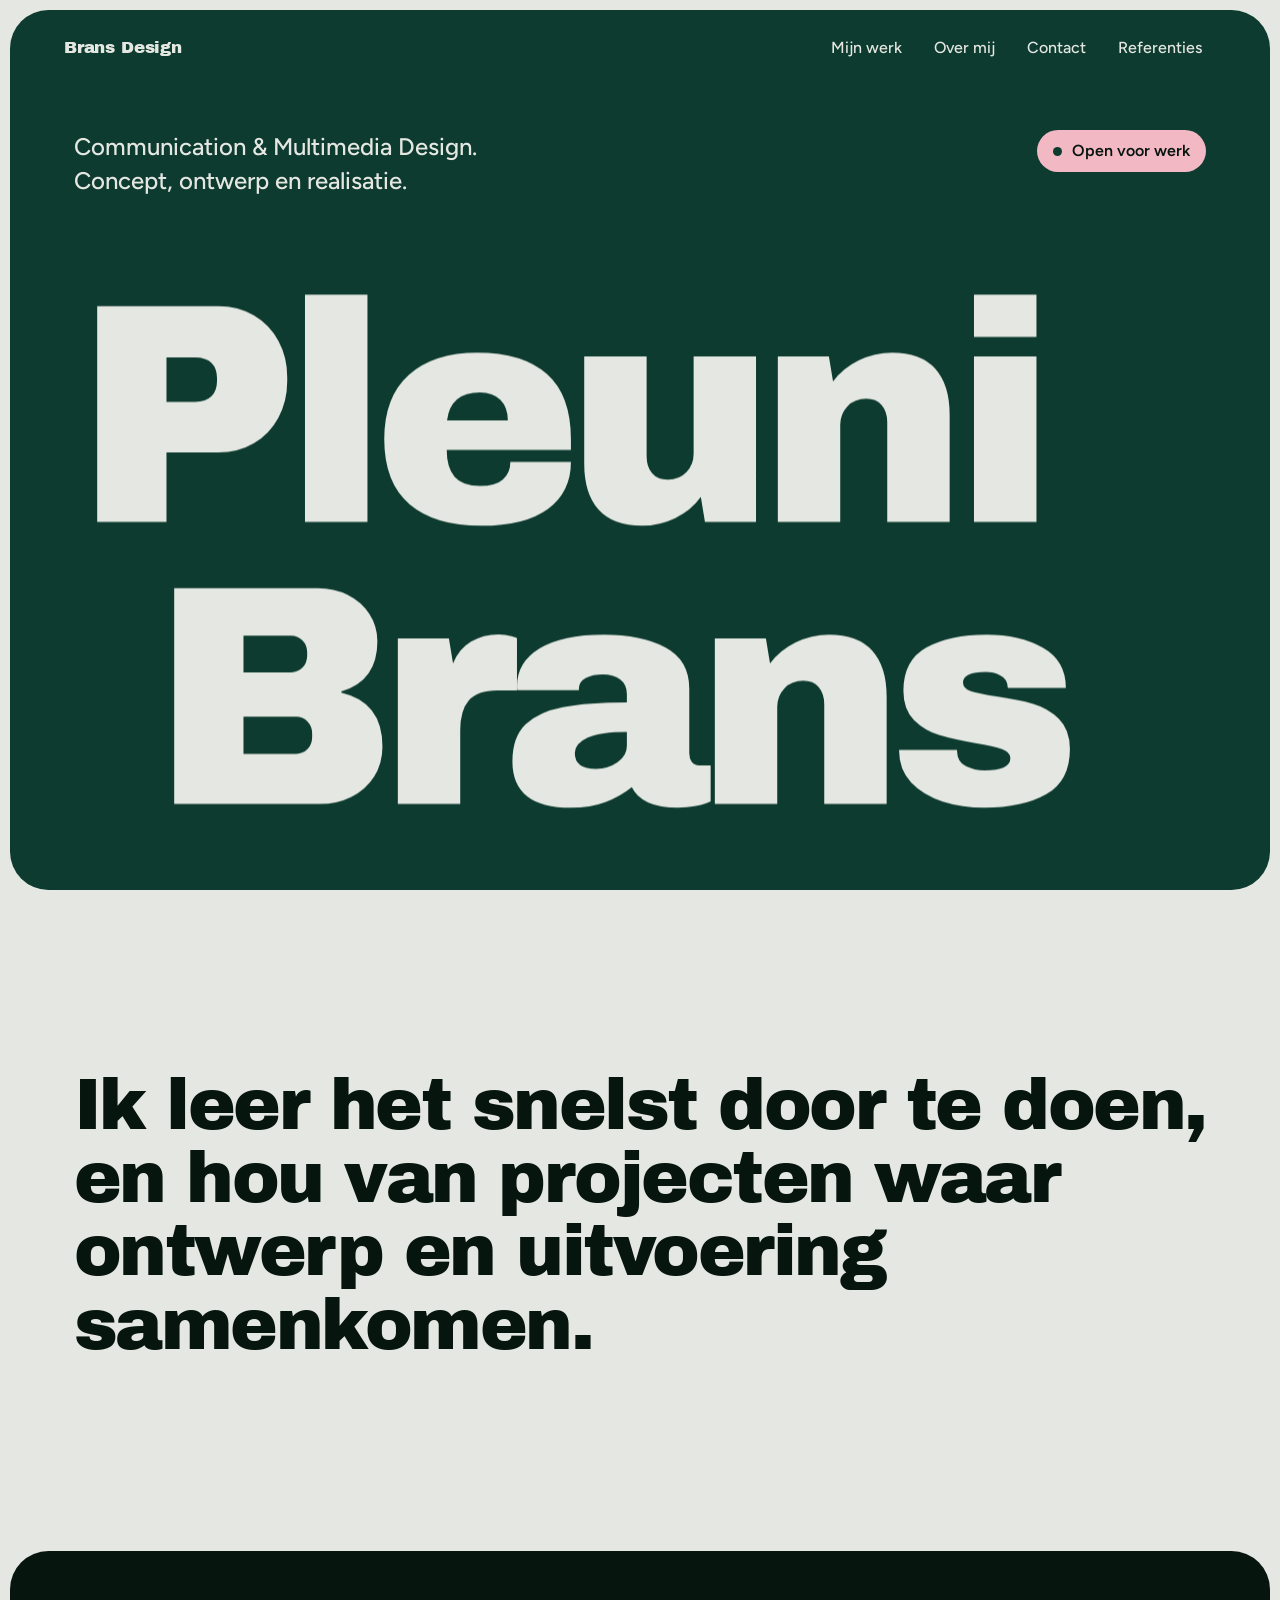
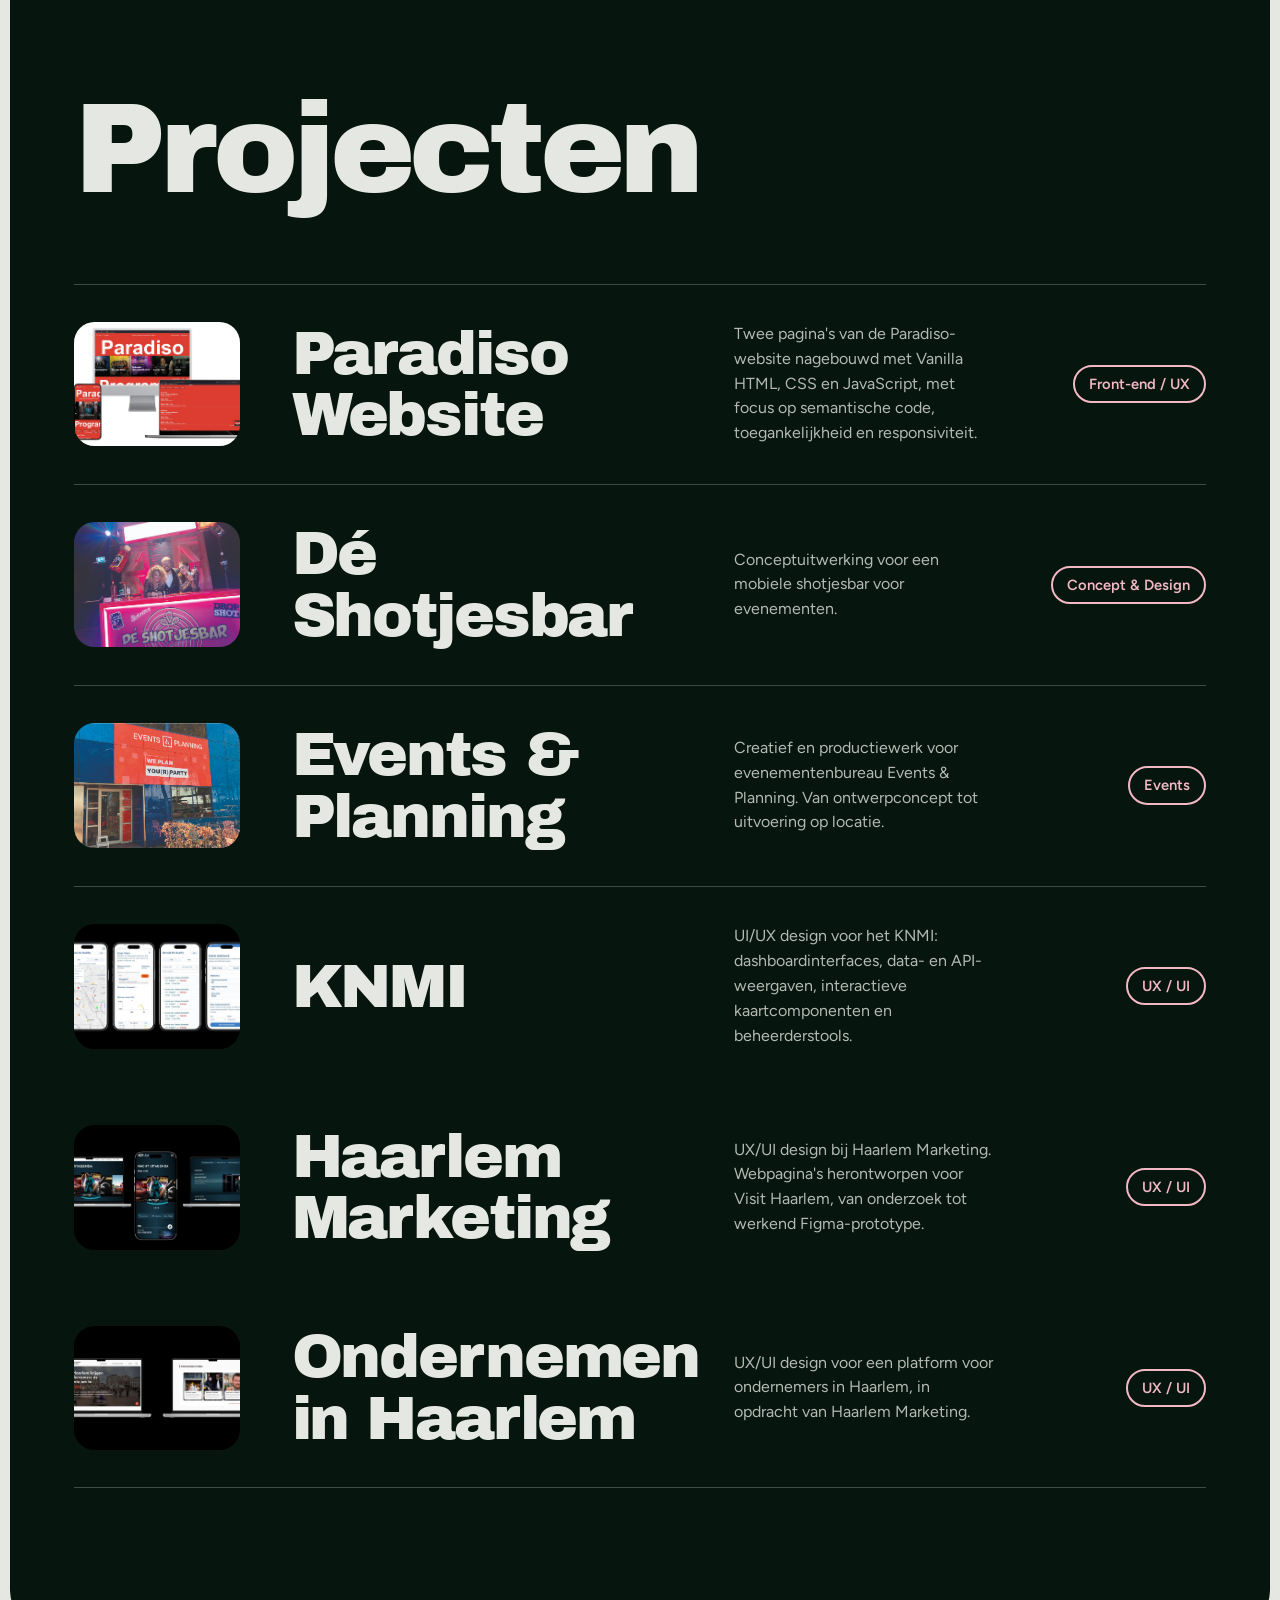
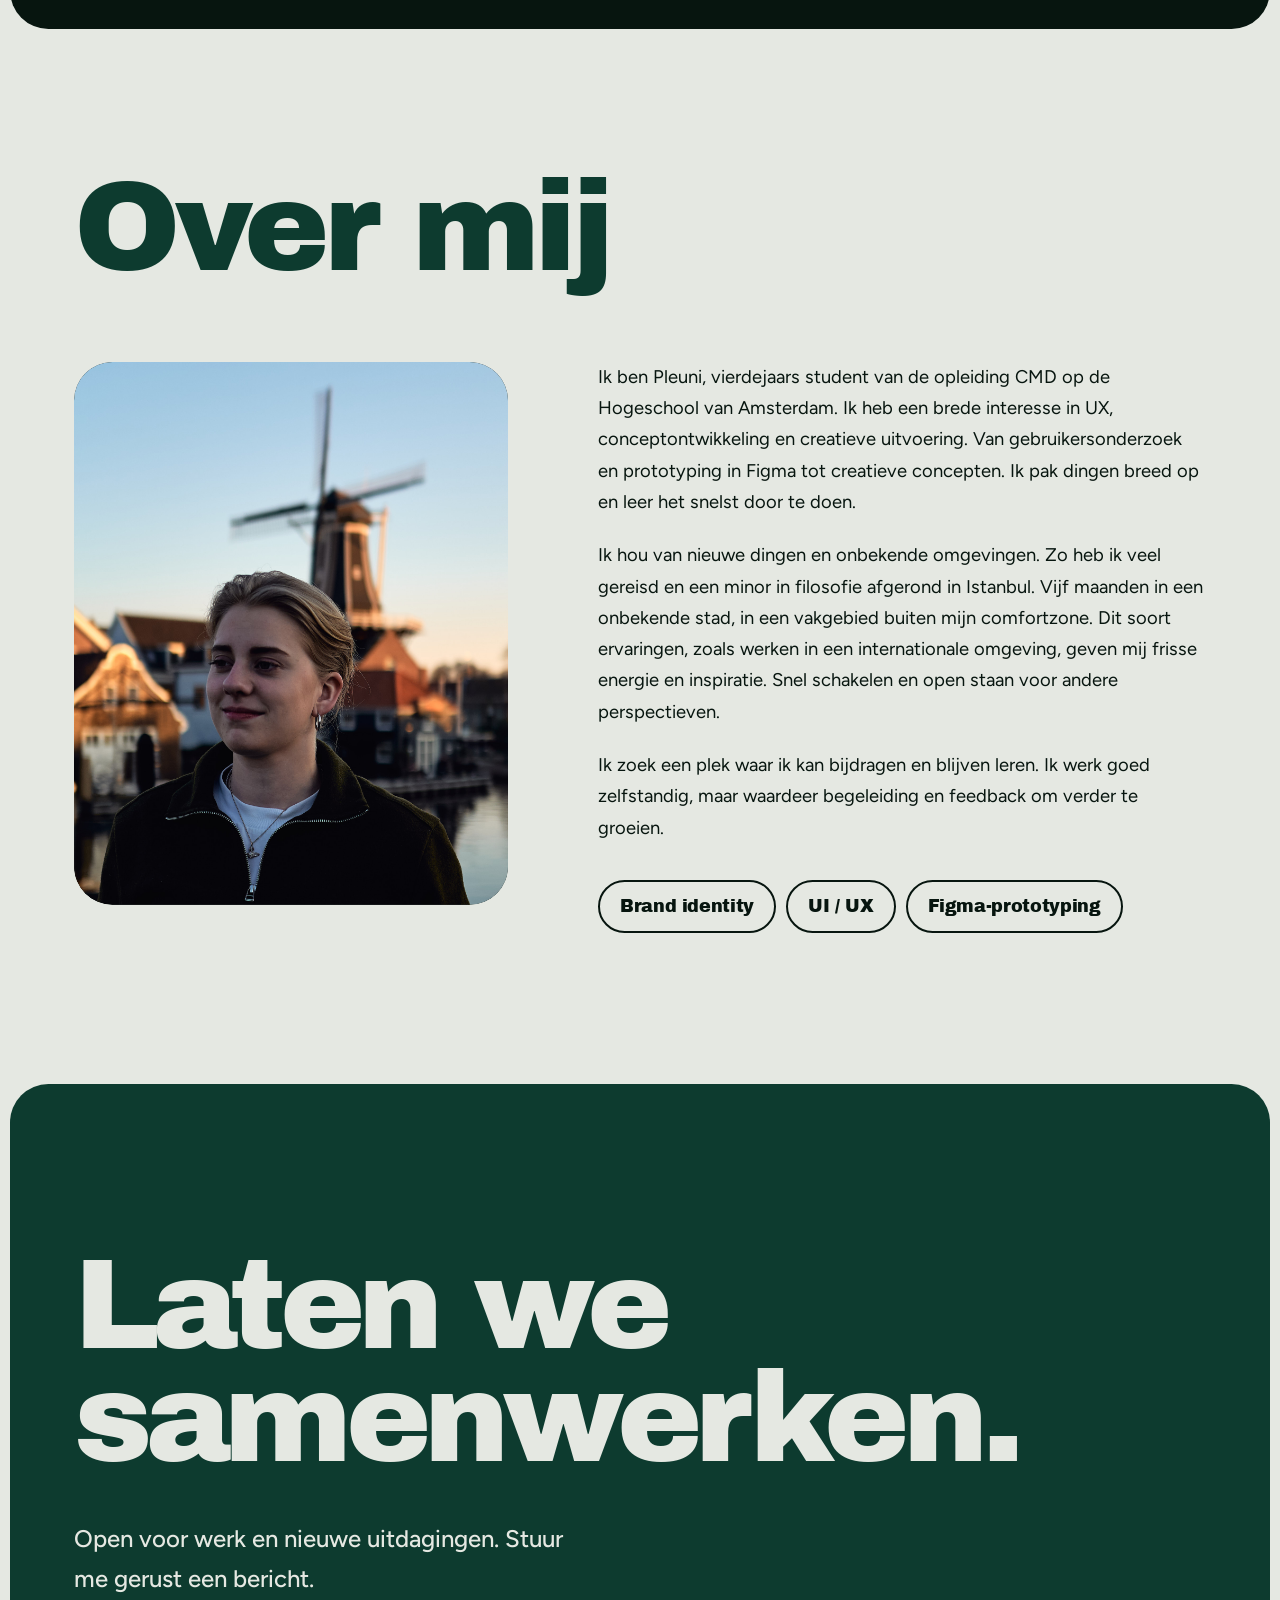
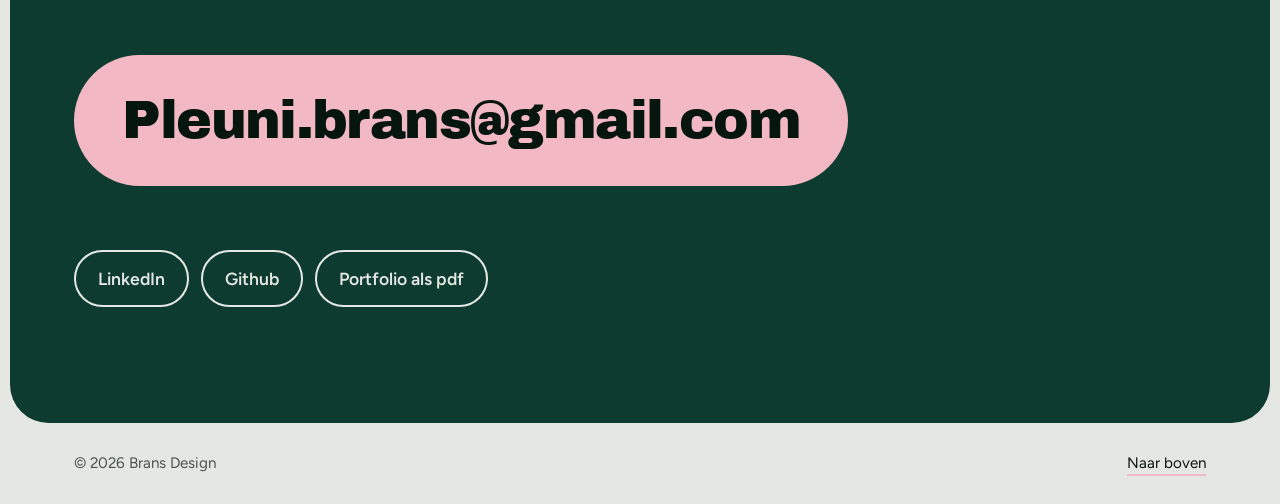
==== commit b2df6302: "Vriendelijker: ronde panelen, pill-knoppen, Figtree als tekstletter" ====
--- a/index.html
+++ b/index.html
@@ -7,8 +7,8 @@
 <meta name="description" content="Pleuni Brans, Communication & Multimedia Design. UX/UI, concept en creatieve uitvoering. Open voor werk en nieuwe uitdagingen.">
 <link rel="preconnect" href="https://fonts.googleapis.com">
 <link rel="preconnect" href="https://fonts.gstatic.com" crossorigin>
-<link href="https://fonts.googleapis.com/css2?family=Archivo+Black&family=Lora:ital,wght@0,400;0,500;0,700;1,400;1,500&display=swap" rel="stylesheet">
-<link rel="stylesheet" href="style.css?v=20261119d">
+<link href="https://fonts.googleapis.com/css2?family=Archivo+Black&family=Figtree:ital,wght@0,400;0,500;0,600;1,400&display=swap" rel="stylesheet">
+<link rel="stylesheet" href="style.css?v=20261124a">
 </head>
 <body>
 <div class="progress" aria-hidden="true"></div>
@@ -103,14 +103,14 @@
   <p class="sub">Open voor werk en nieuwe uitdagingen. Stuur me gerust een bericht.</p>
   <a class="mail" href="mailto:pleuni.brans@gmail.com">Pleuni.brans@gmail.com</a>
   <div class="more">
-    <a class="tl" href="https://www.linkedin.com/in/pleuni-brans-8067a91b9/" target="_blank" rel="noopener">LinkedIn</a>
-    <a class="tl" href="https://github.com/PleuniBrans" target="_blank" rel="noopener">Github</a>
-    <a class="tl" href="Pleuni-Brans-Portfolio.pdf" download>Portfolio als pdf</a>
+    <a class="pill" href="https://www.linkedin.com/in/pleuni-brans-8067a91b9/" target="_blank" rel="noopener">LinkedIn</a>
+    <a class="pill" href="https://github.com/PleuniBrans" target="_blank" rel="noopener">Github</a>
+    <a class="pill" href="Pleuni-Brans-Portfolio.pdf" download>Portfolio als pdf</a>
   </div>
 </section>
 </main>
 
 <footer><span>© 2026 Brans Design</span><a class="tl" href="#" onclick="window.scrollTo({top:0});return false;">Naar boven</a></footer>
-<script src="script.js?v=20261119d"></script>
+<script src="script.js?v=20261124a"></script>
 </body>
 </html>
--- a/style.css
+++ b/style.css
@@ -1,134 +1,153 @@
 /* Brans Design — portfolio van Pleuni Brans
-   Bosgroen, steengrijs en zachtroze. Archivo Black voor koppen, Lora voor tekst. */
+   Bosgroen, steengrijs en zachtroze. Archivo Black voor koppen, Figtree voor tekst.
+   Ronde panelen en pills: vriendelijk, met stevige koppen. */
 
 :root{
   --deep:#0D3B2F;
   --night:#07150F;
   --stone:#E5E8E2;
+  --paper:#F3F5F0;
   --rose:#F2B8C4;
   --head:"Archivo Black","Arial Black",system-ui,sans-serif;
-  --body:"Lora",Georgia,"Times New Roman",serif;
+  --body:"Figtree",system-ui,-apple-system,"Segoe UI",sans-serif;
   --pad:clamp(20px,5vw,80px);
+  --gap:10px;                       /* ruimte rond de panelen */
+  --r-panel:clamp(22px,3vw,40px);   /* grote vlakken */
+  --r-img:clamp(14px,1.6vw,22px);   /* foto's */
   --ease:cubic-bezier(.2,.8,.2,1);
+  --spring:cubic-bezier(.3,1.6,.5,1);
 }
 *,*::before,*::after{box-sizing:border-box;margin:0;padding:0}
 html{scroll-behavior:smooth;overflow-x:clip}
-body{font-family:var(--body);background:var(--night);color:var(--stone);font-size:1.08rem;line-height:1.7;-webkit-font-smoothing:antialiased;overflow-x:clip}
+body{font-family:var(--body);background:var(--stone);color:var(--night);font-size:1.1rem;line-height:1.65;-webkit-font-smoothing:antialiased;overflow-x:clip}
 img{display:block;max-width:100%}
 a{color:inherit}
-:focus-visible{outline:2px solid var(--rose);outline-offset:4px}
+:focus-visible{outline:3px solid var(--rose);outline-offset:4px;border-radius:6px}
 ::selection{background:var(--rose);color:var(--night)}
 
-/* voortgang: een dunne messing lijn bovenaan */
-.progress{position:fixed;top:0;left:0;height:2px;width:100%;background:var(--rose);transform-origin:0 50%;transform:scaleX(0);z-index:120}
+/* panelen: donkere vlakken zweven met ronde hoeken op de lichte achtergrond */
+.panel,.hero,.work,.contact,.ref-hero,.p-hero,.next{margin:var(--gap) var(--gap) 0;border-radius:var(--r-panel);overflow:hidden}
 
-/* navigatie */
-.nav{position:fixed;top:0;left:0;right:0;z-index:100;display:flex;justify-content:space-between;align-items:center;gap:20px;padding:22px var(--pad);transition:background .4s,padding .4s}
-.nav.solid{background:rgba(7,21,15,.92);backdrop-filter:blur(8px);padding-top:14px;padding-bottom:14px}
-.nav .logo{font-family:var(--head);font-size:1.05rem;letter-spacing:-.01em;text-decoration:none;color:var(--stone)}
-.nav .links{display:flex;gap:clamp(16px,3vw,40px)}
-.nav a.link{text-decoration:none;color:var(--stone);font-size:1rem;background:linear-gradient(var(--rose),var(--rose)) 0 100%/0 1px no-repeat;padding-bottom:2px;transition:background-size .4s var(--ease)}
-.nav a.link:hover,.nav a.link[aria-current="page"]{background-size:100% 1px}
-@media(max-width:620px){.nav{flex-wrap:wrap;gap:4px 20px;padding:14px 20px}.nav .logo{flex-basis:100%}.nav a.link{font-size:.92rem}}
+/* voortgang */
+.progress{position:fixed;top:0;left:0;height:3px;width:100%;background:var(--rose);transform-origin:0 50%;transform:scaleX(0);z-index:120;border-radius:0 3px 3px 0}
 
-/* tekstlinks */
-.tl{text-decoration:underline;text-decoration-color:var(--rose);text-decoration-thickness:1px;text-underline-offset:6px;transition:color .3s,text-decoration-color .3s}
+/* navigatie: wordt een zwevende pill zodra je scrolt */
+.nav{position:fixed;top:var(--gap);left:var(--gap);right:var(--gap);z-index:100;display:flex;justify-content:space-between;align-items:center;gap:20px;padding:18px calc(var(--pad) - var(--gap));border-radius:999px;color:var(--stone);transition:background .4s,padding .4s,box-shadow .4s}
+.nav.solid{background:rgba(7,21,15,.9);backdrop-filter:blur(10px);padding-top:10px;padding-bottom:10px}
+.nav .logo{font-family:var(--head);font-size:1.05rem;letter-spacing:-.01em;text-decoration:none}
+.nav .links{display:flex;gap:4px}
+.nav a.link{text-decoration:none;white-space:nowrap;font-size:1rem;font-weight:500;padding:7px 14px;border-radius:999px;transition:background .25s,color .25s}
+.nav a.link:hover{background:rgba(229,232,226,.14)}
+.nav a.link[aria-current="page"]{background:var(--rose);color:var(--night)}
+@media(max-width:620px){
+  .nav{flex-wrap:wrap;gap:4px 0;padding:12px 14px;border-radius:24px}
+  .nav .logo{flex-basis:100%;padding-left:8px}
+  .nav .links{gap:0;margin-left:-2px}
+  .nav a.link{font-size:.88rem;padding:5px 8px}
+}
+
+/* tekstlinks en pill-knoppen */
+.tl{text-decoration:underline;text-decoration-color:var(--rose);text-decoration-thickness:2px;text-underline-offset:6px;transition:color .3s}
 .tl:hover{color:var(--rose)}
+.pill{display:inline-flex;align-items:center;gap:8px;font-weight:600;text-decoration:none;padding:12px 22px;border-radius:999px;border:2px solid currentColor;transition:background .25s,color .25s,transform .45s var(--spring)}
+.pill:hover{background:var(--rose);border-color:var(--rose);color:var(--night);transform:rotate(-3deg)}
 
 /* hero: alleen letters */
-.hero{background:var(--deep);min-height:100svh;padding:120px var(--pad) 40px;display:flex;flex-direction:column;justify-content:space-between;gap:48px;overflow:hidden}
+.hero{background:var(--deep);color:var(--stone);min-height:calc(100svh - 2 * var(--gap));padding:120px var(--pad) 40px;display:flex;flex-direction:column;justify-content:space-between;gap:48px}
 .hero-top{display:flex;flex-wrap:wrap;justify-content:space-between;align-items:flex-start;gap:20px 40px;opacity:0;animation:fadein .9s 1s forwards}
 @keyframes fadein{to{opacity:1}}
-.hero-top p{font-style:italic;font-size:clamp(1.15rem,1.9vw,1.5rem);line-height:1.4;max-width:30ch}
-.status{display:flex;align-items:center;gap:12px;font-size:1rem}
-.status::before{content:"";width:9px;height:9px;border-radius:50%;background:var(--rose)}
+.hero-top p{font-size:clamp(1.15rem,1.9vw,1.5rem);line-height:1.4;max-width:30ch;font-weight:500}
+.status{display:inline-flex;align-items:center;gap:10px;font-size:1rem;font-weight:600;background:var(--rose);color:var(--night);padding:8px 16px;border-radius:999px}
+.status::before{content:"";width:9px;height:9px;border-radius:50%;background:var(--deep);animation:blink 2.4s ease-in-out infinite}
+@keyframes blink{50%{opacity:.25}}
 .hero h1{font-family:var(--head);font-weight:400;font-size:clamp(4.2rem,24.5vw,27rem);line-height:.84;letter-spacing:-.05em}
 .hero h1 .line{display:block;overflow:hidden;padding:.14em 0 .06em;margin-top:-.14em}
-.hero h1 .line span{display:inline-block;transform:translateY(105%);animation:rise 1.1s var(--ease) forwards;will-change:transform}
+.hero h1 .line span{display:inline-block;white-space:nowrap;transform:translateY(105%);animation:rise 1.1s var(--ease) forwards;will-change:transform}
 .hero h1 .line:nth-child(2){padding-left:6vw}
 .hero h1 .line:nth-child(2) span{animation-delay:.12s}
 @keyframes rise{to{transform:none}}
 /* elke letter springt even op als je eroverheen gaat */
-.ch{display:inline-block;cursor:default;transition:transform .5s cubic-bezier(.3,1.7,.5,1),color .25s}
+.ch{display:inline-block;cursor:default;transition:transform .5s var(--spring),color .25s}
 .ch:hover{transform:translateY(-.08em) rotate(-5deg);color:var(--rose)}
 .ch:nth-child(even):hover{transform:translateY(-.08em) rotate(4deg)}
-@media(max-width:860px){.hero{padding-top:100px}.hero h1{font-size:clamp(4rem,26vw,9rem)}.hero h1 .line:nth-child(2){padding-left:9vw}}
-
-
+@media(max-width:860px){.hero{padding-top:130px}.hero h1{font-size:clamp(3.4rem,23vw,9rem)}.hero h1 .line:nth-child(2){padding-left:9vw}}
 
 /* inleidende zin */
-.statement-sec{background:var(--stone);color:var(--night);padding:clamp(90px,14vw,200px) var(--pad)}
+.statement-sec{padding:clamp(90px,14vw,200px) calc(var(--pad) + var(--gap))}
 .statement{font-family:var(--head);font-weight:400;font-size:clamp(2rem,5.6vw,5.6rem);line-height:1.02;letter-spacing:-.035em;max-width:17em}
 .statement .w{opacity:.16;transition:opacity .3s}
 .statement .w.on{opacity:1}
 
-/* projecten als expositielijst */
-.work{background:var(--night);padding:clamp(80px,11vw,160px) var(--pad)}
+/* projecten */
+.work{background:var(--night);color:var(--stone);padding:clamp(80px,11vw,160px) var(--pad)}
 .sec-title{font-family:var(--head);font-weight:400;font-size:clamp(3rem,10vw,10rem);line-height:.9;letter-spacing:-.045em;margin-bottom:clamp(36px,6vw,80px)}
 .list{position:relative}
-.row{position:relative;display:grid;grid-template-columns:clamp(110px,13vw,200px) minmax(0,1.5fr) minmax(0,1fr) 9.5rem;align-items:center;gap:8px clamp(20px,4vw,64px);padding:clamp(22px,3vw,38px) 0;text-decoration:none}
-.row::before{content:"";position:absolute;top:0;left:0;right:0;height:1px;background:rgba(229,232,226,.3);transform:scaleX(0);transform-origin:left;transition:transform 1.1s var(--ease)}
+.row{position:relative;display:grid;grid-template-columns:clamp(110px,13vw,200px) minmax(0,1.5fr) minmax(0,1fr) 10rem;align-items:center;gap:8px clamp(20px,4vw,64px);padding:clamp(22px,3vw,38px) 0;text-decoration:none}
+.row::before{content:"";position:absolute;top:0;left:0;right:0;height:1px;background:rgba(229,232,226,.25);transform:scaleX(0);transform-origin:left;transition:transform 1.1s var(--ease)}
 .row.in::before{transform:none}
-.list .row:last-child::after{content:"";position:absolute;bottom:0;left:0;right:0;height:1px;background:rgba(229,232,226,.3)}
+.list .row:last-child::after{content:"";position:absolute;bottom:0;left:0;right:0;height:1px;background:rgba(229,232,226,.25)}
 .row h3{font-family:var(--head);font-weight:400;font-size:clamp(1.9rem,4.8vw,4.6rem);line-height:1;letter-spacing:-.035em;transition:transform .5s var(--ease),color .3s}
-.row p{font-size:.98rem;line-height:1.55;opacity:.78;max-width:40ch}
-.row .disc{font-style:italic;color:var(--rose);text-align:right}
+.row p{font-size:1rem;line-height:1.55;opacity:.78;max-width:40ch}
+.row .disc{justify-self:end;font-size:.92rem;font-weight:600;color:var(--rose);border:2px solid currentColor;border-radius:999px;padding:5px 14px;white-space:nowrap;transition:background .25s,color .25s}
 .row:hover h3,.row:focus-visible h3{transform:translateX(20px);color:var(--rose)}
-.row .thumb{display:block;width:100%;aspect-ratio:4/3;object-fit:cover;background:#000;position:relative;transition:transform .55s cubic-bezier(.3,1.5,.5,1)}
+.row:hover .disc,.row:focus-visible .disc{background:var(--rose);color:var(--night);border-color:var(--rose)}
+.row .thumb{display:block;width:100%;aspect-ratio:4/3;object-fit:cover;background:#000;border-radius:var(--r-img);position:relative;transition:transform .55s var(--spring)}
 .row:hover .thumb,.row:focus-visible .thumb{transform:rotate(-3deg) scale(1.08);z-index:2}
 @media(max-width:800px){
   .row{grid-template-columns:1fr;gap:10px}
   .row h3{transform:none!important}
+  .row .disc{justify-self:start}
   .row .thumb{order:5;aspect-ratio:16/10;margin-top:6px}
 }
 
 /* over mij */
-.about{background:var(--stone);color:var(--night);padding:clamp(80px,11vw,160px) var(--pad)}
+.about{padding:clamp(80px,11vw,160px) calc(var(--pad) + var(--gap))}
 .about .sec-title{color:var(--deep)}
 .about-grid{display:grid;grid-template-columns:5fr 7fr;gap:clamp(32px,7vw,110px);align-items:start}
 .about-photo{position:sticky;top:100px;width:100%;max-width:460px}
-.about-photo .img{position:relative;overflow:hidden;aspect-ratio:4/5;background:var(--night);clip-path:inset(0 0 100% 0);transition:clip-path 1.2s var(--ease)}
-.about-photo.in .img{clip-path:inset(0)}
+.about-photo .img{position:relative;overflow:hidden;aspect-ratio:4/5;background:var(--night);border-radius:var(--r-panel);clip-path:inset(0 0 100% 0 round var(--r-panel));transition:clip-path 1.2s var(--ease)}
+.about-photo.in .img{clip-path:inset(0 round var(--r-panel))}
 .about-photo img{width:100%;height:100%;object-fit:cover;object-position:40% 50%}
-.about-text p{max-width:58ch;margin-bottom:1.3em;font-size:1.14rem;line-height:1.75}
-.skills{list-style:none;margin-top:40px;max-width:480px}
-.skills li{font-family:var(--head);font-size:1.25rem;letter-spacing:-.02em;padding:14px 0;border-top:1px solid rgba(7,21,15,.3);transition:padding-left .4s cubic-bezier(.3,1.5,.5,1),background .3s}
-.skills li:hover{padding-left:18px;background:var(--rose)}
-.skills li:last-child{border-bottom:1px solid rgba(7,21,15,.3)}
-@media(max-width:860px){.about-grid{grid-template-columns:1fr}.about-photo{position:relative;top:auto;max-width:340px;margin:0 16px 0 0}}
+.about-text p{max-width:58ch;margin-bottom:1.2em;font-size:1.15rem;line-height:1.7}
+.skills{list-style:none;margin-top:36px;display:flex;flex-wrap:wrap;gap:10px}
+.skills li{font-family:var(--head);font-size:1.1rem;letter-spacing:-.02em;padding:10px 20px;border:2px solid var(--night);border-radius:999px;transition:transform .45s var(--spring),background .25s}
+.skills li:hover{transform:rotate(-4deg) translateY(-3px);background:var(--rose)}
+.skills li:nth-child(even):hover{transform:rotate(3deg) translateY(-3px)}
+@media(max-width:860px){.about-grid{grid-template-columns:1fr}.about-photo{position:relative;top:auto;max-width:340px}}
 
 /* contact */
-.contact{background:var(--deep);padding:clamp(90px,13vw,190px) var(--pad) clamp(70px,9vw,120px)}
-.contact h2{font-family:var(--head);font-weight:400;font-size:clamp(3rem,11vw,11.5rem);line-height:.88;letter-spacing:-.05em}
-.contact .sub{font-style:italic;font-size:clamp(1.15rem,1.9vw,1.5rem);margin:clamp(24px,4vw,44px) 0 clamp(30px,5vw,56px);max-width:34ch}
-.mail{display:inline-block;font-family:var(--head);font-size:clamp(1.3rem,4.4vw,4rem);letter-spacing:-.03em;text-decoration:none;word-break:break-all;background:linear-gradient(var(--rose),var(--rose)) 0 100%/100% 3px no-repeat;padding-bottom:6px;transition:color .3s}
-.mail:hover{color:var(--rose)}
-.more{display:flex;flex-wrap:wrap;gap:12px 36px;margin-top:clamp(36px,5vw,64px)}
-footer{background:var(--night);padding:26px var(--pad);display:flex;flex-wrap:wrap;justify-content:space-between;gap:10px;font-size:.95rem}
+.contact{background:var(--deep);color:var(--stone);padding:clamp(90px,13vw,190px) var(--pad) clamp(70px,9vw,120px)}
+.contact h2{font-family:var(--head);font-weight:400;font-size:clamp(2.2rem,10vw,11.5rem);line-height:.88;letter-spacing:-.05em}
+.contact .sub{font-size:clamp(1.15rem,1.9vw,1.5rem);font-weight:500;margin:clamp(24px,4vw,44px) 0 clamp(30px,5vw,56px);max-width:34ch}
+.mail{display:inline-block;font-family:var(--head);font-size:clamp(1rem,4.2vw,3.4rem);letter-spacing:-.03em;text-decoration:none;background:var(--rose);color:var(--night);padding:.4em .9em;border-radius:999px;max-width:100%;overflow-wrap:anywhere;transition:transform .5s var(--spring)}
+.mail:hover{transform:rotate(-2deg) scale(1.03)}
+.more{display:flex;flex-wrap:wrap;gap:12px;margin-top:clamp(36px,5vw,64px)}
+footer{padding:28px calc(var(--pad) + var(--gap));display:flex;flex-wrap:wrap;justify-content:space-between;gap:10px;font-size:.95rem}
 footer span{opacity:.7}
+footer .tl:hover{color:var(--deep)}
 
 /* referenties */
-.ref-hero{background:var(--deep);padding:170px var(--pad) clamp(60px,8vw,110px)}
-.ref-hero h1{font-family:var(--head);font-weight:400;font-size:clamp(3.2rem,11vw,11rem);line-height:.88;letter-spacing:-.05em;max-width:9em}
-.ref-hero p{font-style:italic;font-size:clamp(1.15rem,1.9vw,1.5rem);margin-top:32px;max-width:36ch}
-.refs-sec{background:var(--stone);color:var(--night);padding:clamp(60px,9vw,130px) var(--pad)}
-.ref{display:grid;grid-template-columns:4fr 8fr;gap:clamp(24px,6vw,100px);padding:clamp(34px,5vw,64px) 0;border-top:1px solid rgba(7,21,15,.3)}
-.ref:last-child{border-bottom:1px solid rgba(7,21,15,.3)}
+.ref-hero{background:var(--deep);color:var(--stone);padding:170px var(--pad) clamp(60px,8vw,110px)}
+.ref-hero h1{font-family:var(--head);font-weight:400;font-size:clamp(2.6rem,11vw,11rem);line-height:.88;letter-spacing:-.05em;max-width:9em}
+.ref-hero p{font-size:clamp(1.15rem,1.9vw,1.5rem);font-weight:500;margin-top:32px;max-width:36ch}
+.refs-sec{padding:clamp(40px,6vw,90px) var(--gap);display:grid;gap:var(--gap)}
+.ref{display:grid;grid-template-columns:4fr 8fr;gap:clamp(24px,6vw,100px);padding:clamp(30px,5vw,64px) calc(var(--pad) - var(--gap));background:var(--paper);border-radius:var(--r-panel)}
 .ref h2{font-family:var(--head);font-weight:400;font-size:clamp(1.5rem,2.6vw,2.2rem);letter-spacing:-.03em;line-height:1.1;color:var(--deep)}
-.ref .who p{font-style:italic;font-size:1rem;margin-top:8px;line-height:1.45}
-.ref .quote p{max-width:60ch;margin-bottom:1.2em;font-size:clamp(1.05rem,1.5vw,1.25rem);line-height:1.75}
-.ref .quote a{text-decoration:underline;text-decoration-color:var(--deep);text-underline-offset:5px}
+.ref .who p{font-size:1rem;margin-top:10px;line-height:1.45;opacity:.75}
+.ref .quote p{max-width:60ch;margin-bottom:1.2em;font-size:clamp(1.05rem,1.5vw,1.2rem);line-height:1.7}
+.ref .quote a{text-decoration:underline;text-decoration-color:var(--rose);text-decoration-thickness:2px;text-underline-offset:5px}
 @media(max-width:820px){.ref{grid-template-columns:1fr}}
 
-.reveal .frame{clip-path:inset(0 0 100% 0);transition:clip-path 1.1s var(--ease)}
-.reveal.in .frame{clip-path:inset(0)}
+.reveal .frame{clip-path:inset(0 0 100% 0 round var(--r-img));transition:clip-path 1.1s var(--ease)}
+.reveal.in .frame{clip-path:inset(0 round var(--r-img))}
 
 @media(prefers-reduced-motion:reduce){
   html{scroll-behavior:auto}
   *{animation-duration:.01ms!important;animation-delay:0s!important;transition-duration:.01ms!important}
   .hero h1 .line span{transform:none}
-  .about-photo .img,.reveal .frame{clip-path:inset(0)}
+  .about-photo .img,.reveal .frame{clip-path:none}
   .hero-top{opacity:1}
   .statement .w{opacity:1}
   .row::before{transform:none}
+  .status::before{animation:none}
 }
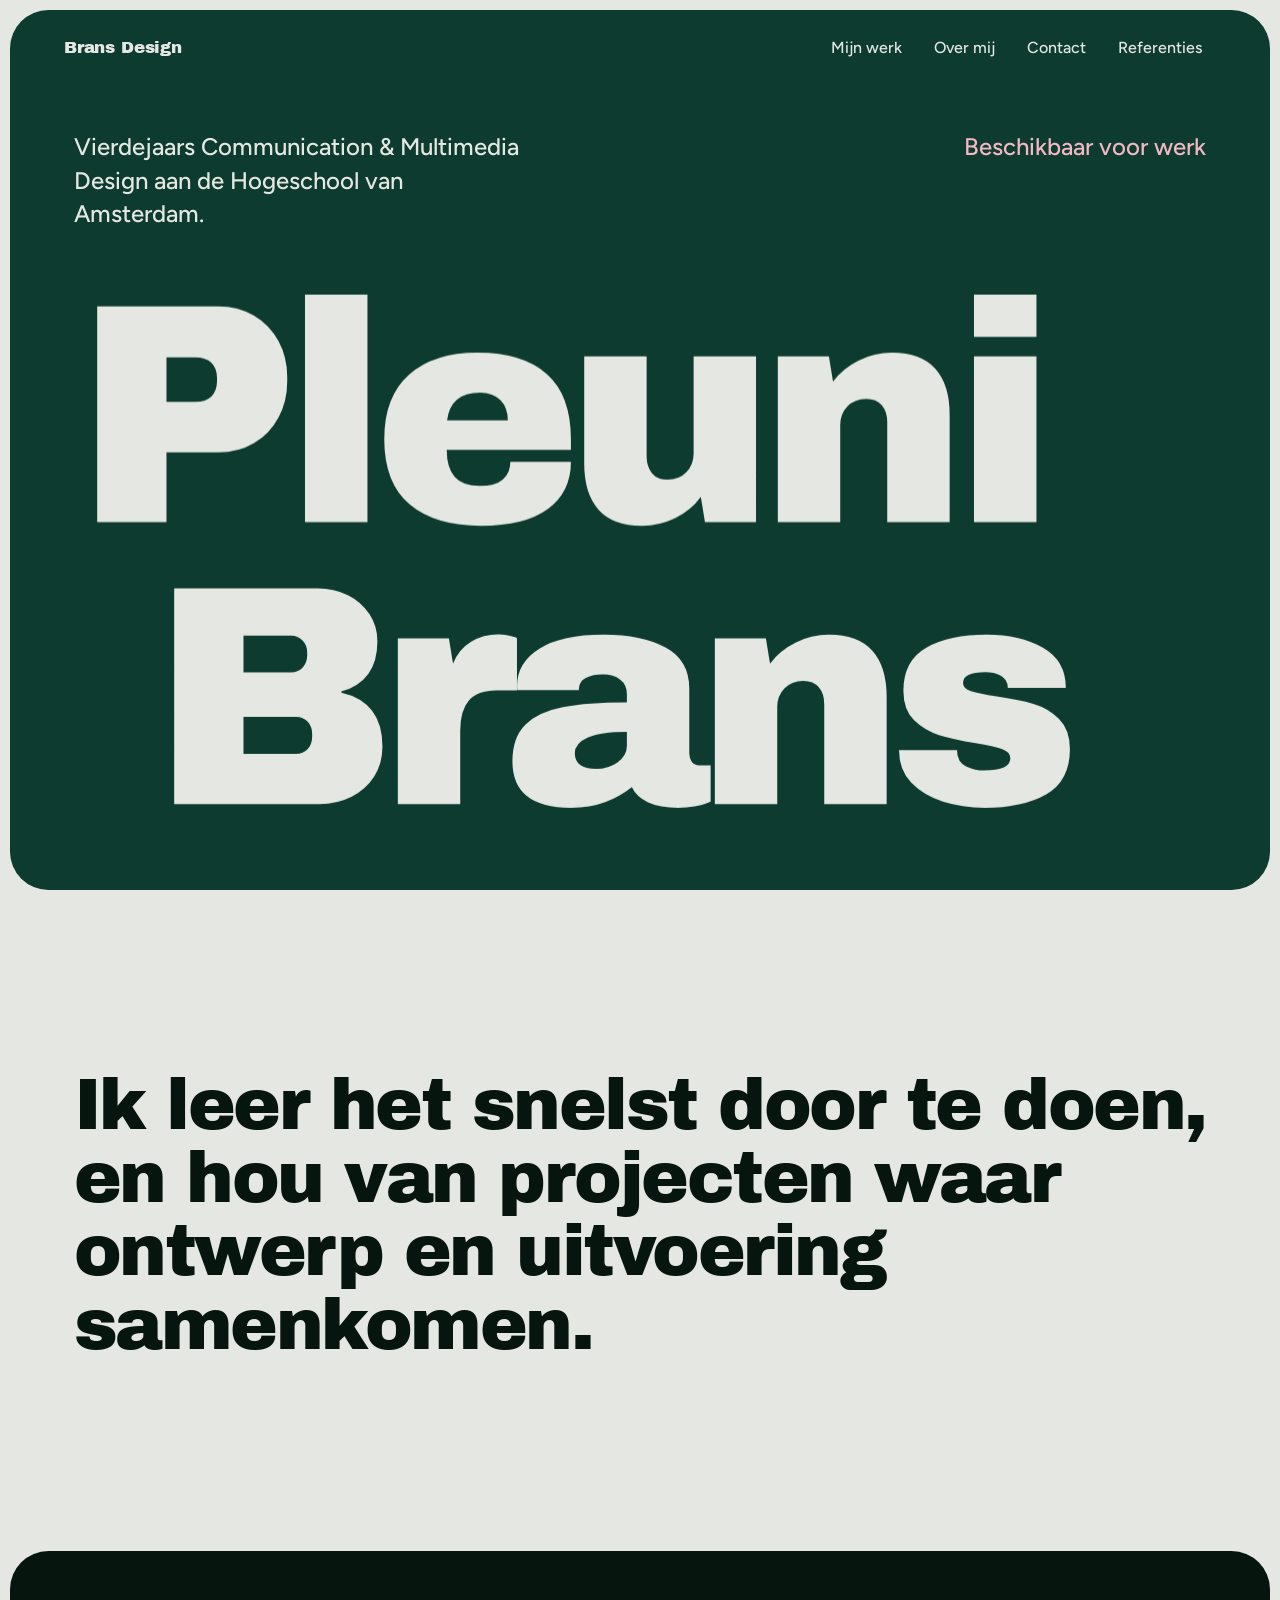
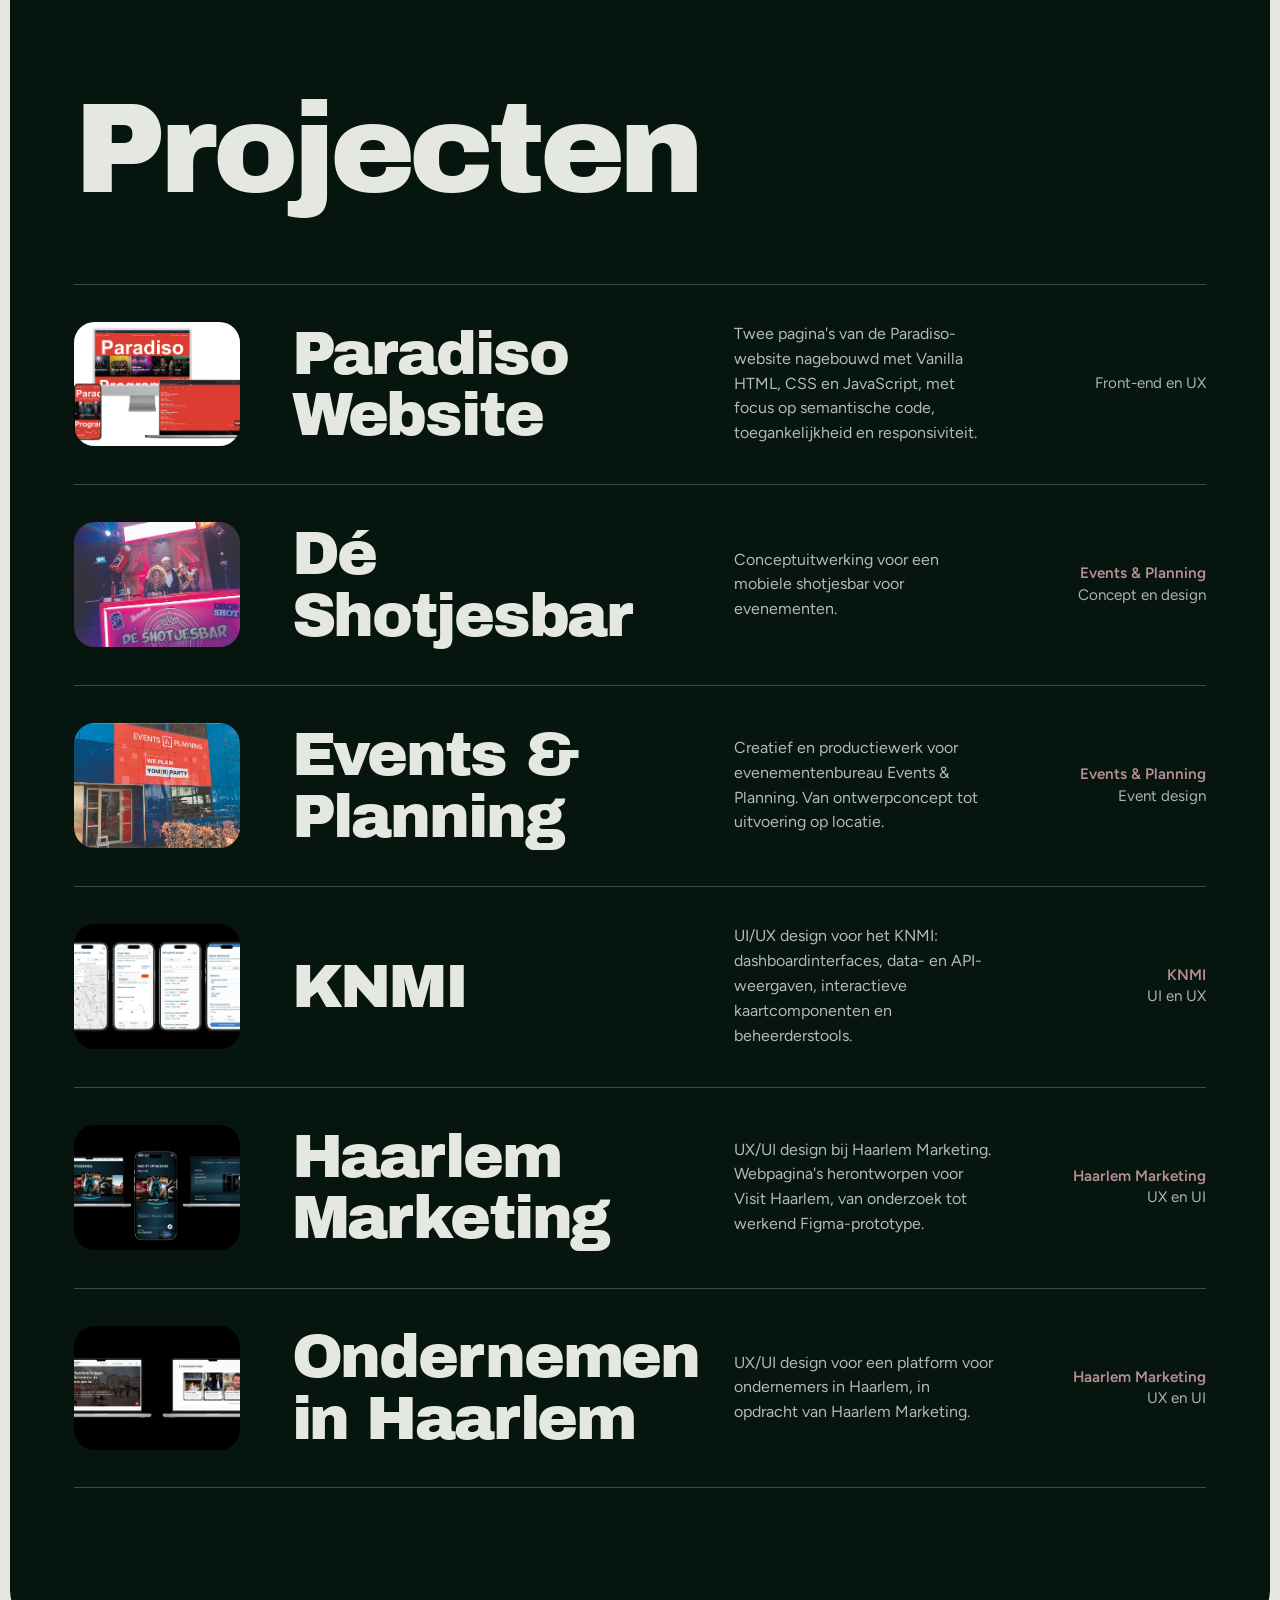
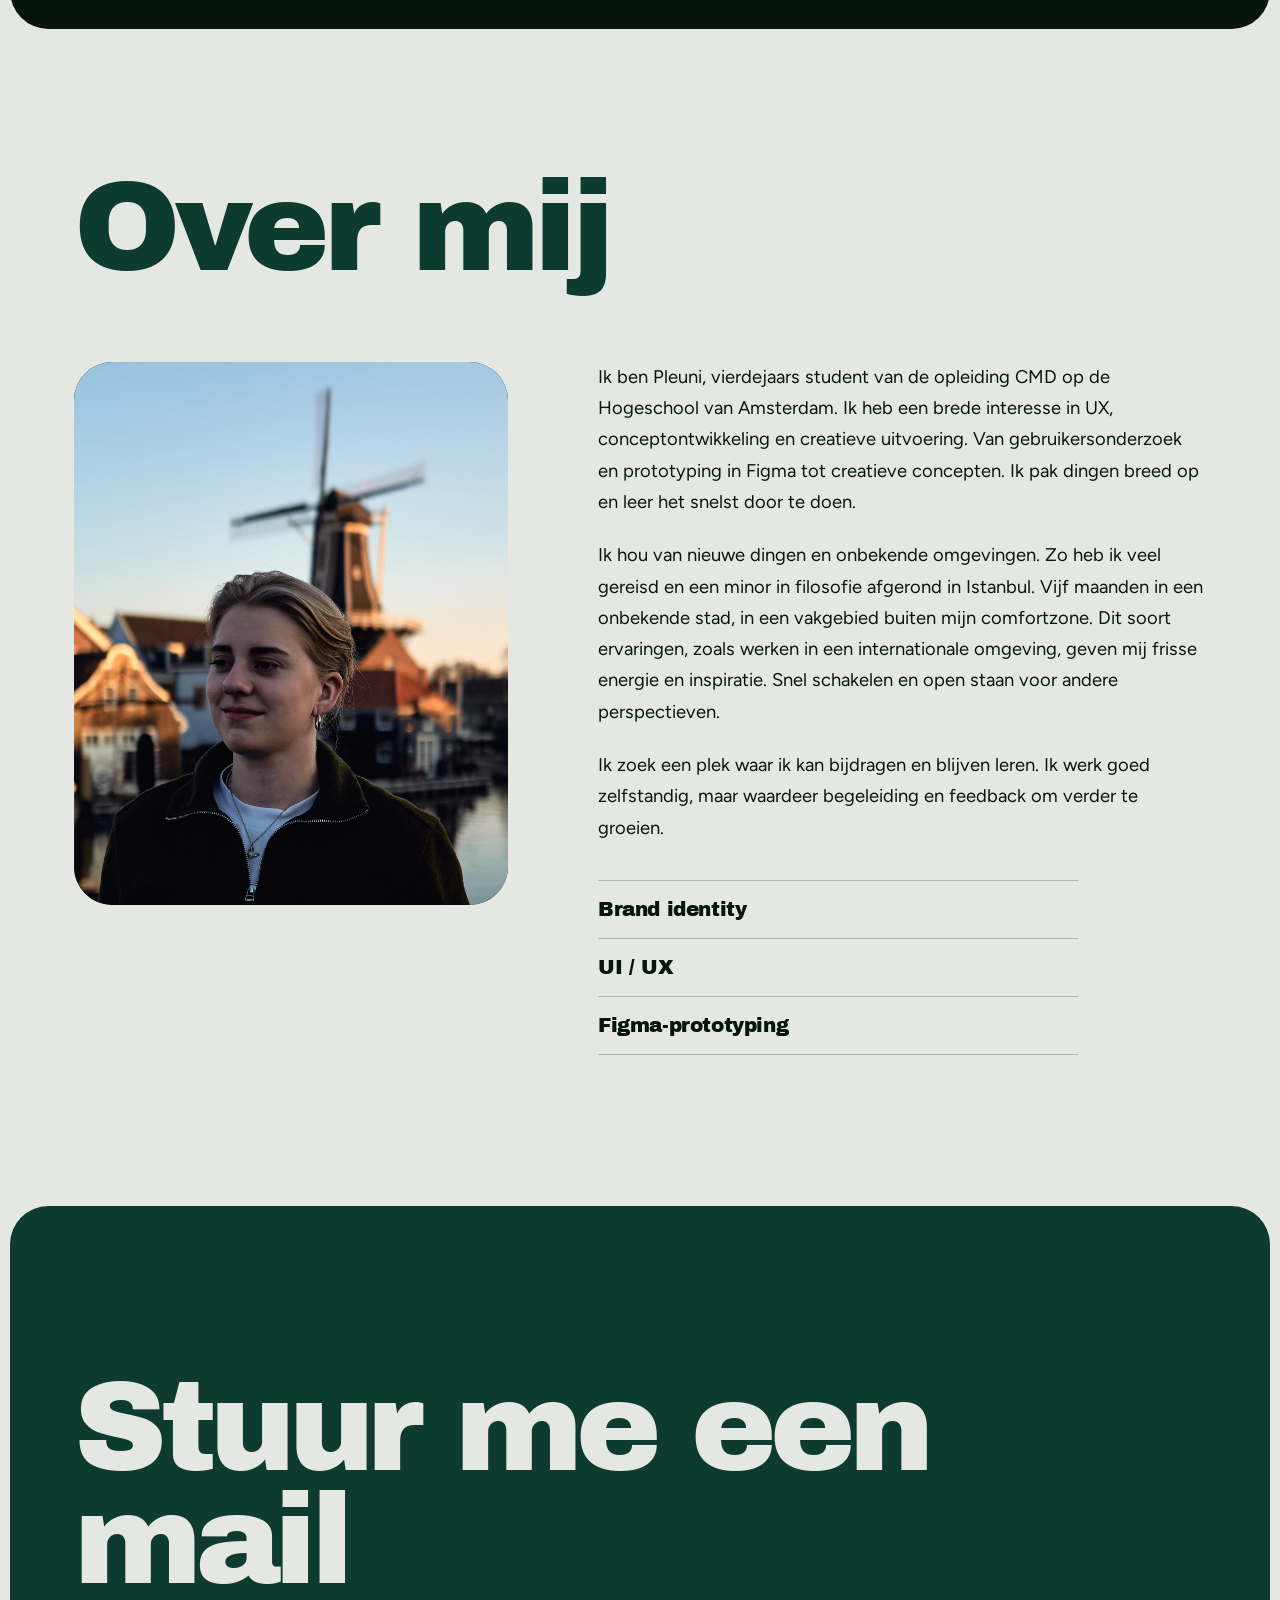
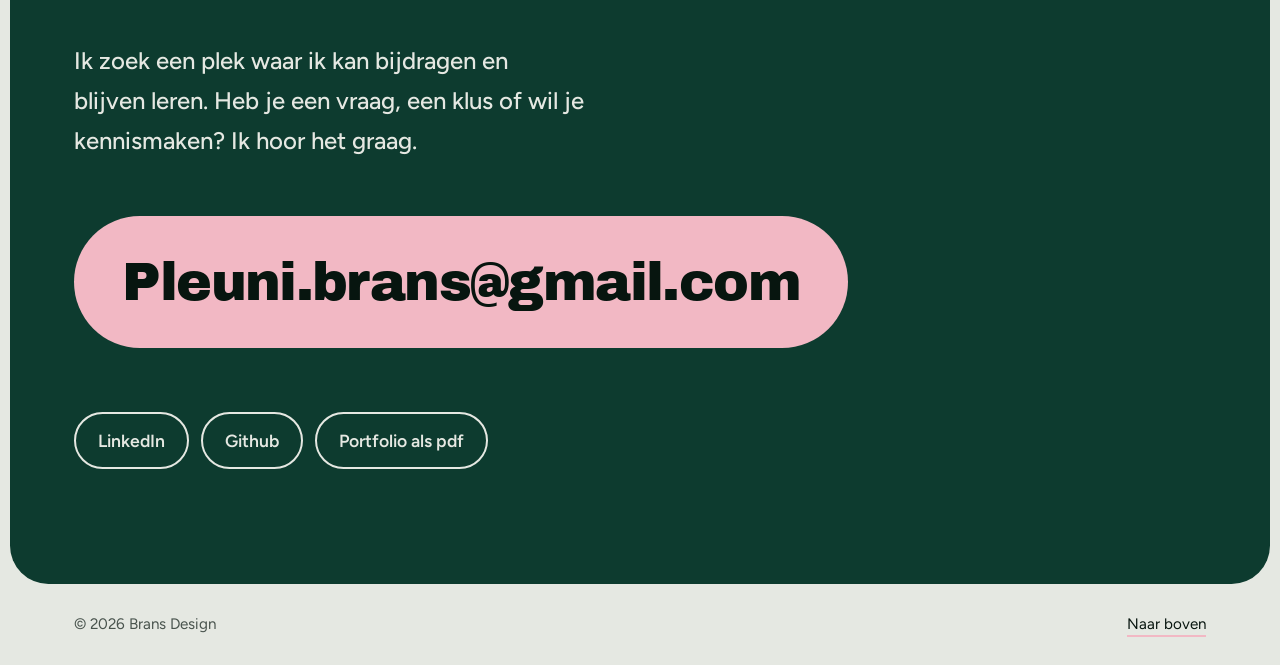
==== commit 9fb22ab4: "Minder sjabloon: eigen teksten, opdrachtgevers in de lijst, minder effecten" ====
--- a/index.html
+++ b/index.html
@@ -8,10 +8,9 @@
 <link rel="preconnect" href="https://fonts.googleapis.com">
 <link rel="preconnect" href="https://fonts.gstatic.com" crossorigin>
 <link href="https://fonts.googleapis.com/css2?family=Archivo+Black&family=Figtree:ital,wght@0,400;0,500;0,600;1,400&display=swap" rel="stylesheet">
-<link rel="stylesheet" href="style.css?v=20261124a">
+<link rel="stylesheet" href="style.css?v=20261124b">
 </head>
 <body>
-<div class="progress" aria-hidden="true"></div>
 
 <nav class="nav" aria-label="Hoofdmenu">
   <a class="logo" href="index.html">Brans Design</a>
@@ -25,8 +24,8 @@
 
 <header class="hero">
   <div class="hero-top">
-    <p>Communication &amp; Multimedia Design. Concept, ontwerp en realisatie.</p>
-    <span class="status">Open voor werk</span>
+    <p>Vierdejaars Communication &amp; Multimedia Design aan de Hogeschool van Amsterdam.</p>
+    <p class="status">Beschikbaar voor werk</p>
   </div>
   <h1 aria-label="Pleuni Brans">
     <span class="line"><span>Pleuni</span></span>
@@ -46,37 +45,37 @@
       <img class="thumb" src="assets/paradiso/1.jpg" alt="" loading="lazy">
       <h3>Paradiso Website</h3>
       <p>Twee pagina's van de Paradiso-website nagebouwd met Vanilla HTML, CSS en JavaScript, met focus op semantische code, toegankelijkheid en responsiviteit.</p>
-      <span class="disc">Front-end / UX</span>
+      <span class="disc">Front-end en UX</span>
     </a>
     <a class="row" href="shotjesbar.html">
       <img class="thumb" src="assets/shotjesbar/stage.jpg" alt="" loading="lazy">
       <h3>Dé Shotjesbar</h3>
       <p>Conceptuitwerking voor een mobiele shotjesbar voor evenementen.</p>
-      <span class="disc">Concept &amp; Design</span>
+      <span class="disc"><b>Events &amp; Planning</b>Concept en design</span>
     </a>
     <a class="row" href="events.html">
       <img class="thumb" src="assets/events/Asset2.jpg" alt="" loading="lazy">
       <h3>Events &amp; Planning</h3>
       <p>Creatief en productiewerk voor evenementenbureau Events &amp; Planning. Van ontwerpconcept tot uitvoering op locatie.</p>
-      <span class="disc">Events</span>
+      <span class="disc"><b>Events &amp; Planning</b>Event design</span>
     </a>
     <a class="row" href="knmi.html">
       <img class="thumb" src="assets/knmi/mockups.jpg" alt="" loading="lazy">
       <h3>KNMI</h3>
       <p>UI/UX design voor het KNMI: dashboardinterfaces, data- en API-weergaven, interactieve kaartcomponenten en beheerderstools.</p>
-      <span class="disc">UX / UI</span>
+      <span class="disc"><b>KNMI</b>UI en UX</span>
     </a>
     <a class="row" href="haarlem.html">
       <img class="thumb" src="assets/haarlem/nacht-uitagenda.jpg" alt="" loading="lazy">
       <h3>Haarlem Marketing</h3>
       <p>UX/UI design bij Haarlem Marketing. Webpagina's herontworpen voor Visit Haarlem, van onderzoek tot werkend Figma-prototype.</p>
-      <span class="disc">UX / UI</span>
+      <span class="disc"><b>Haarlem Marketing</b>UX en UI</span>
     </a>
     <a class="row" href="ondernemen.html">
       <img class="thumb" src="assets/ondernemen/banner.jpg" alt="" loading="lazy">
       <h3>Ondernemen in Haarlem</h3>
       <p>UX/UI design voor een platform voor ondernemers in Haarlem, in opdracht van Haarlem Marketing.</p>
-      <span class="disc">UX / UI</span>
+      <span class="disc"><b>Haarlem Marketing</b>UX en UI</span>
     </a>
   </div>
 </section>
@@ -99,8 +98,8 @@
 </section>
 
 <section id="contact" class="contact">
-  <h2>Laten we samenwerken.</h2>
-  <p class="sub">Open voor werk en nieuwe uitdagingen. Stuur me gerust een bericht.</p>
+  <h2>Stuur me een mail</h2>
+  <p class="sub">Ik zoek een plek waar ik kan bijdragen en blijven leren. Heb je een vraag, een klus of wil je kennismaken? Ik hoor het graag.</p>
   <a class="mail" href="mailto:pleuni.brans@gmail.com">Pleuni.brans@gmail.com</a>
   <div class="more">
     <a class="pill" href="https://www.linkedin.com/in/pleuni-brans-8067a91b9/" target="_blank" rel="noopener">LinkedIn</a>
@@ -111,6 +110,6 @@
 </main>
 
 <footer><span>© 2026 Brans Design</span><a class="tl" href="#" onclick="window.scrollTo({top:0});return false;">Naar boven</a></footer>
-<script src="script.js?v=20261124a"></script>
+<script src="script.js?v=20261124b"></script>
 </body>
 </html>
--- a/style.css
+++ b/style.css
@@ -28,9 +28,6 @@
 /* panelen: donkere vlakken zweven met ronde hoeken op de lichte achtergrond */
 .panel,.hero,.work,.contact,.ref-hero,.p-hero,.next{margin:var(--gap) var(--gap) 0;border-radius:var(--r-panel);overflow:hidden}
 
-/* voortgang */
-.progress{position:fixed;top:0;left:0;height:3px;width:100%;background:var(--rose);transform-origin:0 50%;transform:scaleX(0);z-index:120;border-radius:0 3px 3px 0}
-
 /* navigatie: wordt een zwevende pill zodra je scrolt */
 .nav{position:fixed;top:var(--gap);left:var(--gap);right:var(--gap);z-index:100;display:flex;justify-content:space-between;align-items:center;gap:20px;padding:18px calc(var(--pad) - var(--gap));border-radius:999px;color:var(--stone);transition:background .4s,padding .4s,box-shadow .4s}
 .nav.solid{background:rgba(7,21,15,.9);backdrop-filter:blur(10px);padding-top:10px;padding-bottom:10px}
@@ -57,9 +54,7 @@
 .hero-top{display:flex;flex-wrap:wrap;justify-content:space-between;align-items:flex-start;gap:20px 40px;opacity:0;animation:fadein .9s 1s forwards}
 @keyframes fadein{to{opacity:1}}
 .hero-top p{font-size:clamp(1.15rem,1.9vw,1.5rem);line-height:1.4;max-width:30ch;font-weight:500}
-.status{display:inline-flex;align-items:center;gap:10px;font-size:1rem;font-weight:600;background:var(--rose);color:var(--night);padding:8px 16px;border-radius:999px}
-.status::before{content:"";width:9px;height:9px;border-radius:50%;background:var(--deep);animation:blink 2.4s ease-in-out infinite}
-@keyframes blink{50%{opacity:.25}}
+.hero-top .status{color:var(--rose);text-align:right;max-width:none}
 .hero h1{font-family:var(--head);font-weight:400;font-size:clamp(4.2rem,24.5vw,27rem);line-height:.84;letter-spacing:-.05em}
 .hero h1 .line{display:block;overflow:hidden;padding:.14em 0 .06em;margin-top:-.14em}
 .hero h1 .line span{display:inline-block;white-space:nowrap;transform:translateY(105%);animation:rise 1.1s var(--ease) forwards;will-change:transform}
@@ -75,28 +70,25 @@
 /* inleidende zin */
 .statement-sec{padding:clamp(90px,14vw,200px) calc(var(--pad) + var(--gap))}
 .statement{font-family:var(--head);font-weight:400;font-size:clamp(2rem,5.6vw,5.6rem);line-height:1.02;letter-spacing:-.035em;max-width:17em}
-.statement .w{opacity:.16;transition:opacity .3s}
-.statement .w.on{opacity:1}
 
 /* projecten */
 .work{background:var(--night);color:var(--stone);padding:clamp(80px,11vw,160px) var(--pad)}
 .sec-title{font-family:var(--head);font-weight:400;font-size:clamp(3rem,10vw,10rem);line-height:.9;letter-spacing:-.045em;margin-bottom:clamp(36px,6vw,80px)}
 .list{position:relative}
 .row{position:relative;display:grid;grid-template-columns:clamp(110px,13vw,200px) minmax(0,1.5fr) minmax(0,1fr) 10rem;align-items:center;gap:8px clamp(20px,4vw,64px);padding:clamp(22px,3vw,38px) 0;text-decoration:none}
-.row::before{content:"";position:absolute;top:0;left:0;right:0;height:1px;background:rgba(229,232,226,.25);transform:scaleX(0);transform-origin:left;transition:transform 1.1s var(--ease)}
-.row.in::before{transform:none}
+.row::before{content:"";position:absolute;top:0;left:0;right:0;height:1px;background:rgba(229,232,226,.25)}
 .list .row:last-child::after{content:"";position:absolute;bottom:0;left:0;right:0;height:1px;background:rgba(229,232,226,.25)}
 .row h3{font-family:var(--head);font-weight:400;font-size:clamp(1.9rem,4.8vw,4.6rem);line-height:1;letter-spacing:-.035em;transition:transform .5s var(--ease),color .3s}
 .row p{font-size:1rem;line-height:1.55;opacity:.78;max-width:40ch}
-.row .disc{justify-self:end;font-size:.92rem;font-weight:600;color:var(--rose);border:2px solid currentColor;border-radius:999px;padding:5px 14px;white-space:nowrap;transition:background .25s,color .25s}
+.row .disc{justify-self:end;text-align:right;font-size:.95rem;line-height:1.4;opacity:.75}
+.row .disc b{display:block;font-weight:600;color:var(--rose)}
 .row:hover h3,.row:focus-visible h3{transform:translateX(20px);color:var(--rose)}
-.row:hover .disc,.row:focus-visible .disc{background:var(--rose);color:var(--night);border-color:var(--rose)}
 .row .thumb{display:block;width:100%;aspect-ratio:4/3;object-fit:cover;background:#000;border-radius:var(--r-img);position:relative;transition:transform .55s var(--spring)}
 .row:hover .thumb,.row:focus-visible .thumb{transform:rotate(-3deg) scale(1.08);z-index:2}
 @media(max-width:800px){
   .row{grid-template-columns:1fr;gap:10px}
   .row h3{transform:none!important}
-  .row .disc{justify-self:start}
+  .row .disc{justify-self:start;text-align:left}
   .row .thumb{order:5;aspect-ratio:16/10;margin-top:6px}
 }
 
@@ -105,14 +97,12 @@
 .about .sec-title{color:var(--deep)}
 .about-grid{display:grid;grid-template-columns:5fr 7fr;gap:clamp(32px,7vw,110px);align-items:start}
 .about-photo{position:sticky;top:100px;width:100%;max-width:460px}
-.about-photo .img{position:relative;overflow:hidden;aspect-ratio:4/5;background:var(--night);border-radius:var(--r-panel);clip-path:inset(0 0 100% 0 round var(--r-panel));transition:clip-path 1.2s var(--ease)}
-.about-photo.in .img{clip-path:inset(0 round var(--r-panel))}
+.about-photo .img{position:relative;overflow:hidden;aspect-ratio:4/5;background:var(--night);border-radius:var(--r-panel)}
 .about-photo img{width:100%;height:100%;object-fit:cover;object-position:40% 50%}
 .about-text p{max-width:58ch;margin-bottom:1.2em;font-size:1.15rem;line-height:1.7}
-.skills{list-style:none;margin-top:36px;display:flex;flex-wrap:wrap;gap:10px}
-.skills li{font-family:var(--head);font-size:1.1rem;letter-spacing:-.02em;padding:10px 20px;border:2px solid var(--night);border-radius:999px;transition:transform .45s var(--spring),background .25s}
-.skills li:hover{transform:rotate(-4deg) translateY(-3px);background:var(--rose)}
-.skills li:nth-child(even):hover{transform:rotate(3deg) translateY(-3px)}
+.skills{list-style:none;margin-top:36px;max-width:480px}
+.skills li{font-family:var(--head);font-size:1.25rem;letter-spacing:-.02em;padding:12px 0;border-top:1px solid rgba(7,21,15,.25)}
+.skills li:last-child{border-bottom:1px solid rgba(7,21,15,.25)}
 @media(max-width:860px){.about-grid{grid-template-columns:1fr}.about-photo{position:relative;top:auto;max-width:340px}}
 
 /* contact */
@@ -138,16 +128,10 @@
 .ref .quote a{text-decoration:underline;text-decoration-color:var(--rose);text-decoration-thickness:2px;text-underline-offset:5px}
 @media(max-width:820px){.ref{grid-template-columns:1fr}}
 
-.reveal .frame{clip-path:inset(0 0 100% 0 round var(--r-img));transition:clip-path 1.1s var(--ease)}
-.reveal.in .frame{clip-path:inset(0 round var(--r-img))}
 
 @media(prefers-reduced-motion:reduce){
   html{scroll-behavior:auto}
   *{animation-duration:.01ms!important;animation-delay:0s!important;transition-duration:.01ms!important}
   .hero h1 .line span{transform:none}
-  .about-photo .img,.reveal .frame{clip-path:none}
   .hero-top{opacity:1}
-  .statement .w{opacity:1}
-  .row::before{transform:none}
-  .status::before{animation:none}
 }
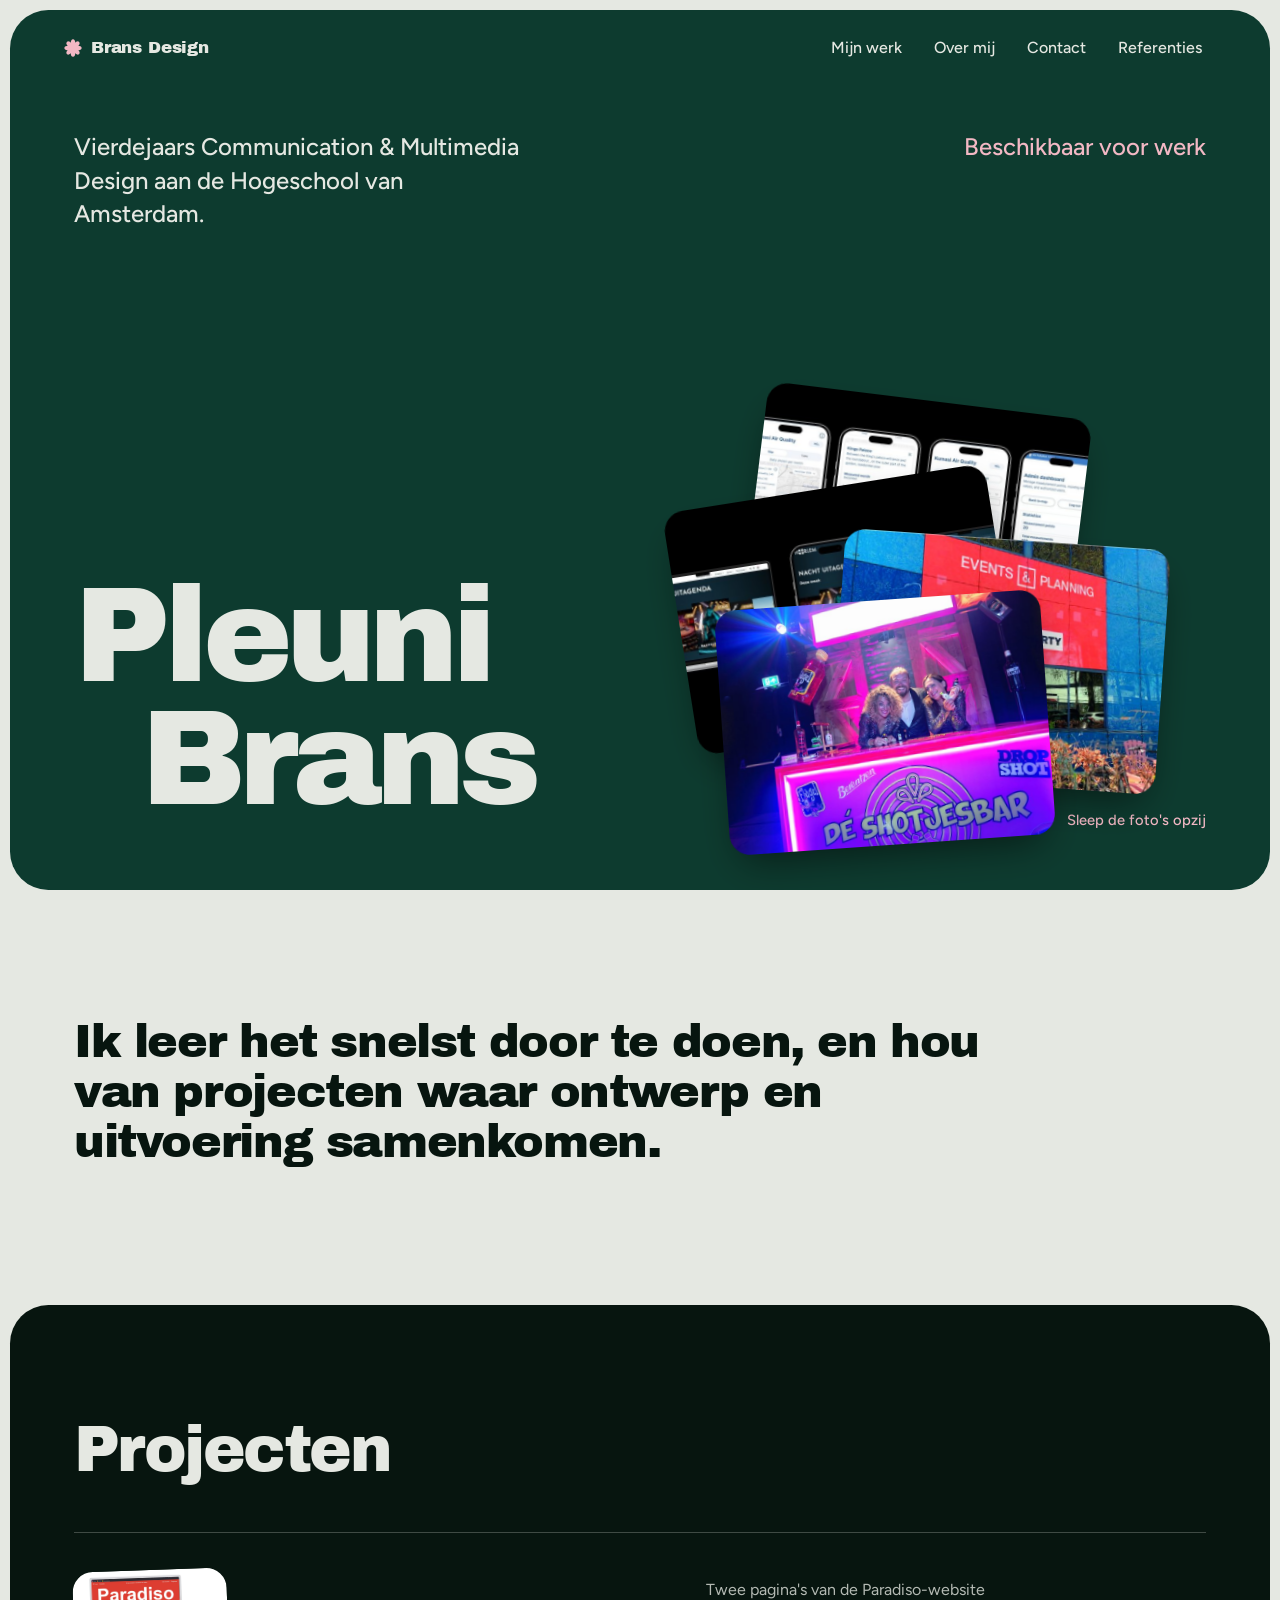
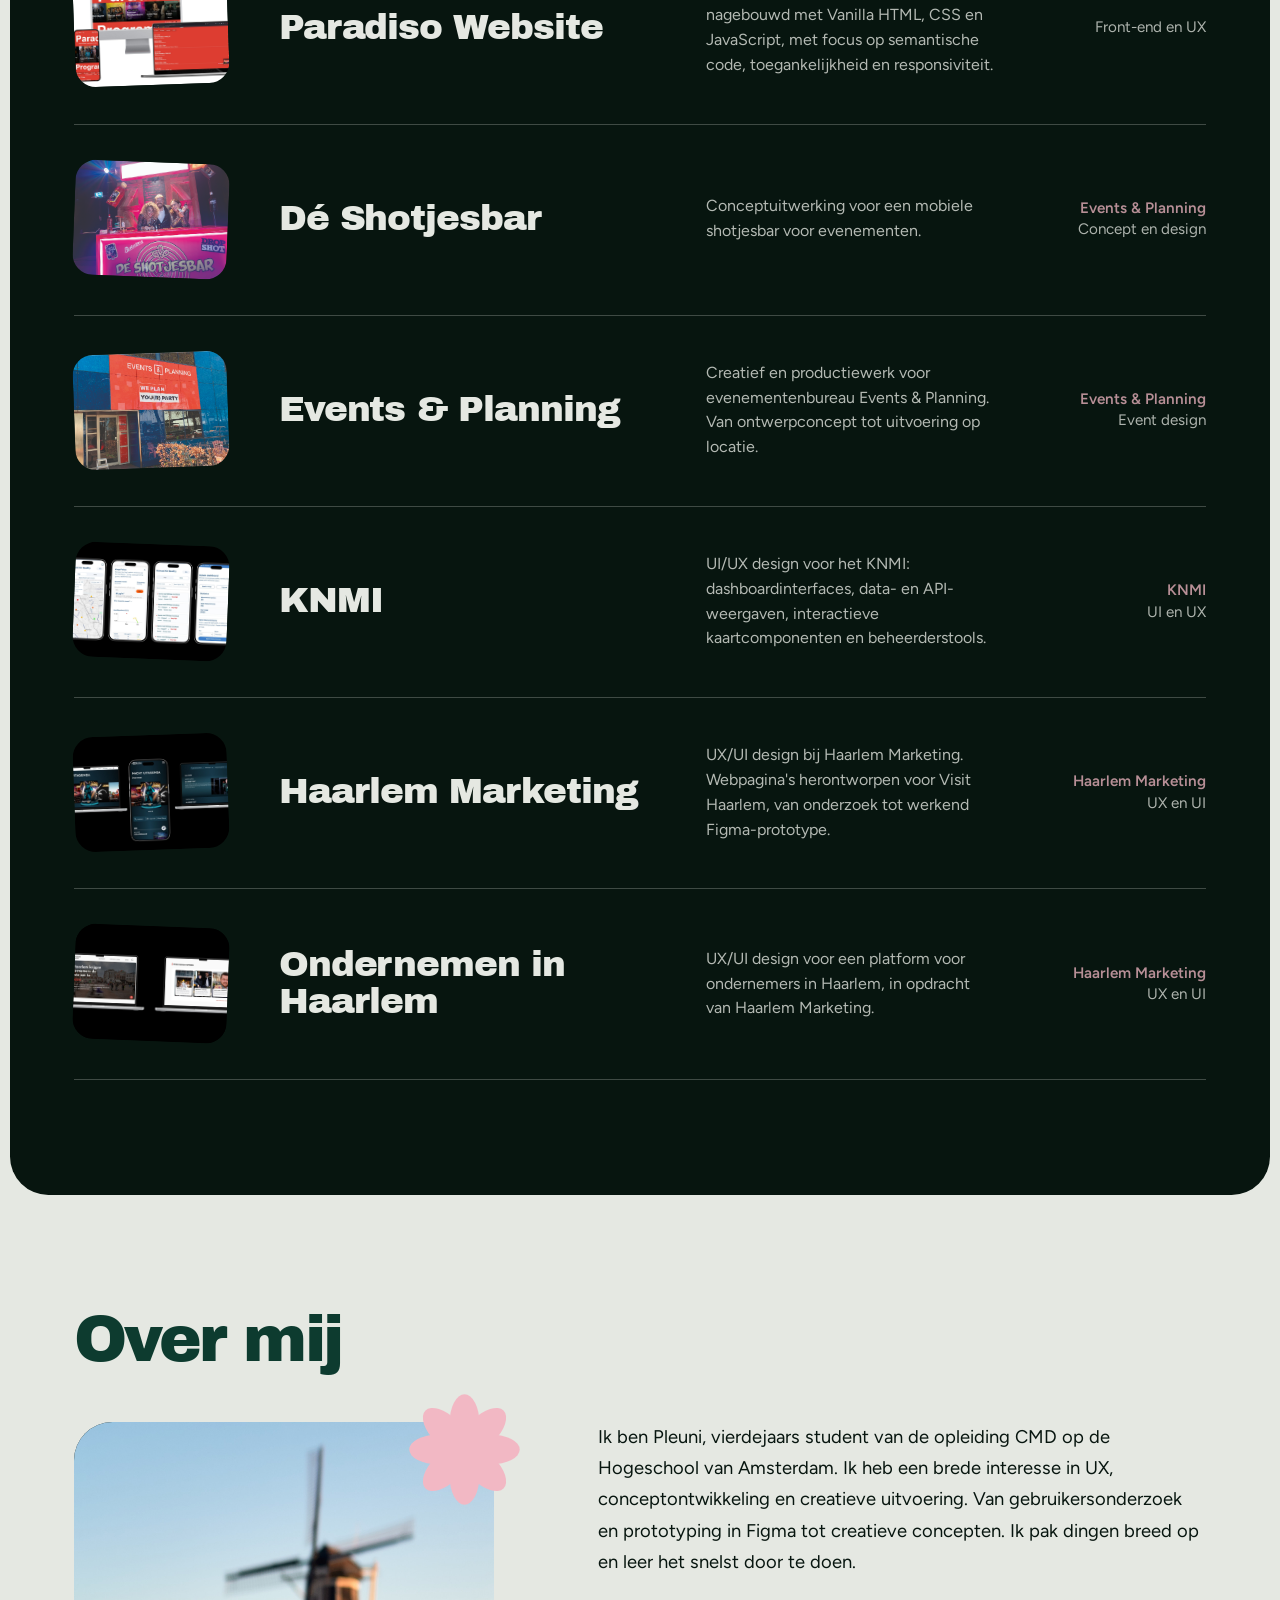
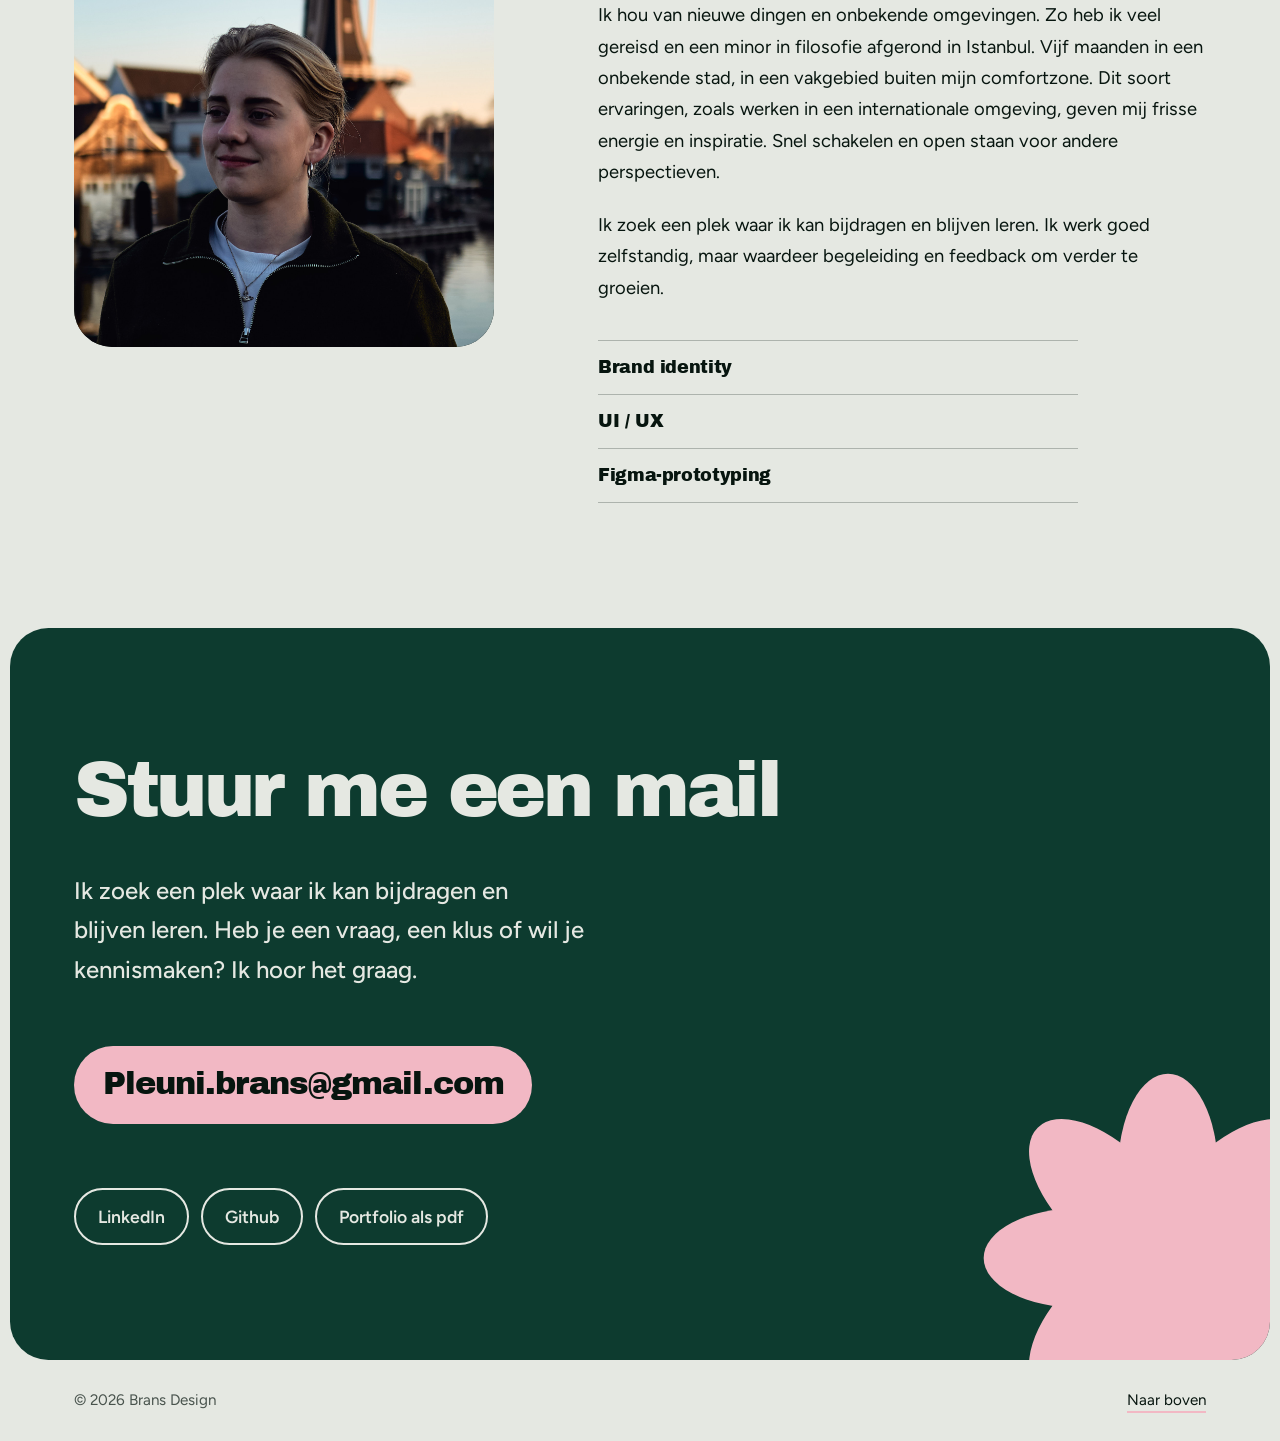
==== commit bd0b371d: "Rustiger formaat, fotostapel om te schuiven en de roze bloem" ====
--- a/index.html
+++ b/index.html
@@ -8,7 +8,7 @@
 <link rel="preconnect" href="https://fonts.googleapis.com">
 <link rel="preconnect" href="https://fonts.gstatic.com" crossorigin>
 <link href="https://fonts.googleapis.com/css2?family=Archivo+Black&family=Figtree:ital,wght@0,400;0,500;0,600;1,400&display=swap" rel="stylesheet">
-<link rel="stylesheet" href="style.css?v=20261124b">
+<link rel="stylesheet" href="style.css?v=20261124c">
 </head>
 <body>
 
@@ -27,10 +27,19 @@
     <p>Vierdejaars Communication &amp; Multimedia Design aan de Hogeschool van Amsterdam.</p>
     <p class="status">Beschikbaar voor werk</p>
   </div>
-  <h1 aria-label="Pleuni Brans">
-    <span class="line"><span>Pleuni</span></span>
-    <span class="line"><span>Brans</span></span>
-  </h1>
+  <div class="hero-main">
+    <h1 aria-label="Pleuni Brans">
+      <span class="line"><span>Pleuni</span></span>
+      <span class="line"><span>Brans</span></span>
+    </h1>
+    <div class="stack" role="group" aria-label="Foto's uit mijn projecten">
+      <img class="card" style="--rot:7deg;--x:14%;--y:2%" src="assets/stapel/knmi.jpg" alt="KNMI-schermen op een telefoon">
+      <img class="card" style="--rot:-9deg;--x:0%;--y:22%" src="assets/stapel/haarlem.jpg" alt="Uitagenda-pagina voor Visit Haarlem">
+      <img class="card" style="--rot:4deg;--x:30%;--y:34%" src="assets/stapel/events.jpg" alt="Gevel van Events &amp; Planning">
+      <img class="card" style="--rot:-4deg;--x:8%;--y:48%" src="assets/stapel/shotjesbar.jpg" alt="Dé Shotjesbar op een evenement">
+      <p class="hint" aria-hidden="true">Sleep de foto's opzij</p>
+    </div>
+  </div>
 </header>
 
 <main>
@@ -83,7 +92,7 @@
 <section id="about" class="about">
   <h2 class="sec-title">Over mij</h2>
   <div class="about-grid">
-    <div class="about-photo"><div class="img"><img src="assets/about/aboutme-foto2%201.jpg" alt="Pleuni Brans" loading="lazy"></div></div>
+    <div class="about-photo"><span class="bloom" aria-hidden="true"></span><div class="img"><img src="assets/about/aboutme-foto2%201.jpg" alt="Pleuni Brans" loading="lazy"></div></div>
     <div class="about-text">
       <p>Ik ben Pleuni, vierdejaars student van de opleiding CMD op de Hogeschool van Amsterdam. Ik heb een brede interesse in UX, conceptontwikkeling en creatieve uitvoering. Van gebruikersonderzoek en prototyping in Figma tot creatieve concepten. Ik pak dingen breed op en leer het snelst door te doen.</p>
       <p>Ik hou van nieuwe dingen en onbekende omgevingen. Zo heb ik veel gereisd en een minor in filosofie afgerond in Istanbul. Vijf maanden in een onbekende stad, in een vakgebied buiten mijn comfortzone. Dit soort ervaringen, zoals werken in een internationale omgeving, geven mij frisse energie en inspiratie. Snel schakelen en open staan voor andere perspectieven.</p>
@@ -98,6 +107,7 @@
 </section>
 
 <section id="contact" class="contact">
+  <span class="bloom" aria-hidden="true"></span>
   <h2>Stuur me een mail</h2>
   <p class="sub">Ik zoek een plek waar ik kan bijdragen en blijven leren. Heb je een vraag, een klus of wil je kennismaken? Ik hoor het graag.</p>
   <a class="mail" href="mailto:pleuni.brans@gmail.com">Pleuni.brans@gmail.com</a>
@@ -110,6 +120,6 @@
 </main>
 
 <footer><span>© 2026 Brans Design</span><a class="tl" href="#" onclick="window.scrollTo({top:0});return false;">Naar boven</a></footer>
-<script src="script.js?v=20261124b"></script>
+<script src="script.js?v=20261124c"></script>
 </body>
 </html>
--- a/style.css
+++ b/style.css
@@ -31,7 +31,9 @@
 /* navigatie: wordt een zwevende pill zodra je scrolt */
 .nav{position:fixed;top:var(--gap);left:var(--gap);right:var(--gap);z-index:100;display:flex;justify-content:space-between;align-items:center;gap:20px;padding:18px calc(var(--pad) - var(--gap));border-radius:999px;color:var(--stone);transition:background .4s,padding .4s,box-shadow .4s}
 .nav.solid{background:rgba(7,21,15,.9);backdrop-filter:blur(10px);padding-top:10px;padding-bottom:10px}
-.nav .logo{font-family:var(--head);font-size:1.05rem;letter-spacing:-.01em;text-decoration:none}
+.nav .logo{display:inline-flex;align-items:center;gap:9px;font-family:var(--head);font-size:1.05rem;letter-spacing:-.01em;text-decoration:none}
+.nav .logo::before{content:"";width:18px;height:18px;background:var(--rose);-webkit-mask:url(assets/bloem.svg) center/contain no-repeat;mask:url(assets/bloem.svg) center/contain no-repeat;transition:transform .6s var(--spring)}
+.nav .logo:hover::before{transform:rotate(90deg)}
 .nav .links{display:flex;gap:4px}
 .nav a.link{text-decoration:none;white-space:nowrap;font-size:1rem;font-weight:500;padding:7px 14px;border-radius:999px;transition:background .25s,color .25s}
 .nav a.link:hover{background:rgba(229,232,226,.14)}
@@ -50,41 +52,58 @@
 .pill:hover{background:var(--rose);border-color:var(--rose);color:var(--night);transform:rotate(-3deg)}
 
 /* hero: alleen letters */
-.hero{background:var(--deep);color:var(--stone);min-height:calc(100svh - 2 * var(--gap));padding:120px var(--pad) 40px;display:flex;flex-direction:column;justify-content:space-between;gap:48px}
+.hero{background:var(--deep);color:var(--stone);min-height:calc(100svh - 2 * var(--gap));padding:120px var(--pad) clamp(40px,5vw,70px);display:flex;flex-direction:column;justify-content:space-between;gap:40px}
+.hero-main{display:grid;grid-template-columns:minmax(0,1fr) minmax(0,.95fr);align-items:end;gap:clamp(24px,4vw,64px)}
 .hero-top{display:flex;flex-wrap:wrap;justify-content:space-between;align-items:flex-start;gap:20px 40px;opacity:0;animation:fadein .9s 1s forwards}
 @keyframes fadein{to{opacity:1}}
 .hero-top p{font-size:clamp(1.15rem,1.9vw,1.5rem);line-height:1.4;max-width:30ch;font-weight:500}
 .hero-top .status{color:var(--rose);text-align:right;max-width:none}
-.hero h1{font-family:var(--head);font-weight:400;font-size:clamp(4.2rem,24.5vw,27rem);line-height:.84;letter-spacing:-.05em}
+.hero h1{font-family:var(--head);font-weight:400;font-size:clamp(3.2rem,10.5vw,10.5rem);line-height:.86;letter-spacing:-.05em}
 .hero h1 .line{display:block;overflow:hidden;padding:.14em 0 .06em;margin-top:-.14em}
 .hero h1 .line span{display:inline-block;white-space:nowrap;transform:translateY(105%);animation:rise 1.1s var(--ease) forwards;will-change:transform}
-.hero h1 .line:nth-child(2){padding-left:6vw}
+.hero h1 .line:nth-child(2){padding-left:.5em}
 .hero h1 .line:nth-child(2) span{animation-delay:.12s}
 @keyframes rise{to{transform:none}}
 /* elke letter springt even op als je eroverheen gaat */
 .ch{display:inline-block;cursor:default;transition:transform .5s var(--spring),color .25s}
 .ch:hover{transform:translateY(-.08em) rotate(-5deg);color:var(--rose)}
 .ch:nth-child(even):hover{transform:translateY(-.08em) rotate(4deg)}
-@media(max-width:860px){.hero{padding-top:130px}.hero h1{font-size:clamp(3.4rem,23vw,9rem)}.hero h1 .line:nth-child(2){padding-left:9vw}}
+/* fotostapel: foto's uit projecten die je opzij kunt schuiven */
+.stack{position:relative;height:clamp(300px,34vw,500px);touch-action:pan-y}
+.stack .card{position:absolute;left:var(--x);top:var(--y);width:62%;aspect-ratio:4/3;object-fit:cover;border-radius:var(--r-img);background:#000;box-shadow:0 18px 40px -12px rgba(0,0,0,.55);transform:translate(var(--dx,0px),var(--dy,0px)) rotate(var(--rot));cursor:grab;user-select:none;-webkit-user-drag:none;transition:transform .5s var(--spring);opacity:0;animation:drop .7s var(--spring) forwards}
+.stack .card:nth-child(1){animation-delay:.5s}.stack .card:nth-child(2){animation-delay:.62s}.stack .card:nth-child(3){animation-delay:.74s}.stack .card:nth-child(4){animation-delay:.86s}
+@keyframes drop{from{opacity:0;translate:0 -30px;scale:1.08}to{opacity:1;translate:0 0;scale:1}}
+.stack .card.drag{transition:none;cursor:grabbing}
+.stack .hint{position:absolute;right:0;bottom:-6px;font-size:.92rem;font-weight:500;color:var(--rose);opacity:0;animation:fadein .6s 1.6s forwards}
+@media(max-width:860px){
+  .hero{padding-top:130px;min-height:0}
+  .hero-main{grid-template-columns:1fr}
+  .hero h1{font-size:clamp(3.2rem,19vw,7rem)}
+  .stack{height:min(76vw,380px)}
+  .stack .card{width:66%}
+  .stack{margin-bottom:34px}
+  .stack .hint{bottom:-34px;left:0;right:auto}
+}
 
 /* inleidende zin */
-.statement-sec{padding:clamp(90px,14vw,200px) calc(var(--pad) + var(--gap))}
-.statement{font-family:var(--head);font-weight:400;font-size:clamp(2rem,5.6vw,5.6rem);line-height:1.02;letter-spacing:-.035em;max-width:17em}
+.statement-sec{padding:clamp(70px,10vw,150px) calc(var(--pad) + var(--gap))}
+.statement{font-family:var(--head);font-weight:400;font-size:clamp(1.6rem,3.6vw,3.4rem);line-height:1.08;letter-spacing:-.03em;max-width:20em}
 
 /* projecten */
-.work{background:var(--night);color:var(--stone);padding:clamp(80px,11vw,160px) var(--pad)}
-.sec-title{font-family:var(--head);font-weight:400;font-size:clamp(3rem,10vw,10rem);line-height:.9;letter-spacing:-.045em;margin-bottom:clamp(36px,6vw,80px)}
+.work{background:var(--night);color:var(--stone);padding:clamp(70px,9vw,130px) var(--pad)}
+.sec-title{font-family:var(--head);font-weight:400;font-size:clamp(2.2rem,5vw,4.6rem);line-height:.95;letter-spacing:-.04em;margin-bottom:clamp(28px,4vw,56px)}
 .list{position:relative}
-.row{position:relative;display:grid;grid-template-columns:clamp(110px,13vw,200px) minmax(0,1.5fr) minmax(0,1fr) 10rem;align-items:center;gap:8px clamp(20px,4vw,64px);padding:clamp(22px,3vw,38px) 0;text-decoration:none}
+.row{position:relative;display:grid;grid-template-columns:clamp(110px,12vw,180px) minmax(0,1.3fr) minmax(0,1fr) 10rem;align-items:center;gap:8px clamp(20px,4vw,64px);padding:clamp(22px,3vw,38px) 0;text-decoration:none}
 .row::before{content:"";position:absolute;top:0;left:0;right:0;height:1px;background:rgba(229,232,226,.25)}
 .list .row:last-child::after{content:"";position:absolute;bottom:0;left:0;right:0;height:1px;background:rgba(229,232,226,.25)}
-.row h3{font-family:var(--head);font-weight:400;font-size:clamp(1.9rem,4.8vw,4.6rem);line-height:1;letter-spacing:-.035em;transition:transform .5s var(--ease),color .3s}
+.row h3{font-family:var(--head);font-weight:400;font-size:clamp(1.5rem,2.8vw,2.7rem);line-height:1.02;letter-spacing:-.03em;transition:transform .5s var(--ease),color .3s}
 .row p{font-size:1rem;line-height:1.55;opacity:.78;max-width:40ch}
 .row .disc{justify-self:end;text-align:right;font-size:.95rem;line-height:1.4;opacity:.75}
 .row .disc b{display:block;font-weight:600;color:var(--rose)}
 .row:hover h3,.row:focus-visible h3{transform:translateX(20px);color:var(--rose)}
-.row .thumb{display:block;width:100%;aspect-ratio:4/3;object-fit:cover;background:#000;border-radius:var(--r-img);position:relative;transition:transform .55s var(--spring)}
-.row:hover .thumb,.row:focus-visible .thumb{transform:rotate(-3deg) scale(1.08);z-index:2}
+.row .thumb{display:block;width:100%;aspect-ratio:4/3;object-fit:cover;background:#000;border-radius:var(--r-img);position:relative;transform:rotate(-2deg);transition:transform .55s var(--spring)}
+.row:nth-child(even) .thumb{transform:rotate(2.2deg)}
+.row:hover .thumb,.row:focus-visible .thumb{transform:rotate(0deg) scale(1.08);z-index:2}
 @media(max-width:800px){
   .row{grid-template-columns:1fr;gap:10px}
   .row h3{transform:none!important}
@@ -93,32 +112,39 @@
 }
 
 /* over mij */
-.about{padding:clamp(80px,11vw,160px) calc(var(--pad) + var(--gap))}
+.about{padding:clamp(70px,9vw,130px) calc(var(--pad) + var(--gap))}
 .about .sec-title{color:var(--deep)}
 .about-grid{display:grid;grid-template-columns:5fr 7fr;gap:clamp(32px,7vw,110px);align-items:start}
-.about-photo{position:sticky;top:100px;width:100%;max-width:460px}
+.about-photo{position:sticky;top:100px;width:100%;max-width:420px}
 .about-photo .img{position:relative;overflow:hidden;aspect-ratio:4/5;background:var(--night);border-radius:var(--r-panel)}
 .about-photo img{width:100%;height:100%;object-fit:cover;object-position:40% 50%}
 .about-text p{max-width:58ch;margin-bottom:1.2em;font-size:1.15rem;line-height:1.7}
 .skills{list-style:none;margin-top:36px;max-width:480px}
-.skills li{font-family:var(--head);font-size:1.25rem;letter-spacing:-.02em;padding:12px 0;border-top:1px solid rgba(7,21,15,.25)}
+.skills li{font-family:var(--head);font-size:1.1rem;letter-spacing:-.02em;padding:12px 0;border-top:1px solid rgba(7,21,15,.25)}
 .skills li:last-child{border-bottom:1px solid rgba(7,21,15,.25)}
 @media(max-width:860px){.about-grid{grid-template-columns:1fr}.about-photo{position:relative;top:auto;max-width:340px}}
 
+/* de bloem: een terugkerend merkje */
+.bloom{position:absolute;display:block;background:var(--rose);-webkit-mask:url(assets/bloem.svg) center/contain no-repeat;mask:url(assets/bloem.svg) center/contain no-repeat;animation:spin 40s linear infinite;pointer-events:none}
+@keyframes spin{to{transform:rotate(1turn)}}
+.about-photo .bloom{width:clamp(80px,9vw,120px);aspect-ratio:1;right:-28px;top:-30px;z-index:2}
+.contact{position:relative}
+.contact .bloom{width:clamp(220px,30vw,440px);aspect-ratio:1;right:calc(-1 * clamp(60px,7vw,120px));bottom:calc(-1 * clamp(60px,7vw,120px));animation-duration:70s}
+
 /* contact */
-.contact{background:var(--deep);color:var(--stone);padding:clamp(90px,13vw,190px) var(--pad) clamp(70px,9vw,120px)}
-.contact h2{font-family:var(--head);font-weight:400;font-size:clamp(2.2rem,10vw,11.5rem);line-height:.88;letter-spacing:-.05em}
-.contact .sub{font-size:clamp(1.15rem,1.9vw,1.5rem);font-weight:500;margin:clamp(24px,4vw,44px) 0 clamp(30px,5vw,56px);max-width:34ch}
-.mail{display:inline-block;font-family:var(--head);font-size:clamp(1rem,4.2vw,3.4rem);letter-spacing:-.03em;text-decoration:none;background:var(--rose);color:var(--night);padding:.4em .9em;border-radius:999px;max-width:100%;overflow-wrap:anywhere;transition:transform .5s var(--spring)}
+.contact{background:var(--deep);color:var(--stone);padding:clamp(80px,10vw,150px) var(--pad) clamp(70px,9vw,120px)}
+.contact h2{position:relative;font-family:var(--head);font-weight:400;font-size:clamp(2.2rem,6vw,5.8rem);line-height:.92;letter-spacing:-.045em}
+.contact .sub{position:relative;font-size:clamp(1.15rem,1.9vw,1.5rem);font-weight:500;margin:clamp(24px,4vw,44px) 0 clamp(30px,5vw,56px);max-width:34ch}
+.mail{position:relative;display:inline-block;font-family:var(--head);font-size:clamp(1rem,2.6vw,2rem);letter-spacing:-.03em;text-decoration:none;background:var(--rose);color:var(--night);padding:.4em .9em;border-radius:999px;max-width:100%;overflow-wrap:anywhere;transition:transform .5s var(--spring)}
 .mail:hover{transform:rotate(-2deg) scale(1.03)}
-.more{display:flex;flex-wrap:wrap;gap:12px;margin-top:clamp(36px,5vw,64px)}
+.more{position:relative;display:flex;flex-wrap:wrap;gap:12px;margin-top:clamp(36px,5vw,64px)}
 footer{padding:28px calc(var(--pad) + var(--gap));display:flex;flex-wrap:wrap;justify-content:space-between;gap:10px;font-size:.95rem}
 footer span{opacity:.7}
 footer .tl:hover{color:var(--deep)}
 
 /* referenties */
-.ref-hero{background:var(--deep);color:var(--stone);padding:170px var(--pad) clamp(60px,8vw,110px)}
-.ref-hero h1{font-family:var(--head);font-weight:400;font-size:clamp(2.6rem,11vw,11rem);line-height:.88;letter-spacing:-.05em;max-width:9em}
+.ref-hero{background:var(--deep);color:var(--stone);padding:150px var(--pad) clamp(50px,6vw,90px)}
+.ref-hero h1{font-family:var(--head);font-weight:400;font-size:clamp(2.4rem,7vw,6.5rem);line-height:.92;letter-spacing:-.045em;max-width:9em}
 .ref-hero p{font-size:clamp(1.15rem,1.9vw,1.5rem);font-weight:500;margin-top:32px;max-width:36ch}
 .refs-sec{padding:clamp(40px,6vw,90px) var(--gap);display:grid;gap:var(--gap)}
 .ref{display:grid;grid-template-columns:4fr 8fr;gap:clamp(24px,6vw,100px);padding:clamp(30px,5vw,64px) calc(var(--pad) - var(--gap));background:var(--paper);border-radius:var(--r-panel)}
@@ -134,4 +160,6 @@
   *{animation-duration:.01ms!important;animation-delay:0s!important;transition-duration:.01ms!important}
   .hero h1 .line span{transform:none}
   .hero-top{opacity:1}
+  .stack .card,.stack .hint{opacity:1}
+  .bloom{animation:none}
 }
